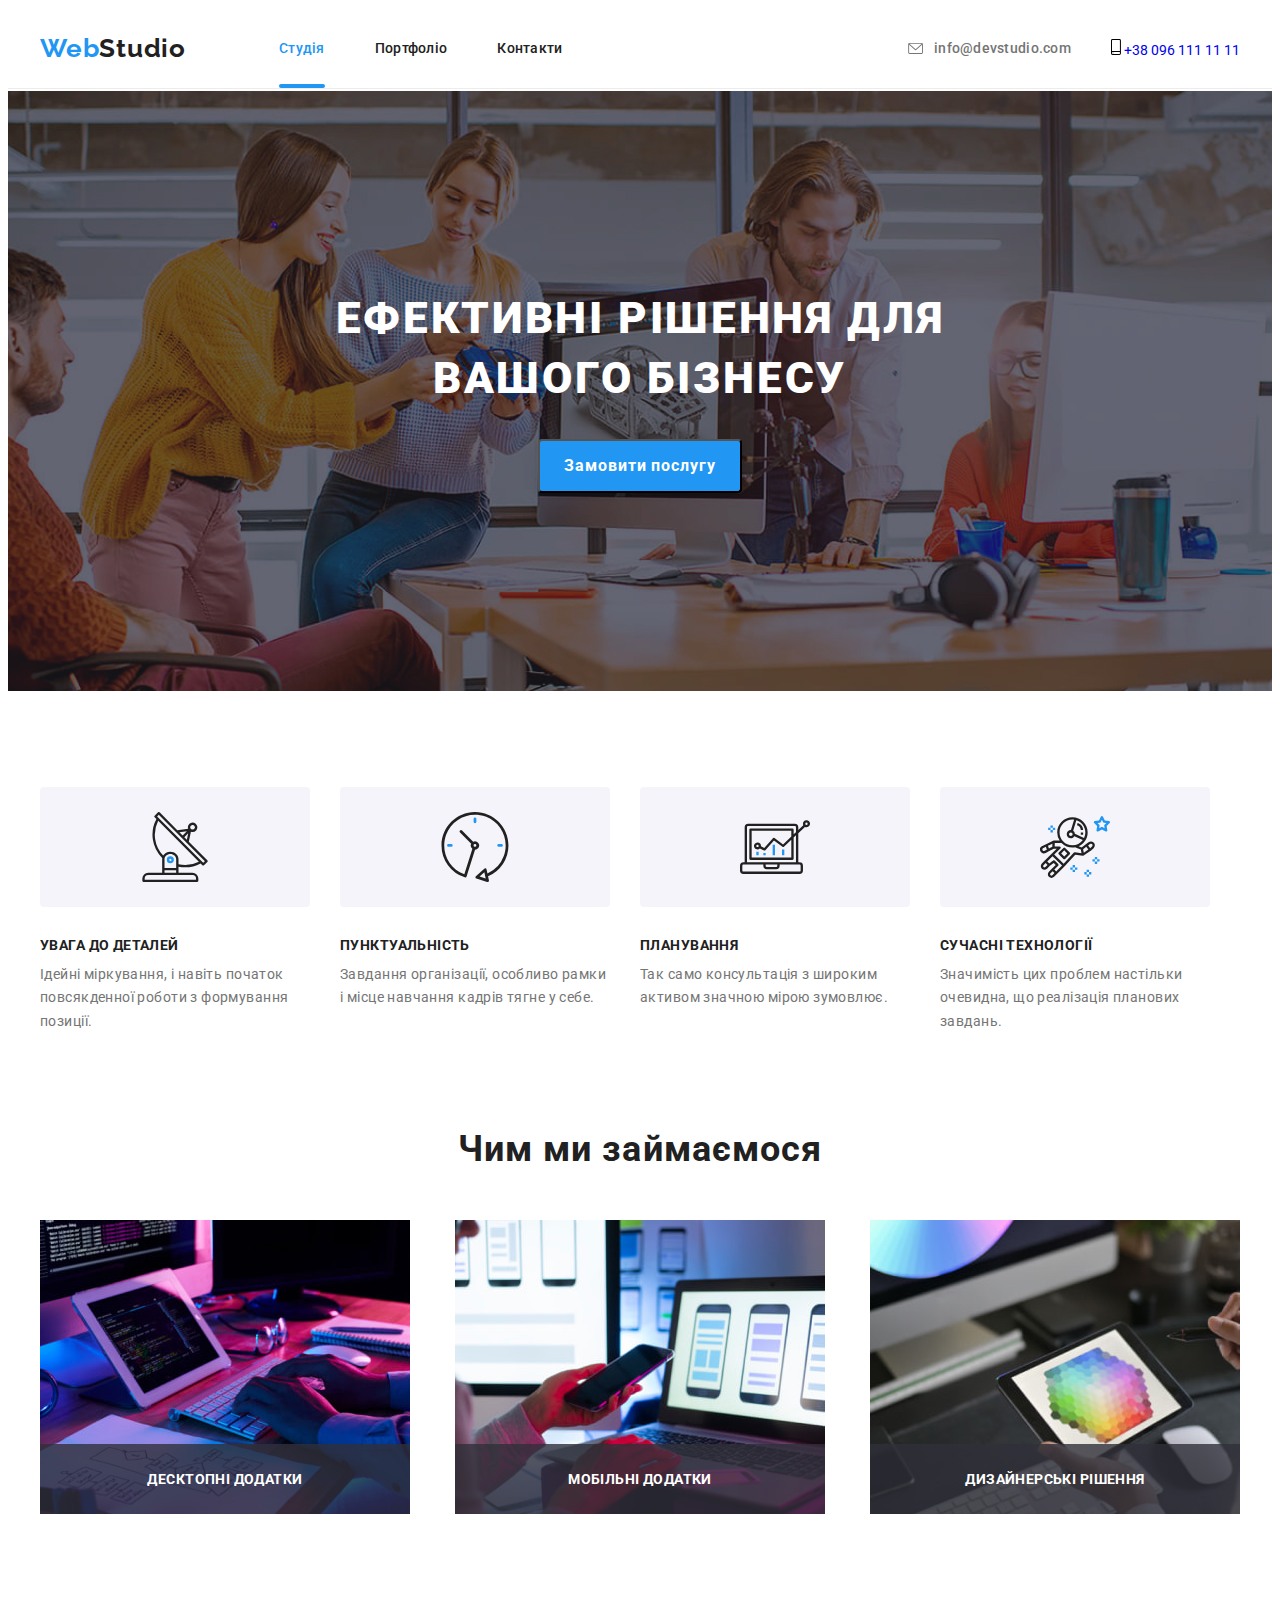
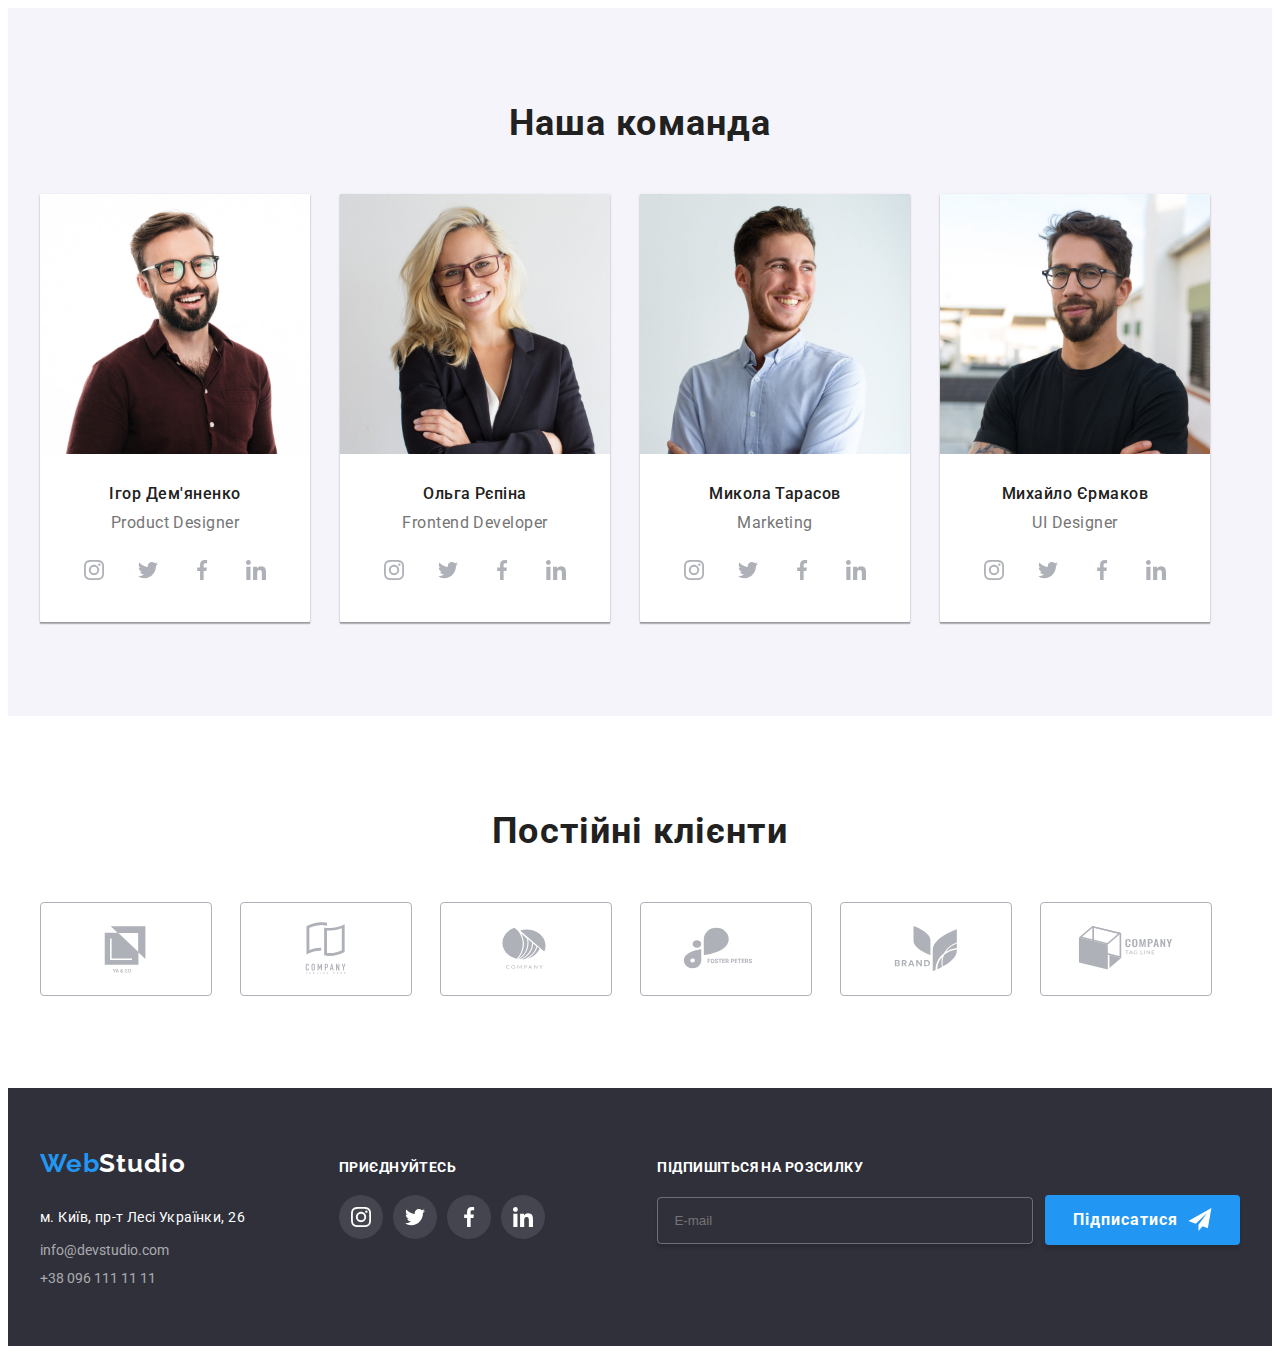
==== index.html @ 57423722 "Initial commit" ====
<!DOCTYPE html>
<html lang="uk">
  <head>
    <meta charset="UTF-8" />
    <meta name="viewport" content="width=device-width, initial-scale=1.0" />
    <title>Document</title>

    <link
      rel="stylesheet"
      href="https://cdnjs.cloudflare.com/ajax/libs/modern-normalize/2.0.0/modern-normalize.min.css"
      integrity="sha512-4xo8blKMVCiXpTaLzQSLSw3KFOVPWhm/TRtuPVc4WG6kUgjH6J03IBuG7JZPkcWMxJ5huwaBpOpnwYElP/m6wg=="
      crossorigin="anonymous"
      referrerpolicy="no-referrer"
    />

    <link rel="preconnect" href="https://fonts.googleapis.com" />
    <link rel="preconnect" href="https://fonts.gstatic.com" crossorigin />
    <link
      href="https://fonts.googleapis.com/css2?family=Raleway:wght@700&family=Roboto:wght@400;500;700;900&display=swap"
      rel="stylesheet"
    />

    <!-- <link rel="stylesheet" href="./css/styles.css" /> -->
    <link rel="stylesheet" href="./css/main.min.css" />
  </head>
  <body>
    <header class="header">
      <div class="container header-container">
        <a class="link logo" href="./index.html"
          >Web<span class="logo-dark">Studio</span></a
        >

        <nav class="navigation">
          <ul class="navigation-list">
            <li class="navigation-item">
              <a class="link navigation-item__menu current" href="./index.html"
                >Студія</a
              >
            </li>
            <li class="navigation-item">
              <a class="link navigation-item__menu" href="./portfolio.html"
                >Портфоліо</a
              >
            </li>
            <li class="navigation-item">
              <a class="link navigation-item__menu" href="#">Контакти</a>
            </li>
          </ul>
        </nav>

        <ul class="contacts-list">
          <li class="contacts-item">
            <a
              class="link contacts-item__menu"
              href="mailto:info@devstudio.com"
            >
              <svg class="contacts-item__icon" width="17" height="12">
                <use href="./images/symbol-defs.svg#icon-envelope"></use>
              </svg>
              info@devstudio.com</a
            >
          </li>
          <li class="contacts-item">
            <a class="link contacts-menu" href="tel:+380961111111">
              <svg class="contacts-icon" width="10" height="17">
                <use href="./images/symbol-defs.svg#icon-smartphone"></use>
              </svg>
              +38 096 111 11 11</a
            >
          </li>
        </ul>
      </div>
    </header>
    <main>
      <section class="hero">
        <div class="container hero__group">
          <h1 class="hero__title">Ефективні рішення для вашого бізнесу</h1>
          <button class="hero__btn" type="button" data-modal-open>
            Замовити послугу
          </button>
          <div class="backdrop is-hidden" data-modal>
            <div class="modal-wrapper">
              <button class="modal-btn" type="button" data-modal-close>
                <svg class="modal-btn__ellipse" width="30" height="30">
                  <use href="./images/symbol-defs.svg#icon-ellipse"></use>
                </svg>
                <svg class="modal-btn__close" width="18" height="18">
                  <use href="./images/symbol-defs.svg#icon-close-btn"></use>
                </svg>
              </button>

              <p class="form-title">Залиште свої дані, ми вам передзвонимо</p>
              <form class="contact-form">
                <label class="contact-form__group">
                  <span class="contact-form__subtitle">Ім'я</span>
                  <input
                    class="contact-form__input"
                    type="text"
                    name="user-name"
                  />
                  <svg class="contact-form__icon" width="18" height="18">
                    <use href="./images/icons.svg#icon-person-black"></use>
                  </svg>
                </label>

                <label class="contact-form__group">
                  <span class="contact-form__subtitle">Телефон</span>
                  <input
                    class="contact-form__input"
                    type="tel"
                    name="user-phone"
                  />
                  <svg class="contact-form__icon" width="18" height="18">
                    <use href="./images/icons.svg#icon-phone-black"></use>
                  </svg>
                </label>

                <label class="contact-form__group">
                  <span class="contact-form__subtitle">Пошта</span>
                  <input
                    class="contact-form__input"
                    type="text"
                    name="user-mail"
                  />
                  <svg class="contact-form__icon" width="18" height="18">
                    <use href="./images/icons.svg#icon-email-black"></use>
                  </svg>
                </label>

                <label class="contact-form__group message-box">
                  <span class="contact-form__subtitle">Коментар</span>
                  <textarea
                    class="contact-form__message"
                    name="user_message"
                    cols="30"
                    rows="10"
                    placeholder="Введіть текст"
                  ></textarea>
                </label>

                <label class="contact-form__policy">
                  <input class="checkbox visually-hidden" type="checkbox" />
                  <span tabindex="0" class="border-checkbox">
                    <svg class="border-checkbox__icon" width="16" height="15">
                      <use href="./images/icons.svg#icon-vector"></use>
                    </svg>
                  </span>

                  <span class="policy-text"
                    >Погоджуюся з розсилкою та приймаю
                    <a class="policy-link" href="">Умови договору</a></span
                  >
                </label>

                <button class="submit-btn" type="submit">Відправити</button>
              </form>
            </div>
          </div>
        </div>
      </section>

      <section class="feature">
        <div class="container">
          <ul class="feature-list">
            <li class="feature-item">
              <div class="feature-box">
                <svg class="feature-box__icon" width="70" height="70">
                  <use href="./images/symbol-defs.svg#icon-antenna"></use>
                </svg>
              </div>
              <h3 class="feature-item__title">УВАГА ДО ДЕТАЛЕЙ</h3>
              <p class="feature-item__description">
                Ідейні міркування, і навіть початок повсякденної роботи з
                формування позиції.
              </p>
            </li>
            <li class="feature-item">
              <div class="feature-box">
                <svg class="feature-box__icon" width="70" height="70">
                  <use href="./images/symbol-defs.svg#icon-clock"></use>
                </svg>
              </div>
              <h3 class="feature-item__title">ПУНКТУАЛЬНІСТЬ</h3>
              <p class="feature-item__description">
                Завдання організації, особливо рамки і місце навчання кадрів
                тягне у себе.
              </p>
            </li>
            <li class="feature-item">
              <div class="feature-box">
                <svg class="feature-box__icon" width="70" height="70">
                  <use href="./images/symbol-defs.svg#icon-diagram"></use>
                </svg>
              </div>
              <h3 class="feature-item__title">ПЛАНУВАННЯ</h3>
              <p class="feature-item__description">
                Так само консультація з широким активом значною мірою зумовлює.
              </p>
            </li>
            <li class="feature-item">
              <div class="feature-box">
                <svg class="feature-box__icon" width="70" height="70">
                  <use href="./images/symbol-defs.svg#icon-astronaut"></use>
                </svg>
              </div>
              <h3 class="feature-item__title">СУЧАСНІ ТЕХНОЛОГІЇ</h3>
              <p class="feature-item__description">
                Значимість цих проблем настільки очевидна, що реалізація
                планових завдань.
              </p>
            </li>
          </ul>
        </div>
      </section>

      <section class="about">
        <div class="container about__group">
          <h2 class="about__title">Чим ми займаємося</h2>
          <ul class="about__list">
            <li class="about-item">
              <p class="about-item__description">Десктопні додатки</p>
              <img
                class="about-item__img"
                src="./images/about/img-1.jpg"
                alt="розробка"
                width="370"
                height="294"
              />
            </li>
            <li class="about-item">
              <p class="about-item__description">Мобільні додатки</p>
              <img
                class="about-item__img"
                src="./images/about/img-2.jpg"
                alt="тестування"
                width="370"
                height="294"
              />
            </li>
            <li class="about-item">
              <p class="about-item__description">Дизайнерські рішення</p>
              <img
                class="about-item__img"
                src="./images/about/img-3.jpg"
                alt="веб-дизайн"
                width="370"
                height="294"
              />
            </li>
          </ul>
        </div>
      </section>

      <section class="team">
        <div class="container">
          <h2 class="team__title">Наша команда</h2>
          <ul class="member-list">
            <li class="member-item">
              <img
                class="member-item__img"
                src="./images/team/img-1.jpg"
                alt=""
                width="270"
                height="260"
              />
              <div class="member-item__group">
                <h3 class="member-item__title">Ігор Дем'яненко</h3>
                <p class="member-item__position">Product Designer</p>
                <ul class="social-list">
                  <li class="social-item">
                    <a class="social-item__link link" href="">
                      <svg class="social-item__icon" width="20" height="20">
                        <use
                          href="./images/symbol-defs.svg#icon-instagram"
                        ></use>
                      </svg>
                    </a>
                  </li>
                  <li class="social-item">
                    <a class="social-item__link link" href="">
                      <svg class="social-item__icon" width="20" height="20">
                        <use href="./images/symbol-defs.svg#icon-twitter"></use>
                      </svg>
                    </a>
                  </li>
                  <li class="social-item">
                    <a class="social-item__link link" href="">
                      <svg class="social-item__icon" width="20" height="20">
                        <use
                          href="./images/symbol-defs.svg#icon-facebook"
                        ></use>
                      </svg>
                    </a>
                  </li>
                  <li class="social-item">
                    <a class="social-item__link link" href="">
                      <svg class="social-item__icon" width="20" height="20">
                        <use
                          href="./images/symbol-defs.svg#icon-linkedin"
                        ></use>
                      </svg>
                    </a>
                  </li>
                </ul>
              </div>
            </li>
            <li class="member-item">
              <img
                class="member-item__img"
                src="./images/team/img-2.jpg"
                alt=""
                width="270"
                height="260"
              />
              <div class="member-item__group">
                <h3 class="member-item__title">Ольга Рєпіна</h3>
                <p class="member-item__position">Frontend Developer</p>
                <ul class="social-list">
                  <li class="social-item">
                    <a class="social-item__link link" href="">
                      <svg class="social-item__icon" width="20" height="20">
                        <use
                          href="./images/symbol-defs.svg#icon-instagram"
                        ></use>
                      </svg>
                    </a>
                  </li>
                  <li class="social-item">
                    <a class="social-item__link link" href="">
                      <svg class="social-item__icon" width="20" height="20">
                        <use href="./images/symbol-defs.svg#icon-twitter"></use>
                      </svg>
                    </a>
                  </li>
                  <li class="social-item">
                    <a class="social-item__link link" href="">
                      <svg class="social-item__icon" width="20" height="20">
                        <use
                          href="./images/symbol-defs.svg#icon-facebook"
                        ></use>
                      </svg>
                    </a>
                  </li>
                  <li class="social-item">
                    <a class="social-item__link link" href="">
                      <svg class="social-item__icon" width="20" height="20">
                        <use
                          href="./images/symbol-defs.svg#icon-linkedin"
                        ></use>
                      </svg>
                    </a>
                  </li>
                </ul>
              </div>
            </li>
            <li class="member-item">
              <img
                class="member-item__img"
                src="./images/team/img-3.jpg"
                alt=""
                width="270"
                height="260"
              />
              <div class="member-item__group">
                <h3 class="member-item__title">Микола Тарасов</h3>
                <p class="member-item__position">Marketing</p>
                <ul class="social-list">
                  <li class="social-item">
                    <a class="social-item__link link" href="">
                      <svg class="social-item__icon" width="20" height="20">
                        <use
                          href="./images/symbol-defs.svg#icon-instagram"
                        ></use>
                      </svg>
                    </a>
                  </li>
                  <li class="social-item">
                    <a class="social-item__link link" href="">
                      <svg class="social-item__icon" width="20" height="20">
                        <use href="./images/symbol-defs.svg#icon-twitter"></use>
                      </svg>
                    </a>
                  </li>
                  <li class="social-item">
                    <a class="social-item__link link" href="">
                      <svg class="social-item__icon" width="20" height="20">
                        <use
                          href="./images/symbol-defs.svg#icon-facebook"
                        ></use>
                      </svg>
                    </a>
                  </li>
                  <li class="social-item">
                    <a class="social-item__link link" href="">
                      <svg class="social-item__icon" width="20" height="20">
                        <use
                          href="./images/symbol-defs.svg#icon-linkedin"
                        ></use>
                      </svg>
                    </a>
                  </li>
                </ul>
              </div>
            </li>
            <li class="member-item">
              <img
                class="member-item__img"
                src="./images/team/img-4.jpg"
                alt=""
                width="270"
                height="260"
              />
              <div class="member-item__group">
                <h3 class="member-item__title">Михайло Єрмаков</h3>
                <p class="member-item__position">UI Designer</p>
                <ul class="social-list">
                  <li class="social-item">
                    <a class="social-item__link link" href="">
                      <svg class="social-item__icon" width="20" height="20">
                        <use
                          href="./images/symbol-defs.svg#icon-instagram"
                        ></use>
                      </svg>
                    </a>
                  </li>
                  <li class="social-item">
                    <a class="social-item__link link" href="">
                      <svg class="social-item__icon" width="20" height="20">
                        <use href="./images/symbol-defs.svg#icon-twitter"></use>
                      </svg>
                    </a>
                  </li>
                  <li class="social-item">
                    <a class="social-item__link link" href="">
                      <svg class="social-item__icon" width="20" height="20">
                        <use
                          href="./images/symbol-defs.svg#icon-facebook"
                        ></use>
                      </svg>
                    </a>
                  </li>
                  <li class="social-item">
                    <a class="social-item__link link" href="">
                      <svg class="social-item__icon" width="20" height="20">
                        <use
                          href="./images/symbol-defs.svg#icon-linkedin"
                        ></use>
                      </svg>
                    </a>
                  </li>
                </ul>
              </div>
            </li>
          </ul>
        </div>
      </section>

      <section class="customers">
        <div class="container">
          <h2 class="customers__title">Постійні клієнти</h2>
          <ul class="customers__list">
            <li class="customers__item">
              <a class="customers__link" href="">
                <svg class="customers__icon" width="106" height="60">
                  <use href="./images/symbol-defs.svg#icon-logo-1"></use>
                </svg>
              </a>
            </li>
            <li class="customers__item">
              <a class="customers__link" href="">
                <svg class="customers__icon" width="106" height="60">
                  <use href="./images/symbol-defs.svg#icon-logo-2"></use>
                </svg>
              </a>
            </li>
            <li class="customers__item">
              <a class="customers__link" href="">
                <svg class="customers__icon" width="106" height="60">
                  <use href="./images/symbol-defs.svg#icon-logo-3"></use>
                </svg>
              </a>
            </li>
            <li class="customers__item">
              <a class="customers__link" href="">
                <svg class="customers__icon" width="106" height="60">
                  <use href="./images/symbol-defs.svg#icon-logo-4"></use>
                </svg>
              </a>
            </li>
            <li class="customers__item">
              <a class="customers__link" href="">
                <svg class="customers__icon" width="106" height="60">
                  <use href="./images/symbol-defs.svg#icon-logo-5"></use>
                </svg>
              </a>
            </li>
            <li class="customers__item">
              <a class="customers__link" href="">
                <svg class="customers__icon" width="106" height="60">
                  <use href="./images/symbol-defs.svg#icon-logo-6"></use>
                </svg>
              </a>
            </li>
          </ul>
        </div>
      </section>
    </main>
    <footer class="footer">
      <div class="footer-box container">
        <div class="footer-box__content">
          <a class="link footer-logo" href="./index.html"
            >Web<span class="logo-white">Studio</span></a
          >
          <address class="address">
            <p class="address-adr">м. Київ, пр-т Лесі Українки, 26</p>
            <ul class="address-list">
              <li class="address-item">
                <a
                  class="link address-item__link"
                  href="mailto:info@devstudio.com"
                  >info@devstudio.com</a
                >
              </li>
              <li class="address-item">
                <a class="link address-item__link" href="tel:+380961111111"
                  >+38 096 111 11 11</a
                >
              </li>
            </ul>
          </address>
        </div>

        <div class="join">
          <p class="join__title">приєднуйтесь</p>
          <ul class="join-list">
            <li class="join-item">
              <a class="join-item__link link" href="">
                <svg class="join-item__icon" width="20" height="20">
                  <use href="./images/symbol-defs.svg#icon-instagram"></use>
                </svg>
              </a>
            </li>
            <li class="join-item">
              <a class="join-item__link link" href="">
                <svg class="join-item__icon" width="20" height="20">
                  <use href="./images/symbol-defs.svg#icon-twitter"></use>
                </svg>
              </a>
            </li>
            <li class="join-item">
              <a class="join-item__link link" href="">
                <svg class="join-item__icon" width="20" height="20">
                  <use href="./images/symbol-defs.svg#icon-facebook"></use>
                </svg>
              </a>
            </li>
            <li class="join-item">
              <a class="join-item__link link" href="">
                <svg class="join-item__icon" width="20" height="20">
                  <use href="./images/symbol-defs.svg#icon-linkedin"></use>
                </svg>
              </a>
            </li>
          </ul>
        </div>
        <div class="footer-signup">
          <span class="signup-text">Підпишіться на розсилку</span>
          <form class="footer-signup-form">
            <input
              class="signup-input"
              name="signup-input"
              type="text"
              placeholder="E-mail"
            />
            <button class="signup-btn" type="submit">
              <span class="signup-btn__text"> Підписатися</span>
              <svg class="signup-btn__icon" width="24" height="24">
                <use href="./images/icons.svg#icon-icon-send"></use>
              </svg>
            </button>
          </form>
        </div>
      </div>
    </footer>

    <script src="./js/modal.js"></script>
  </body>
</html>
---- css/styles.css ----
/* :root {
    --main-font: 'Roboto', sans-serif;
    --secondary-font: 'Raleway', sans-serif;
    --accent-cl: #2196F3;
    --main-txt-cl: #757575;
    --secondary-txt-cl: rgba(255, 255, 255, 0.60);
    --white-color: #FFF;
    --dark-color: #212121;
    --main-bg-cl: #2F303A;
    --secondary-bg-cl: #F5F4FA;

} */

/* body {
    font-family: var(--main-font);
    font-size: 14px;
    color: var(--main-txt-cl);
} */

/* h1,
h2,
h3,
h4,
h5,
h6,
p {
    margin-top: 0;
    margin-bottom: 0;
}

ul,
ol {
    margin-top: 0;
    margin-bottom: 0;
    padding-left: 0;
}


li {
    list-style: none;
} */

/* img {
    display: block;
} */

/* .header {
 border-bottom: 1px solid #ECECEC; 
} */

/* .container {
    max-width: 1200px;
    padding-left: 15px;
    padding-right: 15px;
    margin-left: auto;
    margin-right: auto;
} */

/* .link,
.content-item a {
    text-decoration: none;
} */


/* 
.logo {
    margin-right: 93px;
    color: var(--accent-cl);
    font-family: var(--secondary-font);
    font-size: 26px;
    font-weight: 700;
    line-height: normal;
    letter-spacing: 0.78px;
}

.logo-dark {
    color: var(--dark-color);
}

.logo-white {
    color: var(--white-color);
}

.header-container {
    display: flex;
    align-items: center;
    
}

.navigation {
    
    display: flex;
    align-items: center;
    
}

.navigation-list{
    width: 100%;
    display: flex;
    align-items: center;
    justify-content: start;
}

.navigation-item {
    margin-right: 50px;
}

.navigation-item:last-child{
    margin-right: 0;
}

.contacts-list {
    margin-left: auto;
    display: flex;
    align-items: center;
    
}


.contacts-item {
    margin-right: 40px;
    display: flex;
    align-items: center;
    justify-content: space-between;
 
}

.contacts-item__icon {
    margin-right: 10px;
    fill: currentColor;
}


.contacts-item:last-child {
    margin-right: 0;
}


.navigation-item__menu {
    position: relative;
    display: block;
    padding-top: 32px;
    padding-bottom: 32px;
    color: var(--dark-color);
    font-family: var(--main-font);
    font-size: 14px;
    font-weight: 500;
    line-height: normal;
    letter-spacing: 0.28px;
    transition-property: color;
    transition-duration: 0.25s;
    transition-timing-function: cubic-bezier(0.4, 0, 0.2, 1);
}

.current::after {
    position: absolute;
    bottom: 0;
    left: 0;
    content:"";
    display: block;
    width: 100%;
    height: 4px;
    background-color: #2196F3;
    border-radius: 2px;
       

}


.navigation-item__menu:hover,
.navigation-item__menu:focus {
    color: var(--accent-cl);
}

.navigation-item__menu.current {
    color: var(--accent-cl);
}

.contacts-item__menu {
    display: flex;
    align-items: center;
    padding-top: 32px;
    padding-bottom: 32px;
    color: var(--main-txt-cl);
    font-family: var(--main-font);
    font-size: 14px;
    font-weight: 500;
    line-height: normal;
    letter-spacing: 0.28px;
    transition-property: color;
    transition-duration: 0.25s;
    transition-timing-function: cubic-bezier(0.4, 0, 0.2, 1);
}

.contacts-item__menu:hover,
.contacts-item__menu:focus {
    color: var(--accent-cl);
} */


/* --------------------
       HERO
-------------------- */

/* .hero {
    background-image: url('../images/bg/hero-overlay.png'), url('../images/bg/hero-bg.jpg');
    padding-top: 200px;
    padding-bottom: 200px;
    background-repeat: no-repeat;
    background-position: 50% 50%;
    
}

.hero__title {
    margin: auto;
    margin-bottom: 30px;
    color: var(--white-color);
    text-align: center;
    font-family: var(--main-font);
    font-size: 44px;
    font-weight: 900;
    line-height: 1.36em;
    letter-spacing: 2.64px;
    text-transform: uppercase;
    width: 696px;
}

.hero__btn {
    display: block;
    margin: auto;
    padding: 10px 24px;
    border-radius: 4px;
    background: var(--accent-cl);
    box-shadow: 0px 4px 4px 0px rgba(0, 0, 0, 0.15);
    cursor: pointer;
    
    color: var(--white-color);
    text-align: center;
    font-family: var(--main-font);
    font-size: 16px;
    font-weight: 700;
    line-height: 1.87em;
    letter-spacing: 0.96px;

}

.backdrop {
    position: fixed;
    top: 0;
    left: 0;
    width: 100%;
    height: 100%;
    background-color: rgba(0, 0, 0, 0.20);
    z-index: 1;
    transition-property: opacity, visibility; 
    transition-duration: 0.25s;
    transition-timing-function: cubic-bezier(0.4, 0, 0.2, 1);
    opacity: 1;
    visibility: visible;
    
}

.backdrop.is-hidden {
    opacity: 0;
    pointer-events: none;
    visibility: hidden;    
}

.modal-wrapper {
    padding: 40px;
    position: absolute;
    top: 50%;
    left: 50%;
    transform: translate(-50%, -50%);
    background-color: var(--white-color);
    width: 528px;
    border-radius: 4px;
    box-shadow: 0px 2px 1px 0px rgba(0, 0, 0, 0.20), 0px 1px 1px 0px rgba(0, 0, 0, 0.14), 0px 1px 3px 0px rgba(0, 0, 0, 0.12);
    transition-property: transform; 
    transition-duration: 0.25s;
    transition-timing-function: cubic-bezier(0.4, 0, 0.2, 1);
    visibility: visible;
    opacity: 1;
    

    
}

.backdrop.is-hidden .modal-wrapper {
    transform: translate(-50%, -50%) scale(0.78);
}

.modal-btn {
    position: absolute;
    top: 8px;
    right: 8px;
    padding: 0;
    width: 30px;
    height: 30px;
    background: transparent;
    border: none;
    cursor: pointer;

    transition: fill 250ms cubic-bezier(0.4, 0, 0.2, 1);
}

.modal-btn__ellipse {
    position: absolute;
    top: 50%;
    left: 50%;
    transform: translate(-50%, -50%);
    opacity: 0.1;
        
}

.modal-btn__close {
    position: absolute;
    top: 50%;
    left: 50%;
    transform: translate(-50%, -50%);

}


.modal-btn:hover,
.modal-btn:focus {
    fill: var(--accent-cl);
}

.form-title {
    color: var(--dark-color);
    text-align: center;
    font-family: var(--main-font);
    font-size: 20px;
    font-weight: 700;
    line-height: normal;
    letter-spacing: 0.6px;
    margin-bottom: 12px;
}

.contact-form__group,
.contact-form-policy,
.submit-btn {
    display: block;
}

.contact-form__group {
    position: relative;
    display: flex;
    flex-direction: column;
    gap: 4px;
    margin-bottom: 10px;
}

.contact-form__subtitle {
    color: var(--main-txt-cl);
    font-family: var(--main-font);
    font-size: 12px;
    font-weight: 400;
    line-height: normal;
    letter-spacing: 0.12px;
}

.contact-form__input {
    width: 100%;
    padding: 12px 0 12px 42px;
    border-radius: 4px;
    border: 1px solid rgba(33, 33, 33, 0.20);
    outline: transparent;

    transition: border-color 250ms cubic-bezier(0.4, 0, 0.2, 1);
}

.contact-form__input:focus {
    border-color: var(--accent-cl);
}

.contact-form__input:focus+.contact-form__icon {
    fill: var(--accent-cl);
}

.contact-form__message:focus {
    border-color: var(--accent-cl);
}


.contact-form__message {
    resize: none;
    width: 100%;
    height: 120px;
    margin-bottom: 10px;
    padding: 12px 16px;
    border-radius: 4px;
    border: 1px solid rgba(33, 33, 33, 0.20);
    outline: transparent;

    transition: border-color 250ms cubic-bezier(0.4, 0, 0.2, 1);
}

.contact-form__icon {
    position: absolute;
    bottom: 11px;
    left: 12px;

    transition: fill 250ms cubic-bezier(0.4, 0, 0.2, 1);
}

.contact-form__policy {
    display: flex;
    align-items: center;
    margin-left: 12px;


}

.visually-hidden {
    display: none;
}

.border-checkbox {
    width: 16px;
    height: 15px;
    display: flex;
    align-items: center;
    justify-content: center;
    margin-right: 7px;

    outline: 2px solid var(--dark-color);
    outline-offset: -2px;
    border-radius: 3px;
}


.checkbox:checked+.border-checkbox{
    background-color: var(--accent-cl);
    outline: none;
}


.border-checkbox:focus{
    outline: 2px solid var(--accent-cl);

  }

.policy-link {
    color: var(--accent-cl);
}

.submit-btn {
    display: block;
    margin: 30px auto 0 auto;
    padding: 10px 52px;
    border-radius: 4px;
    border: none;
    background: var(--accent-cl);
    box-shadow: 0px 4px 4px 0px rgba(0, 0, 0, 0.15);
    cursor: pointer;

    color: var(--white-color);
    text-align: center;
    font-family: var(--main-font);
    font-size: 16px;
    font-weight: 700;
    line-height: 30px;
    letter-spacing: 0.96px;
} */
/* --------------------
       FEATURE
-------------------- */

/* .feature{
padding-top: 94px;
padding-bottom: 94px;
}

.feature-list{
display: flex;

}

.feature-item {
    margin-right: 30px;
    width: 270px;
}

.feature-box {
    width: 270px;
    height: 120px;
    border-radius: 4px;
    background: #F5F4FA;
    display: flex;
    align-items: center;
    justify-content: center;
    margin-bottom: 30px;

}

.feature-item:last-child {
    margin-right: 0;
}


.feature-item__title {
margin-bottom: 10px;
color: var(--dark-color);
font-family: var(--main-font);
font-size: 14px;
font-weight: 700;
line-height: normal;
letter-spacing: 0.42px;
text-transform: uppercase;
}

.feature-item__description {
    color: #757575;
    font-family: var(--main-font);
    font-size: 14px;
    line-height: 1.7em;
    letter-spacing: 0.42px;
} */


/* --------------------
       ABOUT
-------------------- */

/* .about {
    padding-bottom: 94px;
}

.about__list {
    display: flex;
    align-items: center;
    justify-content: space-between;

}

.about__title {
    margin-bottom: 50px;
}

.about-item {
    margin-right: 30px;
    position: relative;

}

.about-item__desctiption {
    display: flex;
    align-items: center;
    justify-content: center;
    position: absolute;
    left: 0;
    bottom: 0;
    width: 100%;
    height: 70px;
    background: rgba(47, 48, 58, 0.80);
    color:var(--white-color);
    text-align: center;
    font-family: var(--main-font);
    font-size: 14px;
    font-weight: 700;
    line-height: normal;
    letter-spacing: 0.42px;
    text-transform: uppercase;
}


.about-item:last-child {
    margin-right: 0;
}

.about__title,
.team__title {
color: var(--dark-color);
text-align: center;
font-family: var(--main-font);
font-size: 36px;
font-weight: 700;
line-height: normal;
letter-spacing: 1.08px;
} */

/* --------------------
       TEAM
-------------------- */

/* .team {
    padding-top: 94px;
    padding-bottom: 94px;
}

.team__title {
  margin-bottom: 50px;
}

.member-list {
display: flex;
align-items: center;
}

.member-item{
    margin-right: 30px;
    box-shadow: 0px 2px 1px 0px rgba(0, 0, 0, 0.20), 0px 1px 1px 0px rgba(0, 0, 0, 0.14), 0px 1px 3px 0px rgba(0, 0, 0, 0.12);
}

.member-item:last-child {
    margin-right: 0;
}

.team {
    background-color: var(--secondary-bg-cl);
}

.member-item__group {
    padding-top: 30px;
    padding-bottom: 30px;
    border-radius: 0px 0px 4px 4px;
    background: var(--white-color);
    text-align: center;
    font-family: var(--main-font);
    line-height: normal;
    letter-spacing: 0.48px;
    padding-right: 32px;
    padding-left: 32px;
    
    }

.member-item__title {
    margin-bottom: 10px;
    color: var(--dark-color);
    font-weight: 500;
    font-size: 16px;
}

.member-item__position {
    color: var(--main-txt-cl);
    font-size: 16px;
    margin-bottom: 16px;
       
} */
/* 
.social-list {
    display: flex;
    align-items: center;


}


.social-item {
    width: 44px;
    height: 44px;
    background-color: var(--white-color);
    display: flex;
    align-items: center;
    justify-content: center;
    margin-right: 10px;
}

.social-item__link {
    width: 44px;
    height: 44px;
    border-radius: 50%;
    display: flex;
    align-items: center;
    justify-content: center;
    transition-property: background-color;
    transition-duration: 0.25s;
    transition-timing-function: cubic-bezier(0.4, 0, 0.2, 1);

}

.social-item:last-child {
    margin-right: 0;
}

.social-item__icon {
    fill: #AFB1B8;
    transition-property: fill;
    transition-duration: 0.25s;
    transition-timing-function: cubic-bezier(0.4, 0, 0.2, 1);

}
.social-item__link:hover,
.social-item__link:focus
 {
    background-color: var(--accent-cl);
    fill: var(--white-color);
}

.social-item__link:hover .social-item__icon,
.social-item__link:focus .social-item__icon {
    fill: var(--white-color);
} */


/* --------------------
       FILTER
-------------------- */

/* .portfolio {
    padding-top: 94px;
    padding-bottom: 94px;
}

.filter-list {
    margin-bottom: 50px;
    display: flex;
    align-items: center;
    justify-content: center;
}

.filter-item {
    margin-right: 8px;
}

.filter-item:last-child {
    margin-right: 0;
}

.filter-btn {
padding: 6px 22px;
border: none;
border-radius: 4px;
background: var(--secondary-bg-cl);
cursor: pointer;
color: var(--dark-color);
text-align: center;
font-size: 16px;
font-weight: 500;
line-height: 1.62em;
letter-spacing: 0.48px;
transition-property: box-shadow, color, background-color;
transition-duration: 0.25s;
transition-timing-function: cubic-bezier(0.4, 0, 0.2, 1);
}

.filter-btn:hover,
.filter-btn:focus {
    color: var(--white-color);
    background-color: var(--accent-cl);
    box-shadow: 0px 2px 2px 0px rgba(0, 0, 0, 0.12), 0px 1px 2px 0px rgba(0, 0, 0, 0.08), 0px 3px 1px 0px rgba(0, 0, 0, 0.10);
} */

/* --------------------
       CONTENT
-------------------- */

/* .content-list {
    display: flex;
    align-items: center;
    flex-wrap: wrap;
    gap: 30px;
}

.content-item__link {
    display: block;
    transition-property: box-shadow;
    transition-duration: 0.25s;
    transition-timing-function: cubic-bezier(0.4, 0, 0.2, 1);
}


.content-item__link:hover,
.content-item__link:focus {
    box-shadow: 1px 4px 6px 0px rgba(0, 0, 0, 0.16), 0px 4px 4px 0px rgba(0, 0, 0, 0.06), 0px 1px 1px 0px rgba(0, 0, 0, 0.12);
    
}

.content-item__wrapper {
    position: relative;
    overflow: hidden;
}

.content-item__text {
    position: absolute;
    background: rgba(33, 150, 243, 0.90);
    width: 370px;
    height: 294px;
    bottom: -294px;
    transition-property: bottom;
    transition-duration: 0.25s;
    transition-timing-function: cubic-bezier(0.4, 0, 0.2, 1);

    color: var(--white-color);
    font-family: var(--main-font);
    font-size: 18px;
    font-weight: 400;
    line-height: 28px;
    letter-spacing: 0.54px;
    padding: 63px 24px;
    
}

li:hover .content-item__text,
li:focus .content-item__text {
    bottom: 0;
}

.content-item__description {
    padding: 20px 24px;

    border: 1px solid #EEE;
    border-top: none;
    background: var(--white-color);
}

.content-item__description--title {
    margin-bottom: 4px;
    color: var(--dark-color);
    font-size: 18px;
    font-weight: 700;
    line-height: 2em;
    letter-spacing: 1.08px;
}

.content-item__description--subtitle {
    color: var(--main-txt-cl);
    font-size: 16px;
    line-height: 1.87em;
    letter-spacing: 0.48px;
} */

/* --------------------
       CUSTOMERS
-------------------- */

/* .customers {
    padding-top: 94px;
    padding-bottom: 94px;
}

.customers__title {
    color: var(--dark-color);
    text-align: center;
    font-family: var(--main-font);
    font-size: 36px;
    font-weight: 700;
    line-height: normal;
    letter-spacing: 1.08px;
    margin-bottom: 50px;
}

.customers__list {
    display: flex;
    align-items: center;
}

.customers__item {

    width: 170px;
    height: 92px;
    margin-right: 30px;
}

.customers__link {
    display: flex;
    align-items: center;
    justify-content: center;
    width: 170px;
    height: 92px;
    border-radius: 4px;
    border: 1px solid #AFB1B8;
    transition-property: border;
    transition-duration: 0.25s;
    transition-timing-function: cubic-bezier(0.4, 0, 0.2, 1);
}

.customers__item:last-child {
    margin-right: 0;
}

.customers__link:hover,
.customers__link:focus {
    fill: var(--accent-cl);
    border: 1px solid var(--accent-cl);
}

.customers__link:hover .customers__icon,
.customers__link:focus .customers__icon {
    fill: var(--accent-cl);
   
}


.customers__icon {
    fill: #AFB1B8;
    transition-property: fill;
    transition-duration: 0.25s;
    transition-timing-function: cubic-bezier(0.4, 0, 0.2, 1);
} */


/* --------------------
       FOOTER
-------------------- */


/* 
.footer {
    padding-top: 60px;
    padding-bottom: 60px;
    background-color: var(--main-bg-cl);
    
}

.footer-box {
    display: flex;
    align-items: baseline;
}

.footer-logo{
    color: var(--accent-cl);
    font-family: var(--secondary-font);
    font-size: 26px;
    font-weight: 700;
    line-height: normal;
    letter-spacing: 0.78px;
}
  
.join {
    margin-left: 94px;
}

.join__title {
    margin-bottom: 20px;
    color: var(--white-color);
    font-family: var(--main-font);
    font-size: 14px;
    font-weight: 700;
    line-height: normal;
    letter-spacing: 0.42px;
    text-transform: uppercase;
}

.join-item__link {
    width: 44px;
    height: 44px;
    border-radius: 50%;
    display: flex;
    align-items: center;
    justify-content: center;
    transition-property: background-color;
    transition-duration: 0.25s;
    transition-timing-function: cubic-bezier(0.4, 0, 0.2, 1);
}

.join-item {
    width: 44px;
    height: 44px;
    border-radius: 50%;
    background-color:rgba(255, 255, 255, 0.10);;
    margin-right: 10px;
}

.join-item__link:hover,
.join-item__link:focus {
    background-color: var(--accent-cl);
}

.join-item__icon {
    fill: var(--white-color);
}

.join-list{
    display: flex;
}
.address {margin-top: 28px;}

.address__adr {
    color: var(--white-color);
    font-style: normal;
    font-size: 14px; 
    line-height: 1.71em;
    letter-spacing: 0.42px;
}


.address-list {
    margin-top: 12px;
}

.address-item:first-child {
    margin-bottom: 12px;
}

.address-item__link {
    color: rgba(255, 255, 255, 0.60);
    font-style: normal;
    transition-property: color;
    transition-duration: 0.25s;
    transition-timing-function: cubic-bezier(0.4, 0, 0.2, 1);
}
.address-item__link:hover,
.address-item__link:focus {
    color: var(--accent-cl);
}

.footer-signup {
    margin-left: auto;
}

.footer-signup-form {
    display: flex;
    align-items: center;
    justify-content: center;
    gap: 12px;
}
 
.signup-btn__text {
    display: block;
    margin-bottom: 20px;
    color: var(--white-color);
    font-family: var(--main-font);
    font-size: 14px;
    font-weight: 700;
    line-height: normal;
    letter-spacing: 0.42px;
    text-transform: uppercase;
}

.signup-input {
    border-radius: 4px;
    border: 1px solid rgba(255, 255, 255, 0.30);
    background: rgba(33, 150, 243, 0.00);
    box-shadow: 0px 4px 4px 0px rgba(0, 0, 0, 0.15);
    padding: 15px 0 15px 16px;
    width: 358px;
    color: var(--white-color);
}

.signup-btn {
    display: flex;
    align-items: center;
    justify-content: center;
    padding: 10px 28px;
    gap: 10px;
    border-radius: 4px;
    background: #2196F3;
    box-shadow: 0px 4px 4px 0px rgba(0, 0, 0, 0.15);
    color: var(--white-color);
    text-align: center;
    font-family: var(--main-font);
    font-size: 16px;
    font-weight: 700;
    line-height: 30px;
    letter-spacing: 0.96px;
    border: none;
}

.signup-btn__icon {
    fill: var(--white-color);
    
} */


/* @keyframes openModal {
    0% {
        opacity: 0;
        
    }




    100% {
        opacity: 1;
        
    }
} */
---- css/main.min.css ----
:root{--main-font: "Roboto", sans-serif;--secondary-font: "Raleway", sans-serif;--accent-cl: #2196F3;--main-txt-cl: #757575;--secondary-txt-cl: rgba(255, 255, 255, 0.60);--white-color: #FFF;--dark-color: #212121;--main-bg-cl: #2F303A;--secondary-bg-cl: #F5F4FA}body{font-family:var(--main-font);font-size:14px;color:var(--main-txt-cl)}h1,h2,h3,h4,h5,h6,p{margin-top:0;margin-bottom:0}ul,ol{margin-top:0;margin-bottom:0;padding-left:0}li{list-style:none}.link,.content-item a{text-decoration:none}img{display:block}.container{max-width:1200px;padding-left:15px;padding-right:15px;margin-left:auto;margin-right:auto}.header{border-bottom:1px solid #ececec}.logo{margin-right:93px;color:var(--accent-cl);font-family:var(--secondary-font);font-size:26px;font-weight:700;line-height:normal;letter-spacing:.78px}.logo-dark{color:var(--dark-color)}.logo-white{color:var(--white-color)}.header-container{display:-webkit-box;display:-ms-flexbox;display:flex;-webkit-box-align:center;-ms-flex-align:center;align-items:center}.navigation{display:-webkit-box;display:-ms-flexbox;display:flex;-webkit-box-align:center;-ms-flex-align:center;align-items:center}.navigation-list{width:100%;display:-webkit-box;display:-ms-flexbox;display:flex;-webkit-box-align:center;-ms-flex-align:center;align-items:center;-webkit-box-pack:start;-ms-flex-pack:start;justify-content:start}.navigation-item{margin-right:50px}.navigation-item:last-child{margin-right:0}.navigation-item__menu{position:relative;display:block;padding-top:32px;padding-bottom:32px;color:var(--dark-color);font-family:var(--main-font);font-size:14px;font-weight:500;line-height:normal;letter-spacing:.28px;-webkit-transition-property:color;transition-property:color;-webkit-transition-duration:.25s;transition-duration:.25s;-webkit-transition-timing-function:cubic-bezier(0.4, 0, 0.2, 1);transition-timing-function:cubic-bezier(0.4, 0, 0.2, 1)}.navigation-item__menu:hover,.navigation-item__menu:focus{color:var(--accent-cl)}.contacts-list{margin-left:auto;display:-webkit-box;display:-ms-flexbox;display:flex;-webkit-box-align:center;-ms-flex-align:center;align-items:center}.contacts-item{margin-right:40px;display:-webkit-box;display:-ms-flexbox;display:flex;-webkit-box-align:center;-ms-flex-align:center;align-items:center;-webkit-box-pack:justify;-ms-flex-pack:justify;justify-content:space-between}.contacts-item:last-child{margin-right:0}.contacts-item__icon{margin-right:10px;fill:currentColor}.contacts-item__menu{display:-webkit-box;display:-ms-flexbox;display:flex;-webkit-box-align:center;-ms-flex-align:center;align-items:center;padding-top:32px;padding-bottom:32px;color:var(--main-txt-cl);font-family:var(--main-font);font-size:14px;font-weight:500;line-height:normal;letter-spacing:.28px;-webkit-transition-property:color;transition-property:color;-webkit-transition-duration:.25s;transition-duration:.25s;-webkit-transition-timing-function:cubic-bezier(0.4, 0, 0.2, 1);transition-timing-function:cubic-bezier(0.4, 0, 0.2, 1)}.contacts-item__menu:hover,.contacts-item__menu:focus{color:var(--accent-cl)}.current::after{position:absolute;bottom:0;left:0;content:"";display:block;width:100%;height:4px;background-color:#2196f3;border-radius:2px}.navigation-item__menu.current{color:var(--accent-cl)}.hero{background-image:url("../images/bg/hero-overlay.png"),url("../images/bg/hero-bg.jpg");padding-top:200px;padding-bottom:200px;background-repeat:no-repeat;background-position:50% 50%}.hero__title{margin:auto;margin-bottom:30px;color:var(--white-color);text-align:center;font-family:var(--main-font);font-size:44px;font-weight:900;line-height:1.36em;letter-spacing:2.64px;text-transform:uppercase;width:696px}.hero__btn{display:block;margin:auto;padding:10px 24px;border-radius:4px;background:var(--accent-cl);-webkit-box-shadow:0px 4px 4px 0px rgba(0,0,0,.15);box-shadow:0px 4px 4px 0px rgba(0,0,0,.15);cursor:pointer;color:var(--white-color);text-align:center;font-family:var(--main-font);font-size:16px;font-weight:700;line-height:1.87em;letter-spacing:.96px}.backdrop{position:fixed;top:0;left:0;width:100%;height:100%;background-color:rgba(0,0,0,.2);z-index:1;-webkit-transition-property:opacity,visibility;transition-property:opacity,visibility;-webkit-transition-duration:.25s;transition-duration:.25s;-webkit-transition-timing-function:cubic-bezier(0.4, 0, 0.2, 1);transition-timing-function:cubic-bezier(0.4, 0, 0.2, 1);opacity:1;visibility:visible}.backdrop.is-hidden{opacity:0;pointer-events:none;visibility:hidden}.modal-wrapper{padding:40px;position:absolute;top:50%;left:50%;-webkit-transform:translate(-50%, -50%);transform:translate(-50%, -50%);background-color:var(--white-color);width:528px;border-radius:4px;-webkit-box-shadow:0px 2px 1px 0px rgba(0,0,0,.2),0px 1px 1px 0px rgba(0,0,0,.14),0px 1px 3px 0px rgba(0,0,0,.12);box-shadow:0px 2px 1px 0px rgba(0,0,0,.2),0px 1px 1px 0px rgba(0,0,0,.14),0px 1px 3px 0px rgba(0,0,0,.12);-webkit-transition-property:-webkit-transform;transition-property:-webkit-transform;transition-property:transform;transition-property:transform, -webkit-transform;-webkit-transition-duration:.25s;transition-duration:.25s;-webkit-transition-timing-function:cubic-bezier(0.4, 0, 0.2, 1);transition-timing-function:cubic-bezier(0.4, 0, 0.2, 1);visibility:visible;opacity:1}.backdrop.is-hidden .modal-wrapper{-webkit-transform:translate(-50%, -50%) scale(0.78);transform:translate(-50%, -50%) scale(0.78)}.modal-btn{position:absolute;top:8px;right:8px;padding:0;width:30px;height:30px;background:rgba(0,0,0,0);border:none;cursor:pointer;-webkit-transition:fill 250ms cubic-bezier(0.4, 0, 0.2, 1);transition:fill 250ms cubic-bezier(0.4, 0, 0.2, 1)}.modal-btn:hover,.modal-btn:focus{fill:var(--accent-cl)}.modal-btn__ellipse{position:absolute;top:50%;left:50%;-webkit-transform:translate(-50%, -50%);transform:translate(-50%, -50%);opacity:.1}.modal-btn__close{position:absolute;top:50%;left:50%;-webkit-transform:translate(-50%, -50%);transform:translate(-50%, -50%)}.form-title{color:var(--dark-color);text-align:center;font-family:var(--main-font);font-size:20px;font-weight:700;line-height:normal;letter-spacing:.6px;margin-bottom:12px}.contact-form__group,.contact-form__policy,.submit-btn{display:block}.contact-form__group{position:relative;display:-webkit-box;display:-ms-flexbox;display:flex;-webkit-box-orient:vertical;-webkit-box-direction:normal;-ms-flex-direction:column;flex-direction:column;gap:4px;margin-bottom:10px}.contact-form__subtitle{color:var(--main-txt-cl);font-family:var(--main-font);font-size:12px;font-weight:400;line-height:normal;letter-spacing:.12px}.contact-form__input{width:100%;padding:12px 0 12px 42px;border-radius:4px;border:1px solid rgba(33,33,33,.2);outline:rgba(0,0,0,0);-webkit-transition:border-color 250ms cubic-bezier(0.4, 0, 0.2, 1);transition:border-color 250ms cubic-bezier(0.4, 0, 0.2, 1)}.contact-form__input:focus{border-color:var(--accent-cl)}.contact-form__message{resize:none;width:100%;height:120px;margin-bottom:10px;padding:12px 16px;border-radius:4px;border:1px solid rgba(33,33,33,.2);outline:rgba(0,0,0,0);-webkit-transition:border-color 250ms cubic-bezier(0.4, 0, 0.2, 1);transition:border-color 250ms cubic-bezier(0.4, 0, 0.2, 1)}.contact-form__message:focus{border-color:var(--accent-cl)}.contact-form__icon{position:absolute;bottom:11px;left:12px;-webkit-transition:fill 250ms cubic-bezier(0.4, 0, 0.2, 1);transition:fill 250ms cubic-bezier(0.4, 0, 0.2, 1)}.contact-form__policy{display:-webkit-box;display:-ms-flexbox;display:flex;-webkit-box-align:center;-ms-flex-align:center;align-items:center;margin-left:12px}.contact-form__input:focus+.contact-form__icon{fill:var(--accent-cl)}.visually-hidden{display:none}.border-checkbox{width:16px;height:15px;display:-webkit-box;display:-ms-flexbox;display:flex;-webkit-box-align:center;-ms-flex-align:center;align-items:center;-webkit-box-pack:center;-ms-flex-pack:center;justify-content:center;margin-right:7px;outline:2px solid var(--dark-color);outline-offset:-2px;border-radius:3px}.border-checkbox:focus{outline:2px solid var(--accent-cl)}.checkbox:checked+.border-checkbox{background-color:var(--accent-cl);outline:none}.policy-link{color:var(--accent-cl)}.submit-btn{display:block;margin:30px auto 0 auto;padding:10px 52px;border-radius:4px;border:none;background:var(--accent-cl);-webkit-box-shadow:0px 4px 4px 0px rgba(0,0,0,.15);box-shadow:0px 4px 4px 0px rgba(0,0,0,.15);cursor:pointer;color:var(--white-color);text-align:center;font-family:var(--main-font);font-size:16px;font-weight:700;line-height:30px;letter-spacing:.96px}.feature{padding-top:94px;padding-bottom:94px}.feature-list{display:-webkit-box;display:-ms-flexbox;display:flex}.feature-item{margin-right:30px;width:270px}.feature-item:last-child{margin-right:0}.feature-item__title{margin-bottom:10px;color:var(--dark-color);font-family:var(--main-font);font-size:14px;font-weight:700;line-height:normal;letter-spacing:.42px;text-transform:uppercase}.feature-item__description{color:#757575;font-family:var(--main-font);font-size:14px;line-height:1.7em;letter-spacing:.42px}.feature-box{width:270px;height:120px;border-radius:4px;background:#f5f4fa;display:-webkit-box;display:-ms-flexbox;display:flex;-webkit-box-align:center;-ms-flex-align:center;align-items:center;-webkit-box-pack:center;-ms-flex-pack:center;justify-content:center;margin-bottom:30px}.about{padding-bottom:94px}.about__list{display:-webkit-box;display:-ms-flexbox;display:flex;-webkit-box-align:center;-ms-flex-align:center;align-items:center;-webkit-box-pack:justify;-ms-flex-pack:justify;justify-content:space-between}.about__title{margin-bottom:50px}.about-item{margin-right:30px;position:relative}.about-item__description{display:-webkit-box;display:-ms-flexbox;display:flex;-webkit-box-align:center;-ms-flex-align:center;align-items:center;-webkit-box-pack:center;-ms-flex-pack:center;justify-content:center;position:absolute;left:0;bottom:0;width:100%;height:70px;background:rgba(47,48,58,.8);color:var(--white-color);text-align:center;font-family:var(--main-font);font-size:14px;font-weight:700;line-height:normal;letter-spacing:.42px;text-transform:uppercase}.about-item:last-child{margin-right:0}.about__title,.team__title{color:var(--dark-color);text-align:center;font-family:var(--main-font);font-size:36px;font-weight:700;line-height:normal;letter-spacing:1.08px}.team{padding-top:94px;padding-bottom:94px}.team__title{margin-bottom:50px}.member-list{display:-webkit-box;display:-ms-flexbox;display:flex;-webkit-box-align:center;-ms-flex-align:center;align-items:center}.member-item{margin-right:30px;-webkit-box-shadow:0px 2px 1px 0px rgba(0,0,0,.2),0px 1px 1px 0px rgba(0,0,0,.14),0px 1px 3px 0px rgba(0,0,0,.12);box-shadow:0px 2px 1px 0px rgba(0,0,0,.2),0px 1px 1px 0px rgba(0,0,0,.14),0px 1px 3px 0px rgba(0,0,0,.12)}.member-item:last-child{margin-right:0}.member-item__group{padding-top:30px;padding-bottom:30px;border-radius:0px 0px 4px 4px;background:var(--white-color);text-align:center;font-family:var(--main-font);line-height:normal;letter-spacing:.48px;padding-right:32px;padding-left:32px}.member-item__title{margin-bottom:10px;color:var(--dark-color);font-weight:500;font-size:16px}.member-item__position{color:var(--main-txt-cl);font-size:16px;margin-bottom:16px}.team{background-color:var(--secondary-bg-cl)}.social-list{display:-webkit-box;display:-ms-flexbox;display:flex;-webkit-box-align:center;-ms-flex-align:center;align-items:center}.social-item{width:44px;height:44px;background-color:var(--white-color);display:-webkit-box;display:-ms-flexbox;display:flex;-webkit-box-align:center;-ms-flex-align:center;align-items:center;-webkit-box-pack:center;-ms-flex-pack:center;justify-content:center;margin-right:10px}.social-item__link{width:44px;height:44px;border-radius:50%;display:-webkit-box;display:-ms-flexbox;display:flex;-webkit-box-align:center;-ms-flex-align:center;align-items:center;-webkit-box-pack:center;-ms-flex-pack:center;justify-content:center;-webkit-transition-property:background-color;transition-property:background-color;-webkit-transition-duration:.25s;transition-duration:.25s;-webkit-transition-timing-function:cubic-bezier(0.4, 0, 0.2, 1);transition-timing-function:cubic-bezier(0.4, 0, 0.2, 1)}.social-item__link:hover,.social-item__link:focus{background-color:var(--accent-cl);fill:var(--white-color)}.social-item__link:hover .social-item__icon,.social-item__link:focus .social-item__icon{fill:var(--white-color)}.social-item:last-child{margin-right:0}.social-item__icon{fill:#afb1b8;-webkit-transition-property:fill;transition-property:fill;-webkit-transition-duration:.25s;transition-duration:.25s;-webkit-transition-timing-function:cubic-bezier(0.4, 0, 0.2, 1);transition-timing-function:cubic-bezier(0.4, 0, 0.2, 1)}.customers{padding-top:94px;padding-bottom:94px}.customers__title{color:var(--dark-color);text-align:center;font-family:var(--main-font);font-size:36px;font-weight:700;line-height:normal;letter-spacing:1.08px;margin-bottom:50px}.customers__list{display:-webkit-box;display:-ms-flexbox;display:flex;-webkit-box-align:center;-ms-flex-align:center;align-items:center}.customers__item{width:170px;height:92px;margin-right:30px}.customers__item:last-child{margin-right:0}.customers__link{display:-webkit-box;display:-ms-flexbox;display:flex;-webkit-box-align:center;-ms-flex-align:center;align-items:center;-webkit-box-pack:center;-ms-flex-pack:center;justify-content:center;width:170px;height:92px;border-radius:4px;border:1px solid #afb1b8;-webkit-transition-property:border;transition-property:border;-webkit-transition-duration:.25s;transition-duration:.25s;-webkit-transition-timing-function:cubic-bezier(0.4, 0, 0.2, 1);transition-timing-function:cubic-bezier(0.4, 0, 0.2, 1)}.customers__link:hover,.customers__link:focus{fill:var(--accent-cl);border:1px solid var(--accent-cl)}.customers__icon{fill:#afb1b8;-webkit-transition-property:fill;transition-property:fill;-webkit-transition-duration:.25s;transition-duration:.25s;-webkit-transition-timing-function:cubic-bezier(0.4, 0, 0.2, 1);transition-timing-function:cubic-bezier(0.4, 0, 0.2, 1)}.customers__link:hover .customers__icon,.customers__link:focus .customers__icon{fill:var(--accent-cl)}.portfolio{padding-top:94px;padding-bottom:94px}.filter-list{margin-bottom:50px;display:-webkit-box;display:-ms-flexbox;display:flex;-webkit-box-align:center;-ms-flex-align:center;align-items:center;-webkit-box-pack:center;-ms-flex-pack:center;justify-content:center}.filter-item{margin-right:8px}.filter-item:last-child{margin-right:0}.filter-btn{padding:6px 22px;border:none;border-radius:4px;background:var(--secondary-bg-cl);cursor:pointer;color:var(--dark-color);text-align:center;font-size:16px;font-weight:500;line-height:1.62em;letter-spacing:.48px;-webkit-transition-property:color,background-color,-webkit-box-shadow;transition-property:color,background-color,-webkit-box-shadow;transition-property:box-shadow,color,background-color;transition-property:box-shadow,color,background-color,-webkit-box-shadow;-webkit-transition-duration:.25s;transition-duration:.25s;-webkit-transition-timing-function:cubic-bezier(0.4, 0, 0.2, 1);transition-timing-function:cubic-bezier(0.4, 0, 0.2, 1)}.filter-btn:hover,.filter-btn:focus{color:var(--white-color);background-color:var(--accent-cl);-webkit-box-shadow:0px 2px 2px 0px rgba(0,0,0,.12),0px 1px 2px 0px rgba(0,0,0,.08),0px 3px 1px 0px rgba(0,0,0,.1);box-shadow:0px 2px 2px 0px rgba(0,0,0,.12),0px 1px 2px 0px rgba(0,0,0,.08),0px 3px 1px 0px rgba(0,0,0,.1)}.content-list{display:-webkit-box;display:-ms-flexbox;display:flex;-webkit-box-align:center;-ms-flex-align:center;align-items:center;-ms-flex-wrap:wrap;flex-wrap:wrap;gap:30px}.content-item__link{display:block;-webkit-transition-property:-webkit-box-shadow;transition-property:-webkit-box-shadow;transition-property:box-shadow;transition-property:box-shadow, -webkit-box-shadow;-webkit-transition-duration:.25s;transition-duration:.25s;-webkit-transition-timing-function:cubic-bezier(0.4, 0, 0.2, 1);transition-timing-function:cubic-bezier(0.4, 0, 0.2, 1)}.content-item__link:hover,.content-item__link:focus{-webkit-box-shadow:1px 4px 6px 0px rgba(0,0,0,.16),0px 4px 4px 0px rgba(0,0,0,.06),0px 1px 1px 0px rgba(0,0,0,.12);box-shadow:1px 4px 6px 0px rgba(0,0,0,.16),0px 4px 4px 0px rgba(0,0,0,.06),0px 1px 1px 0px rgba(0,0,0,.12)}.content-item__wrapper{position:relative;overflow:hidden}.content-item__text{position:absolute;background:rgba(33,150,243,.9);width:370px;height:294px;bottom:-294px;-webkit-transition-property:bottom;transition-property:bottom;-webkit-transition-duration:.25s;transition-duration:.25s;-webkit-transition-timing-function:cubic-bezier(0.4, 0, 0.2, 1);transition-timing-function:cubic-bezier(0.4, 0, 0.2, 1);color:var(--white-color);font-family:var(--main-font);font-size:18px;font-weight:400;line-height:28px;letter-spacing:.54px;padding:63px 24px}.content-item__description{padding:20px 24px;border:1px solid #eee;border-top:none;background:var(--white-color)}.content-item__description--title{margin-bottom:4px;color:var(--dark-color);font-size:18px;font-weight:700;line-height:2em;letter-spacing:1.08px}.content-item__description--subtitle{color:var(--main-txt-cl);font-size:16px;line-height:1.87em;letter-spacing:.48px}li:hover .content-item__text,li:focus .content-item__text{bottom:0}.footer{padding-top:60px;padding-bottom:60px;background-color:var(--main-bg-cl)}.footer-box{display:-webkit-box;display:-ms-flexbox;display:flex;-webkit-box-align:baseline;-ms-flex-align:baseline;align-items:baseline}.footer-logo{color:var(--accent-cl);font-family:var(--secondary-font);font-size:26px;font-weight:700;line-height:normal;letter-spacing:.78px}.join{margin-left:94px}.join__title{margin-bottom:20px;color:var(--white-color);font-family:var(--main-font);font-size:14px;font-weight:700;line-height:normal;letter-spacing:.42px;text-transform:uppercase}.join-item{width:44px;height:44px;border-radius:50%;background-color:rgba(255,255,255,.1);margin-right:10px}.join-item__link{width:44px;height:44px;border-radius:50%;display:-webkit-box;display:-ms-flexbox;display:flex;-webkit-box-align:center;-ms-flex-align:center;align-items:center;-webkit-box-pack:center;-ms-flex-pack:center;justify-content:center;-webkit-transition-property:background-color;transition-property:background-color;-webkit-transition-duration:.25s;transition-duration:.25s;-webkit-transition-timing-function:cubic-bezier(0.4, 0, 0.2, 1);transition-timing-function:cubic-bezier(0.4, 0, 0.2, 1)}.join-item__link:hover,.join-item__link:focus{background-color:var(--accent-cl)}.join-item__icon{fill:var(--white-color)}.join-list{display:-webkit-box;display:-ms-flexbox;display:flex}.address{margin-top:28px}.address-adr{color:var(--white-color);font-style:normal;font-size:14px;line-height:1.71em;letter-spacing:.42px}.address-list{margin-top:12px}.address-item:first-child{margin-bottom:12px}.address-item__link{color:rgba(255,255,255,.6);font-style:normal;-webkit-transition-property:color;transition-property:color;-webkit-transition-duration:.25s;transition-duration:.25s;-webkit-transition-timing-function:cubic-bezier(0.4, 0, 0.2, 1);transition-timing-function:cubic-bezier(0.4, 0, 0.2, 1)}.address-item__link:hover,.address-item__link:focus{color:var(--accent-cl)}.footer-signup{margin-left:auto}.footer-signup-form{display:-webkit-box;display:-ms-flexbox;display:flex;-webkit-box-align:center;-ms-flex-align:center;align-items:center;-webkit-box-pack:center;-ms-flex-pack:center;justify-content:center;gap:12px}.signup-text{display:block;margin-bottom:20px;color:var(--white-color);font-family:var(--main-font);font-size:14px;font-weight:700;line-height:normal;letter-spacing:.42px;text-transform:uppercase}.signup-input{border-radius:4px;border:1px solid rgba(255,255,255,.3);background:rgba(33,150,243,0);-webkit-box-shadow:0px 4px 4px 0px rgba(0,0,0,.15);box-shadow:0px 4px 4px 0px rgba(0,0,0,.15);padding:15px 0 15px 16px;width:358px;color:var(--white-color)}.signup-btn{display:-webkit-box;display:-ms-flexbox;display:flex;-webkit-box-align:center;-ms-flex-align:center;align-items:center;-webkit-box-pack:center;-ms-flex-pack:center;justify-content:center;padding:10px 28px;gap:10px;border-radius:4px;background:#2196f3;-webkit-box-shadow:0px 4px 4px 0px rgba(0,0,0,.15);box-shadow:0px 4px 4px 0px rgba(0,0,0,.15);color:var(--white-color);text-align:center;font-family:var(--main-font);font-size:16px;font-weight:700;line-height:30px;letter-spacing:.96px;border:none;cursor:pointer}.signup-btn__icon{fill:var(--white-color)}/*# sourceMappingURL=main.min.css.map */
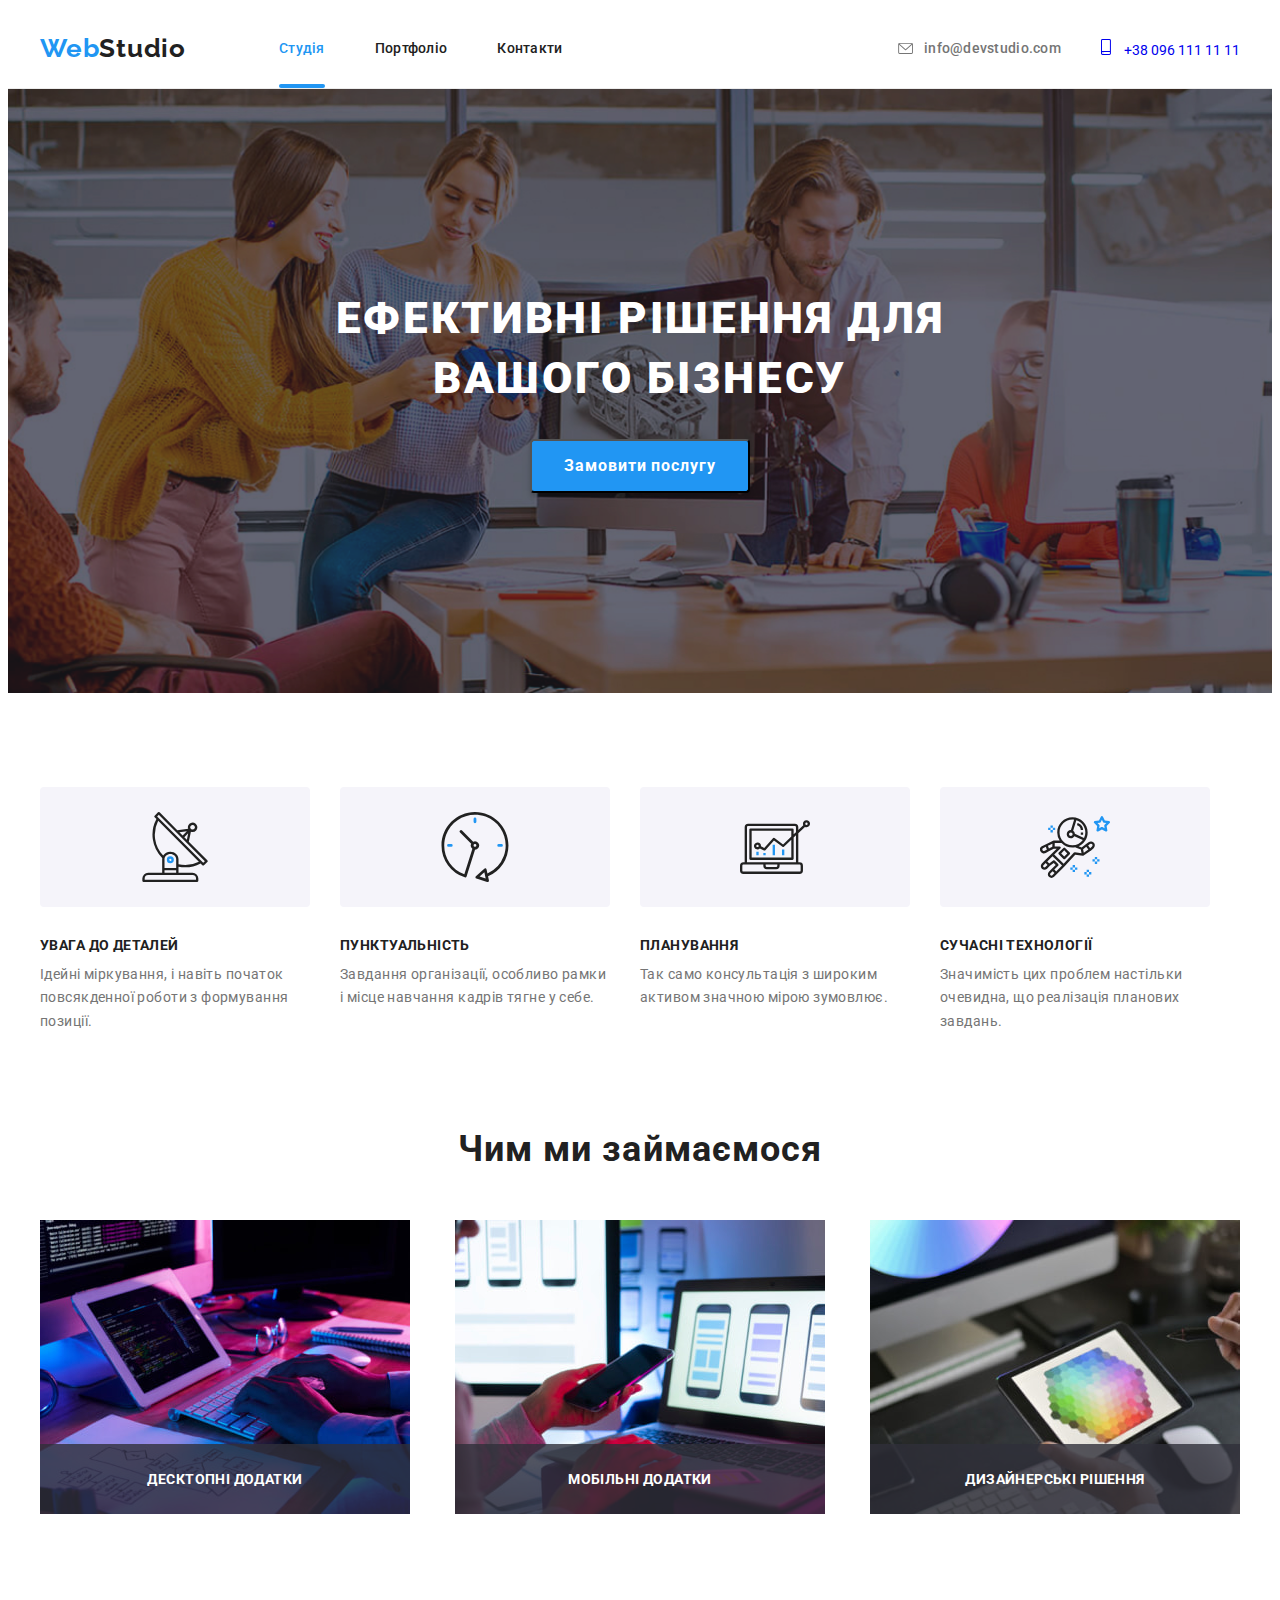
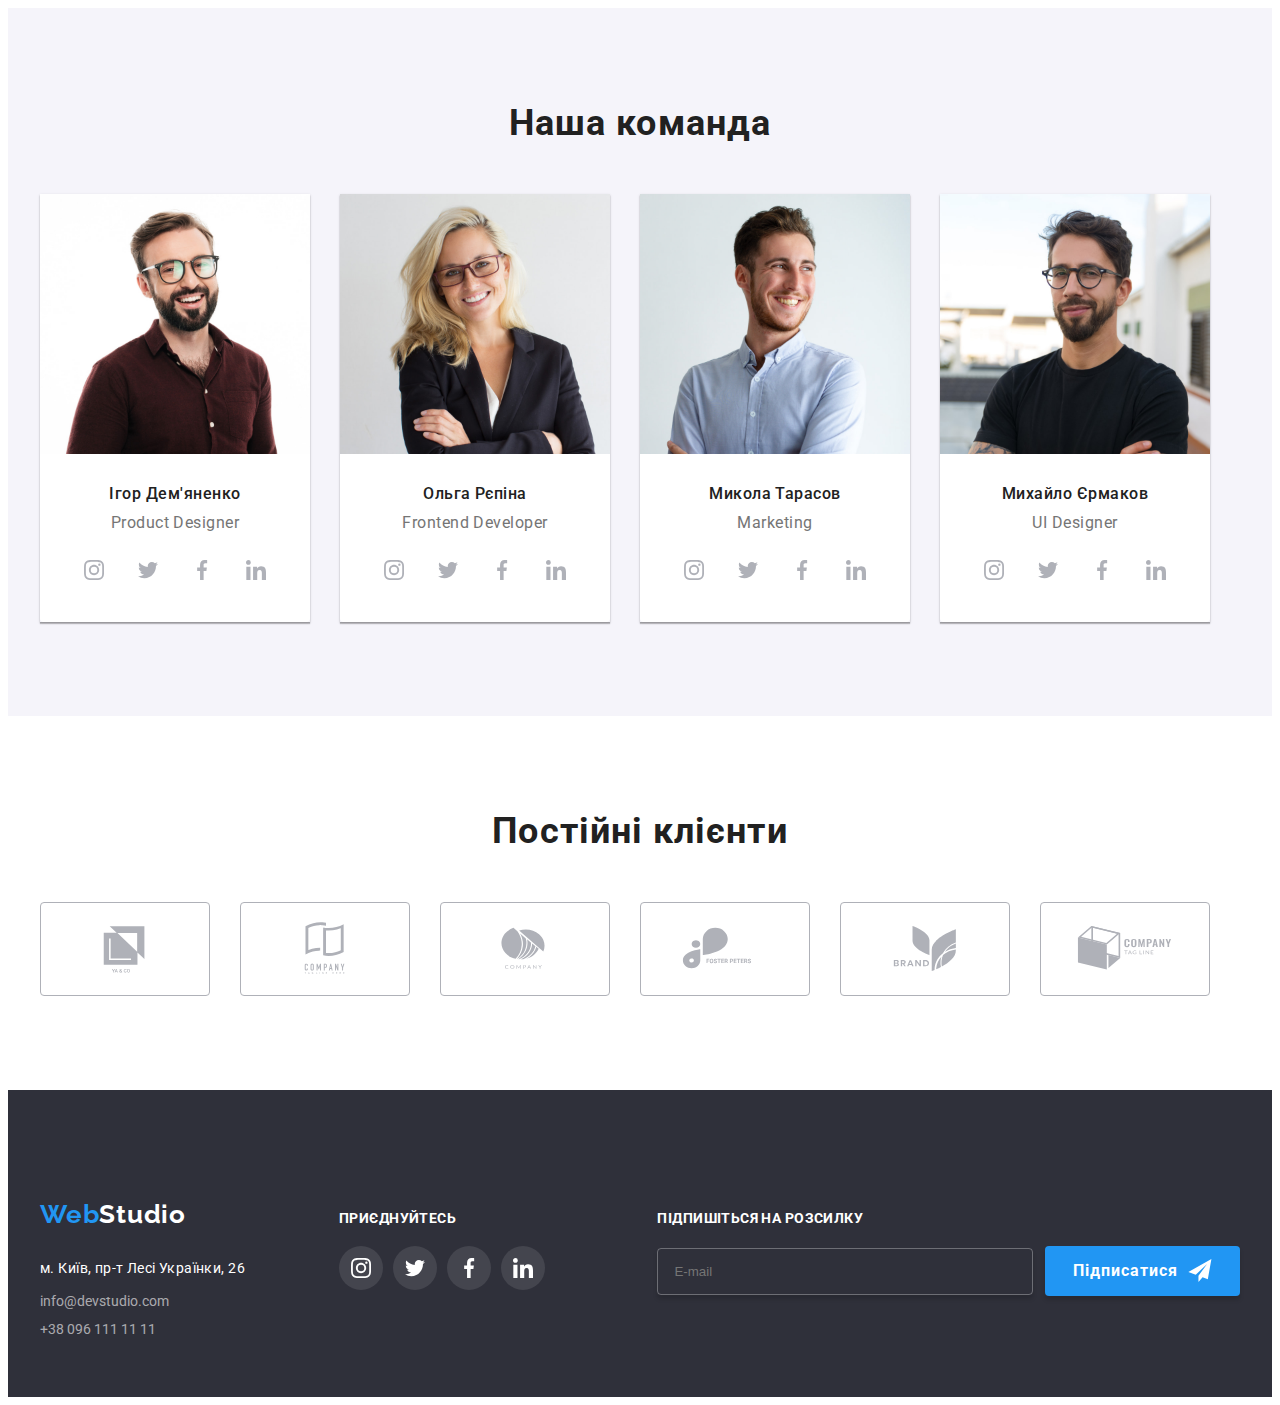
==== commit 5074344f: "media responsive changes" ====
--- a/index.html
+++ b/index.html
@@ -46,6 +46,82 @@
               <a class="link navigation-item__menu" href="#">Контакти</a>
             </li>
           </ul>
+          <!-- burger -->
+          <button
+            class="brg-menu-btn"
+            type="button"
+            aria-controls="brg-content"
+            data-menu-button
+          >
+            <svg
+              width="40px"
+              height="40px"
+              aria-label="Перемикач мобільного меню"
+            >
+              <use
+                class="icon-close"
+                href="./icons/brg_close.svg#icon-brg_close"
+              ></use>
+              <use
+                class="icon-menu"
+                href="./icons/brg_menu.svg#icon-brg_menu"
+              ></use>
+            </svg>
+          </button>
+
+          <div class="brg-content" id="brg-content" data-menu>
+            <div class="brg-box">
+              <ul class="brg-list">
+                <li class="brg-item">
+                  <a class="link brg-item__menu current" href="./index.html"
+                    >Студія</a
+                  >
+                </li>
+                <li class="brg-item">
+                  <a class="link brg-item__menu" href="./portfolio.html"
+                    >Портфоліо</a
+                  >
+                </li>
+                <li class="brg-item">
+                  <a class="link brg-item__menu" href="#">Контакти</a>
+                </li>
+              </ul>
+
+              <ul class="brg-contacts-list">
+                <li class="brg-contacts-item">
+                  <a
+                    class="link brg-contacts-item__tel"
+                    href="tel:+380961111111"
+                  >
+                    +38 096 111 11 11</a
+                  >
+                </li>
+                <li class="brg-contacts-item">
+                  <a
+                    class="link brg-contacts-item__mail"
+                    href="mailto:info@devstudio.com"
+                  >
+                    info@devstudio.com</a
+                  >
+                </li>
+              </ul>
+
+              <ul class="brg-social-list">
+                <li class="brg-social-item">
+                  <a class="link brg-social-item__link" href="">Instagram</a>
+                </li>
+                <li class="brg-social-item">
+                  <a class="link brg-social-item__link" href="">Twitter</a>
+                </li>
+                <li class="brg-social-item">
+                  <a class="link brg-social-item__link" href="">Facebook</a>
+                </li>
+                <li class="brg-social-item">
+                  <a class="link brg-social-item__link" href="">LinkedIn</a>
+                </li>
+              </ul>
+            </div>
+          </div>
         </nav>
 
         <ul class="contacts-list">
@@ -62,7 +138,7 @@
           </li>
           <li class="contacts-item">
             <a class="link contacts-menu" href="tel:+380961111111">
-              <svg class="contacts-icon" width="10" height="17">
+              <svg class="contacts-item__icon" width="10" height="17">
                 <use href="./images/symbol-defs.svg#icon-smartphone"></use>
               </svg>
               +38 096 111 11 11</a
@@ -260,9 +336,8 @@
                 class="member-item__img"
                 src="./images/team/img-1.jpg"
                 alt=""
-                width="270"
-                height="260"
               />
+
               <div class="member-item__group">
                 <h3 class="member-item__title">Ігор Дем'яненко</h3>
                 <p class="member-item__position">Product Designer</p>
@@ -309,9 +384,8 @@
                 class="member-item__img"
                 src="./images/team/img-2.jpg"
                 alt=""
-                width="270"
-                height="260"
               />
+
               <div class="member-item__group">
                 <h3 class="member-item__title">Ольга Рєпіна</h3>
                 <p class="member-item__position">Frontend Developer</p>
@@ -358,8 +432,6 @@
                 class="member-item__img"
                 src="./images/team/img-3.jpg"
                 alt=""
-                width="270"
-                height="260"
               />
               <div class="member-item__group">
                 <h3 class="member-item__title">Микола Тарасов</h3>
@@ -407,8 +479,6 @@
                 class="member-item__img"
                 src="./images/team/img-4.jpg"
                 alt=""
-                width="270"
-                height="260"
               />
               <div class="member-item__group">
                 <h3 class="member-item__title">Михайло Єрмаков</h3>
@@ -584,5 +654,6 @@
     </footer>
 
     <script src="./js/modal.js"></script>
+    <script src="./js/mobile-menu.js"></script>
   </body>
 </html>
--- a/css/main.min.css
+++ b/css/main.min.css
@@ -1 +1 @@
-:root{--main-font: "Roboto", sans-serif;--secondary-font: "Raleway", sans-serif;--accent-cl: #2196F3;--main-txt-cl: #757575;--secondary-txt-cl: rgba(255, 255, 255, 0.60);--white-color: #FFF;--dark-color: #212121;--main-bg-cl: #2F303A;--secondary-bg-cl: #F5F4FA}body{font-family:var(--main-font);font-size:14px;color:var(--main-txt-cl)}h1,h2,h3,h4,h5,h6,p{margin-top:0;margin-bottom:0}ul,ol{margin-top:0;margin-bottom:0;padding-left:0}li{list-style:none}.link,.content-item a{text-decoration:none}img{display:block}.container{max-width:1200px;padding-left:15px;padding-right:15px;margin-left:auto;margin-right:auto}.header{border-bottom:1px solid #ececec}.logo{margin-right:93px;color:var(--accent-cl);font-family:var(--secondary-font);font-size:26px;font-weight:700;line-height:normal;letter-spacing:.78px}.logo-dark{color:var(--dark-color)}.logo-white{color:var(--white-color)}.header-container{display:-webkit-box;display:-ms-flexbox;display:flex;-webkit-box-align:center;-ms-flex-align:center;align-items:center}.navigation{display:-webkit-box;display:-ms-flexbox;display:flex;-webkit-box-align:center;-ms-flex-align:center;align-items:center}.navigation-list{width:100%;display:-webkit-box;display:-ms-flexbox;display:flex;-webkit-box-align:center;-ms-flex-align:center;align-items:center;-webkit-box-pack:start;-ms-flex-pack:start;justify-content:start}.navigation-item{margin-right:50px}.navigation-item:last-child{margin-right:0}.navigation-item__menu{position:relative;display:block;padding-top:32px;padding-bottom:32px;color:var(--dark-color);font-family:var(--main-font);font-size:14px;font-weight:500;line-height:normal;letter-spacing:.28px;-webkit-transition-property:color;transition-property:color;-webkit-transition-duration:.25s;transition-duration:.25s;-webkit-transition-timing-function:cubic-bezier(0.4, 0, 0.2, 1);transition-timing-function:cubic-bezier(0.4, 0, 0.2, 1)}.navigation-item__menu:hover,.navigation-item__menu:focus{color:var(--accent-cl)}.contacts-list{margin-left:auto;display:-webkit-box;display:-ms-flexbox;display:flex;-webkit-box-align:center;-ms-flex-align:center;align-items:center}.contacts-item{margin-right:40px;display:-webkit-box;display:-ms-flexbox;display:flex;-webkit-box-align:center;-ms-flex-align:center;align-items:center;-webkit-box-pack:justify;-ms-flex-pack:justify;justify-content:space-between}.contacts-item:last-child{margin-right:0}.contacts-item__icon{margin-right:10px;fill:currentColor}.contacts-item__menu{display:-webkit-box;display:-ms-flexbox;display:flex;-webkit-box-align:center;-ms-flex-align:center;align-items:center;padding-top:32px;padding-bottom:32px;color:var(--main-txt-cl);font-family:var(--main-font);font-size:14px;font-weight:500;line-height:normal;letter-spacing:.28px;-webkit-transition-property:color;transition-property:color;-webkit-transition-duration:.25s;transition-duration:.25s;-webkit-transition-timing-function:cubic-bezier(0.4, 0, 0.2, 1);transition-timing-function:cubic-bezier(0.4, 0, 0.2, 1)}.contacts-item__menu:hover,.contacts-item__menu:focus{color:var(--accent-cl)}.current::after{position:absolute;bottom:0;left:0;content:"";display:block;width:100%;height:4px;background-color:#2196f3;border-radius:2px}.navigation-item__menu.current{color:var(--accent-cl)}.hero{background-image:url("../images/bg/hero-overlay.png"),url("../images/bg/hero-bg.jpg");padding-top:200px;padding-bottom:200px;background-repeat:no-repeat;background-position:50% 50%}.hero__title{margin:auto;margin-bottom:30px;color:var(--white-color);text-align:center;font-family:var(--main-font);font-size:44px;font-weight:900;line-height:1.36em;letter-spacing:2.64px;text-transform:uppercase;width:696px}.hero__btn{display:block;margin:auto;padding:10px 24px;border-radius:4px;background:var(--accent-cl);-webkit-box-shadow:0px 4px 4px 0px rgba(0,0,0,.15);box-shadow:0px 4px 4px 0px rgba(0,0,0,.15);cursor:pointer;color:var(--white-color);text-align:center;font-family:var(--main-font);font-size:16px;font-weight:700;line-height:1.87em;letter-spacing:.96px}.backdrop{position:fixed;top:0;left:0;width:100%;height:100%;background-color:rgba(0,0,0,.2);z-index:1;-webkit-transition-property:opacity,visibility;transition-property:opacity,visibility;-webkit-transition-duration:.25s;transition-duration:.25s;-webkit-transition-timing-function:cubic-bezier(0.4, 0, 0.2, 1);transition-timing-function:cubic-bezier(0.4, 0, 0.2, 1);opacity:1;visibility:visible}.backdrop.is-hidden{opacity:0;pointer-events:none;visibility:hidden}.modal-wrapper{padding:40px;position:absolute;top:50%;left:50%;-webkit-transform:translate(-50%, -50%);transform:translate(-50%, -50%);background-color:var(--white-color);width:528px;border-radius:4px;-webkit-box-shadow:0px 2px 1px 0px rgba(0,0,0,.2),0px 1px 1px 0px rgba(0,0,0,.14),0px 1px 3px 0px rgba(0,0,0,.12);box-shadow:0px 2px 1px 0px rgba(0,0,0,.2),0px 1px 1px 0px rgba(0,0,0,.14),0px 1px 3px 0px rgba(0,0,0,.12);-webkit-transition-property:-webkit-transform;transition-property:-webkit-transform;transition-property:transform;transition-property:transform, -webkit-transform;-webkit-transition-duration:.25s;transition-duration:.25s;-webkit-transition-timing-function:cubic-bezier(0.4, 0, 0.2, 1);transition-timing-function:cubic-bezier(0.4, 0, 0.2, 1);visibility:visible;opacity:1}.backdrop.is-hidden .modal-wrapper{-webkit-transform:translate(-50%, -50%) scale(0.78);transform:translate(-50%, -50%) scale(0.78)}.modal-btn{position:absolute;top:8px;right:8px;padding:0;width:30px;height:30px;background:rgba(0,0,0,0);border:none;cursor:pointer;-webkit-transition:fill 250ms cubic-bezier(0.4, 0, 0.2, 1);transition:fill 250ms cubic-bezier(0.4, 0, 0.2, 1)}.modal-btn:hover,.modal-btn:focus{fill:var(--accent-cl)}.modal-btn__ellipse{position:absolute;top:50%;left:50%;-webkit-transform:translate(-50%, -50%);transform:translate(-50%, -50%);opacity:.1}.modal-btn__close{position:absolute;top:50%;left:50%;-webkit-transform:translate(-50%, -50%);transform:translate(-50%, -50%)}.form-title{color:var(--dark-color);text-align:center;font-family:var(--main-font);font-size:20px;font-weight:700;line-height:normal;letter-spacing:.6px;margin-bottom:12px}.contact-form__group,.contact-form__policy,.submit-btn{display:block}.contact-form__group{position:relative;display:-webkit-box;display:-ms-flexbox;display:flex;-webkit-box-orient:vertical;-webkit-box-direction:normal;-ms-flex-direction:column;flex-direction:column;gap:4px;margin-bottom:10px}.contact-form__subtitle{color:var(--main-txt-cl);font-family:var(--main-font);font-size:12px;font-weight:400;line-height:normal;letter-spacing:.12px}.contact-form__input{width:100%;padding:12px 0 12px 42px;border-radius:4px;border:1px solid rgba(33,33,33,.2);outline:rgba(0,0,0,0);-webkit-transition:border-color 250ms cubic-bezier(0.4, 0, 0.2, 1);transition:border-color 250ms cubic-bezier(0.4, 0, 0.2, 1)}.contact-form__input:focus{border-color:var(--accent-cl)}.contact-form__message{resize:none;width:100%;height:120px;margin-bottom:10px;padding:12px 16px;border-radius:4px;border:1px solid rgba(33,33,33,.2);outline:rgba(0,0,0,0);-webkit-transition:border-color 250ms cubic-bezier(0.4, 0, 0.2, 1);transition:border-color 250ms cubic-bezier(0.4, 0, 0.2, 1)}.contact-form__message:focus{border-color:var(--accent-cl)}.contact-form__icon{position:absolute;bottom:11px;left:12px;-webkit-transition:fill 250ms cubic-bezier(0.4, 0, 0.2, 1);transition:fill 250ms cubic-bezier(0.4, 0, 0.2, 1)}.contact-form__policy{display:-webkit-box;display:-ms-flexbox;display:flex;-webkit-box-align:center;-ms-flex-align:center;align-items:center;margin-left:12px}.contact-form__input:focus+.contact-form__icon{fill:var(--accent-cl)}.visually-hidden{display:none}.border-checkbox{width:16px;height:15px;display:-webkit-box;display:-ms-flexbox;display:flex;-webkit-box-align:center;-ms-flex-align:center;align-items:center;-webkit-box-pack:center;-ms-flex-pack:center;justify-content:center;margin-right:7px;outline:2px solid var(--dark-color);outline-offset:-2px;border-radius:3px}.border-checkbox:focus{outline:2px solid var(--accent-cl)}.checkbox:checked+.border-checkbox{background-color:var(--accent-cl);outline:none}.policy-link{color:var(--accent-cl)}.submit-btn{display:block;margin:30px auto 0 auto;padding:10px 52px;border-radius:4px;border:none;background:var(--accent-cl);-webkit-box-shadow:0px 4px 4px 0px rgba(0,0,0,.15);box-shadow:0px 4px 4px 0px rgba(0,0,0,.15);cursor:pointer;color:var(--white-color);text-align:center;font-family:var(--main-font);font-size:16px;font-weight:700;line-height:30px;letter-spacing:.96px}.feature{padding-top:94px;padding-bottom:94px}.feature-list{display:-webkit-box;display:-ms-flexbox;display:flex}.feature-item{margin-right:30px;width:270px}.feature-item:last-child{margin-right:0}.feature-item__title{margin-bottom:10px;color:var(--dark-color);font-family:var(--main-font);font-size:14px;font-weight:700;line-height:normal;letter-spacing:.42px;text-transform:uppercase}.feature-item__description{color:#757575;font-family:var(--main-font);font-size:14px;line-height:1.7em;letter-spacing:.42px}.feature-box{width:270px;height:120px;border-radius:4px;background:#f5f4fa;display:-webkit-box;display:-ms-flexbox;display:flex;-webkit-box-align:center;-ms-flex-align:center;align-items:center;-webkit-box-pack:center;-ms-flex-pack:center;justify-content:center;margin-bottom:30px}.about{padding-bottom:94px}.about__list{display:-webkit-box;display:-ms-flexbox;display:flex;-webkit-box-align:center;-ms-flex-align:center;align-items:center;-webkit-box-pack:justify;-ms-flex-pack:justify;justify-content:space-between}.about__title{margin-bottom:50px}.about-item{margin-right:30px;position:relative}.about-item__description{display:-webkit-box;display:-ms-flexbox;display:flex;-webkit-box-align:center;-ms-flex-align:center;align-items:center;-webkit-box-pack:center;-ms-flex-pack:center;justify-content:center;position:absolute;left:0;bottom:0;width:100%;height:70px;background:rgba(47,48,58,.8);color:var(--white-color);text-align:center;font-family:var(--main-font);font-size:14px;font-weight:700;line-height:normal;letter-spacing:.42px;text-transform:uppercase}.about-item:last-child{margin-right:0}.about__title,.team__title{color:var(--dark-color);text-align:center;font-family:var(--main-font);font-size:36px;font-weight:700;line-height:normal;letter-spacing:1.08px}.team{padding-top:94px;padding-bottom:94px}.team__title{margin-bottom:50px}.member-list{display:-webkit-box;display:-ms-flexbox;display:flex;-webkit-box-align:center;-ms-flex-align:center;align-items:center}.member-item{margin-right:30px;-webkit-box-shadow:0px 2px 1px 0px rgba(0,0,0,.2),0px 1px 1px 0px rgba(0,0,0,.14),0px 1px 3px 0px rgba(0,0,0,.12);box-shadow:0px 2px 1px 0px rgba(0,0,0,.2),0px 1px 1px 0px rgba(0,0,0,.14),0px 1px 3px 0px rgba(0,0,0,.12)}.member-item:last-child{margin-right:0}.member-item__group{padding-top:30px;padding-bottom:30px;border-radius:0px 0px 4px 4px;background:var(--white-color);text-align:center;font-family:var(--main-font);line-height:normal;letter-spacing:.48px;padding-right:32px;padding-left:32px}.member-item__title{margin-bottom:10px;color:var(--dark-color);font-weight:500;font-size:16px}.member-item__position{color:var(--main-txt-cl);font-size:16px;margin-bottom:16px}.team{background-color:var(--secondary-bg-cl)}.social-list{display:-webkit-box;display:-ms-flexbox;display:flex;-webkit-box-align:center;-ms-flex-align:center;align-items:center}.social-item{width:44px;height:44px;background-color:var(--white-color);display:-webkit-box;display:-ms-flexbox;display:flex;-webkit-box-align:center;-ms-flex-align:center;align-items:center;-webkit-box-pack:center;-ms-flex-pack:center;justify-content:center;margin-right:10px}.social-item__link{width:44px;height:44px;border-radius:50%;display:-webkit-box;display:-ms-flexbox;display:flex;-webkit-box-align:center;-ms-flex-align:center;align-items:center;-webkit-box-pack:center;-ms-flex-pack:center;justify-content:center;-webkit-transition-property:background-color;transition-property:background-color;-webkit-transition-duration:.25s;transition-duration:.25s;-webkit-transition-timing-function:cubic-bezier(0.4, 0, 0.2, 1);transition-timing-function:cubic-bezier(0.4, 0, 0.2, 1)}.social-item__link:hover,.social-item__link:focus{background-color:var(--accent-cl);fill:var(--white-color)}.social-item__link:hover .social-item__icon,.social-item__link:focus .social-item__icon{fill:var(--white-color)}.social-item:last-child{margin-right:0}.social-item__icon{fill:#afb1b8;-webkit-transition-property:fill;transition-property:fill;-webkit-transition-duration:.25s;transition-duration:.25s;-webkit-transition-timing-function:cubic-bezier(0.4, 0, 0.2, 1);transition-timing-function:cubic-bezier(0.4, 0, 0.2, 1)}.customers{padding-top:94px;padding-bottom:94px}.customers__title{color:var(--dark-color);text-align:center;font-family:var(--main-font);font-size:36px;font-weight:700;line-height:normal;letter-spacing:1.08px;margin-bottom:50px}.customers__list{display:-webkit-box;display:-ms-flexbox;display:flex;-webkit-box-align:center;-ms-flex-align:center;align-items:center}.customers__item{width:170px;height:92px;margin-right:30px}.customers__item:last-child{margin-right:0}.customers__link{display:-webkit-box;display:-ms-flexbox;display:flex;-webkit-box-align:center;-ms-flex-align:center;align-items:center;-webkit-box-pack:center;-ms-flex-pack:center;justify-content:center;width:170px;height:92px;border-radius:4px;border:1px solid #afb1b8;-webkit-transition-property:border;transition-property:border;-webkit-transition-duration:.25s;transition-duration:.25s;-webkit-transition-timing-function:cubic-bezier(0.4, 0, 0.2, 1);transition-timing-function:cubic-bezier(0.4, 0, 0.2, 1)}.customers__link:hover,.customers__link:focus{fill:var(--accent-cl);border:1px solid var(--accent-cl)}.customers__icon{fill:#afb1b8;-webkit-transition-property:fill;transition-property:fill;-webkit-transition-duration:.25s;transition-duration:.25s;-webkit-transition-timing-function:cubic-bezier(0.4, 0, 0.2, 1);transition-timing-function:cubic-bezier(0.4, 0, 0.2, 1)}.customers__link:hover .customers__icon,.customers__link:focus .customers__icon{fill:var(--accent-cl)}.portfolio{padding-top:94px;padding-bottom:94px}.filter-list{margin-bottom:50px;display:-webkit-box;display:-ms-flexbox;display:flex;-webkit-box-align:center;-ms-flex-align:center;align-items:center;-webkit-box-pack:center;-ms-flex-pack:center;justify-content:center}.filter-item{margin-right:8px}.filter-item:last-child{margin-right:0}.filter-btn{padding:6px 22px;border:none;border-radius:4px;background:var(--secondary-bg-cl);cursor:pointer;color:var(--dark-color);text-align:center;font-size:16px;font-weight:500;line-height:1.62em;letter-spacing:.48px;-webkit-transition-property:color,background-color,-webkit-box-shadow;transition-property:color,background-color,-webkit-box-shadow;transition-property:box-shadow,color,background-color;transition-property:box-shadow,color,background-color,-webkit-box-shadow;-webkit-transition-duration:.25s;transition-duration:.25s;-webkit-transition-timing-function:cubic-bezier(0.4, 0, 0.2, 1);transition-timing-function:cubic-bezier(0.4, 0, 0.2, 1)}.filter-btn:hover,.filter-btn:focus{color:var(--white-color);background-color:var(--accent-cl);-webkit-box-shadow:0px 2px 2px 0px rgba(0,0,0,.12),0px 1px 2px 0px rgba(0,0,0,.08),0px 3px 1px 0px rgba(0,0,0,.1);box-shadow:0px 2px 2px 0px rgba(0,0,0,.12),0px 1px 2px 0px rgba(0,0,0,.08),0px 3px 1px 0px rgba(0,0,0,.1)}.content-list{display:-webkit-box;display:-ms-flexbox;display:flex;-webkit-box-align:center;-ms-flex-align:center;align-items:center;-ms-flex-wrap:wrap;flex-wrap:wrap;gap:30px}.content-item__link{display:block;-webkit-transition-property:-webkit-box-shadow;transition-property:-webkit-box-shadow;transition-property:box-shadow;transition-property:box-shadow, -webkit-box-shadow;-webkit-transition-duration:.25s;transition-duration:.25s;-webkit-transition-timing-function:cubic-bezier(0.4, 0, 0.2, 1);transition-timing-function:cubic-bezier(0.4, 0, 0.2, 1)}.content-item__link:hover,.content-item__link:focus{-webkit-box-shadow:1px 4px 6px 0px rgba(0,0,0,.16),0px 4px 4px 0px rgba(0,0,0,.06),0px 1px 1px 0px rgba(0,0,0,.12);box-shadow:1px 4px 6px 0px rgba(0,0,0,.16),0px 4px 4px 0px rgba(0,0,0,.06),0px 1px 1px 0px rgba(0,0,0,.12)}.content-item__wrapper{position:relative;overflow:hidden}.content-item__text{position:absolute;background:rgba(33,150,243,.9);width:370px;height:294px;bottom:-294px;-webkit-transition-property:bottom;transition-property:bottom;-webkit-transition-duration:.25s;transition-duration:.25s;-webkit-transition-timing-function:cubic-bezier(0.4, 0, 0.2, 1);transition-timing-function:cubic-bezier(0.4, 0, 0.2, 1);color:var(--white-color);font-family:var(--main-font);font-size:18px;font-weight:400;line-height:28px;letter-spacing:.54px;padding:63px 24px}.content-item__description{padding:20px 24px;border:1px solid #eee;border-top:none;background:var(--white-color)}.content-item__description--title{margin-bottom:4px;color:var(--dark-color);font-size:18px;font-weight:700;line-height:2em;letter-spacing:1.08px}.content-item__description--subtitle{color:var(--main-txt-cl);font-size:16px;line-height:1.87em;letter-spacing:.48px}li:hover .content-item__text,li:focus .content-item__text{bottom:0}.footer{padding-top:60px;padding-bottom:60px;background-color:var(--main-bg-cl)}.footer-box{display:-webkit-box;display:-ms-flexbox;display:flex;-webkit-box-align:baseline;-ms-flex-align:baseline;align-items:baseline}.footer-logo{color:var(--accent-cl);font-family:var(--secondary-font);font-size:26px;font-weight:700;line-height:normal;letter-spacing:.78px}.join{margin-left:94px}.join__title{margin-bottom:20px;color:var(--white-color);font-family:var(--main-font);font-size:14px;font-weight:700;line-height:normal;letter-spacing:.42px;text-transform:uppercase}.join-item{width:44px;height:44px;border-radius:50%;background-color:rgba(255,255,255,.1);margin-right:10px}.join-item__link{width:44px;height:44px;border-radius:50%;display:-webkit-box;display:-ms-flexbox;display:flex;-webkit-box-align:center;-ms-flex-align:center;align-items:center;-webkit-box-pack:center;-ms-flex-pack:center;justify-content:center;-webkit-transition-property:background-color;transition-property:background-color;-webkit-transition-duration:.25s;transition-duration:.25s;-webkit-transition-timing-function:cubic-bezier(0.4, 0, 0.2, 1);transition-timing-function:cubic-bezier(0.4, 0, 0.2, 1)}.join-item__link:hover,.join-item__link:focus{background-color:var(--accent-cl)}.join-item__icon{fill:var(--white-color)}.join-list{display:-webkit-box;display:-ms-flexbox;display:flex}.address{margin-top:28px}.address-adr{color:var(--white-color);font-style:normal;font-size:14px;line-height:1.71em;letter-spacing:.42px}.address-list{margin-top:12px}.address-item:first-child{margin-bottom:12px}.address-item__link{color:rgba(255,255,255,.6);font-style:normal;-webkit-transition-property:color;transition-property:color;-webkit-transition-duration:.25s;transition-duration:.25s;-webkit-transition-timing-function:cubic-bezier(0.4, 0, 0.2, 1);transition-timing-function:cubic-bezier(0.4, 0, 0.2, 1)}.address-item__link:hover,.address-item__link:focus{color:var(--accent-cl)}.footer-signup{margin-left:auto}.footer-signup-form{display:-webkit-box;display:-ms-flexbox;display:flex;-webkit-box-align:center;-ms-flex-align:center;align-items:center;-webkit-box-pack:center;-ms-flex-pack:center;justify-content:center;gap:12px}.signup-text{display:block;margin-bottom:20px;color:var(--white-color);font-family:var(--main-font);font-size:14px;font-weight:700;line-height:normal;letter-spacing:.42px;text-transform:uppercase}.signup-input{border-radius:4px;border:1px solid rgba(255,255,255,.3);background:rgba(33,150,243,0);-webkit-box-shadow:0px 4px 4px 0px rgba(0,0,0,.15);box-shadow:0px 4px 4px 0px rgba(0,0,0,.15);padding:15px 0 15px 16px;width:358px;color:var(--white-color)}.signup-btn{display:-webkit-box;display:-ms-flexbox;display:flex;-webkit-box-align:center;-ms-flex-align:center;align-items:center;-webkit-box-pack:center;-ms-flex-pack:center;justify-content:center;padding:10px 28px;gap:10px;border-radius:4px;background:#2196f3;-webkit-box-shadow:0px 4px 4px 0px rgba(0,0,0,.15);box-shadow:0px 4px 4px 0px rgba(0,0,0,.15);color:var(--white-color);text-align:center;font-family:var(--main-font);font-size:16px;font-weight:700;line-height:30px;letter-spacing:.96px;border:none;cursor:pointer}.signup-btn__icon{fill:var(--white-color)}/*# sourceMappingURL=main.min.css.map */+:root{--main-font: "Roboto", sans-serif;--secondary-font: "Raleway", sans-serif;--accent-cl: #2196F3;--main-txt-cl: #757575;--secondary-txt-cl: rgba(255, 255, 255, 0.60);--white-color: #FFF;--dark-color: #212121;--main-bg-cl: #2F303A;--secondary-bg-cl: #F5F4FA}body{font-family:var(--main-font);font-size:14px;color:var(--main-txt-cl)}h1,h2,h3,h4,h5,h6,p{margin-top:0;margin-bottom:0}ul,ol{margin-top:0;margin-bottom:0;padding-left:0}li{list-style:none}.link,.content-item a{text-decoration:none}img{display:block}.container{padding-left:15px;padding-right:15px;margin-left:auto;margin-right:auto}@media screen and (min-width: 480px){.container{width:480px}}@media screen and (min-width: 768px){.container{width:768px}}@media screen and (min-width: 1200px){.container{width:1200px}}.header{border-bottom:1px solid #ececec}.logo{color:var(--accent-cl);font-family:var(--secondary-font);font-weight:700;line-height:normal}@media screen and (max-width: 767px){.logo{margin-top:16px;margin-bottom:16px}}@media screen and (min-width: 768px){.logo{margin-right:88px;font-size:24px;letter-spacing:.72px}}@media screen and (min-width: 1200px){.logo{margin-right:93px;font-size:26px;letter-spacing:.78px}}.logo-dark{color:var(--dark-color)}.logo-white{color:var(--white-color)}.header-container{display:-webkit-box;display:-ms-flexbox;display:flex;-webkit-box-align:center;-ms-flex-align:center;align-items:center}@media screen and (max-width: 767px){.header-container{-webkit-box-pack:justify;-ms-flex-pack:justify;justify-content:space-between}}.navigation{display:-webkit-box;display:-ms-flexbox;display:flex;-webkit-box-align:center;-ms-flex-align:center;align-items:center}.navigation-list{width:100%;display:-webkit-box;display:-ms-flexbox;display:flex;-webkit-box-align:center;-ms-flex-align:center;align-items:center;-webkit-box-pack:start;-ms-flex-pack:start;justify-content:start}@media screen and (max-width: 767px){.navigation-list{display:none}}.navigation-item{margin-right:50px}.navigation-item:last-child{margin-right:0}.navigation-item__menu{position:relative;display:block;padding-top:32px;padding-bottom:32px;color:var(--dark-color);font-family:var(--main-font);font-size:14px;font-weight:500;line-height:normal;letter-spacing:.28px;-webkit-transition-property:color;transition-property:color;-webkit-transition-duration:.25s;transition-duration:.25s;-webkit-transition-timing-function:cubic-bezier(0.4, 0, 0.2, 1);transition-timing-function:cubic-bezier(0.4, 0, 0.2, 1)}.navigation-item__menu:hover,.navigation-item__menu:focus{color:var(--accent-cl)}@media screen and (max-width: 767px){.contacts-list{display:none}}@media screen and (min-width: 768px){.contacts-list{margin-left:auto;display:-webkit-box;display:-ms-flexbox;display:flex;-webkit-box-orient:vertical;-webkit-box-direction:normal;-ms-flex-direction:column;flex-direction:column;gap:10px}}@media screen and (min-width: 1200px){.contacts-list{-webkit-box-align:center;-ms-flex-align:center;align-items:center;-webkit-box-orient:horizontal;-webkit-box-direction:normal;-ms-flex-direction:row;flex-direction:row;gap:0}}.contacts-item{display:-webkit-box;display:-ms-flexbox;display:flex;-webkit-box-align:center;-ms-flex-align:center;align-items:center;-webkit-box-pack:justify;-ms-flex-pack:justify;justify-content:space-between}@media screen and (min-width: 1200px){.contacts-item{margin-right:40px}}.contacts-item:last-child{margin-right:0}.contacts-item__icon{margin-right:10px;fill:currentColor}.contacts-item__menu{display:-webkit-box;display:-ms-flexbox;display:flex;-webkit-box-align:center;-ms-flex-align:center;align-items:center;color:var(--main-txt-cl);font-family:var(--main-font);font-size:14px;font-weight:500;line-height:normal;letter-spacing:.28px;-webkit-transition-property:color;transition-property:color;-webkit-transition-duration:.25s;transition-duration:.25s;-webkit-transition-timing-function:cubic-bezier(0.4, 0, 0.2, 1);transition-timing-function:cubic-bezier(0.4, 0, 0.2, 1)}@media screen and (min-width: 1200px){.contacts-item__menu{padding-top:32px;padding-bottom:32px}}.contacts-item__menu:hover,.contacts-item__menu:focus{color:var(--accent-cl)}.current::after{position:absolute;bottom:0;left:0;content:"";display:block;width:100%;height:4px;background-color:#2196f3;border-radius:2px}.navigation-item__menu.current{color:var(--accent-cl)}.brg-menu-btn{margin:0;padding:0;border:none;background-color:rgba(0,0,0,0)}@media screen and (min-width: 768px){.brg-menu-btn{display:none}}.brg-menu-btn.is-open{position:relative;z-index:2}.icon-close:hover,.icon-close:focus{fill:var(--accent-cl)}.brg-menu-btn .icon-close{display:none}.brg-menu-btn.is-open .icon-close{display:block;color:#2196f3}.brg-menu-btn.is-open .icon-menu{display:none}.brg-box{display:-webkit-box;display:-ms-flexbox;display:flex;-webkit-box-orient:vertical;-webkit-box-direction:normal;-ms-flex-direction:column;flex-direction:column;height:100%}.brg-content{top:0;left:100%;padding:48px 40px;position:absolute;-webkit-transition:all .3s ease;transition:all .3s ease;width:100%;height:100%;display:none}.brg-content.is-open{display:block;background-color:var(--white-color);left:0;-webkit-transition:all .3s ease;transition:all .3s ease}.brg-item{margin-bottom:32px}.brg-item__menu{color:#212121;font-family:Roboto;font-size:40px;font-weight:500;line-height:normal;letter-spacing:.8px}.brg-item__menu:hover,.brg-item__menu:focus{color:var(--accent-cl)}.brg-contacts-list{margin-top:auto;margin-bottom:64px}.brg-contacts-item:first-child{margin-bottom:32px}.brg-contacts-item__tel{color:var(--accent-cl);font-family:var(--main-font);font-size:34px;font-weight:500;line-height:normal;letter-spacing:.68px}.brg-contacts-item__mail{color:var(--main-txt-cl);font-family:var(--main-font);font-size:24px;font-weight:500;line-height:normal;letter-spacing:.48px}.brg-social-list{display:-webkit-box;display:-ms-flexbox;display:flex}.brg-social-item:not(:last-child){padding-right:10px}.brg-social-item:not(:first-child){padding-left:10px}.brg-social-item:not(:last-child){border-right:1px solid rgba(33,33,33,.2)}.brg-social-item__link{color:var(--accent-cl);font-family:var(--main-font);font-size:18px;font-weight:500;line-height:22px;letter-spacing:.36px}.hero{background-repeat:no-repeat;background-position:50% 50%;background-size:cover}@media screen and (max-width: 767px){.hero{background-image:url("../images/bg/hero-overlay.png"),url("../images/bg/hero-bg_sm.jpg")}}@media screen and (max-width: 767px)and (min-device-pixel-ratio: 2),screen and (max-width: 767px)and (-webkit-min-device-pixel-ratio: 2),screen and (max-width: 767px)and (min-resolution: 192dpi),screen and (max-width: 767px)and (min-resolution: 2dppx){.hero{background-image:url("../images/bg/hero-overlay.png"),url("../images/bg/hero-bg_sm@2.jpg")}}@media screen and (min-width: 768px){.hero{background-image:url("../images/bg/hero-overlay.png"),url("../images/bg/hero-bg_md.jpg")}}@media screen and (min-width: 768px)and (min-device-pixel-ratio: 2),screen and (min-width: 768px)and (-webkit-min-device-pixel-ratio: 2),screen and (min-width: 768px)and (min-resolution: 192dpi),screen and (min-width: 768px)and (min-resolution: 2dppx){.hero{background-image:url("../images/bg/hero-overlay.png"),url("../images/bg/hero-bg_md@2.jpg")}}@media screen and (min-width: 1200px){.hero{background-image:url("../images/bg/hero-overlay.png"),url("../images/bg/hero-bg_lg.jpg")}}@media screen and (min-width: 1200px)and (min-device-pixel-ratio: 2),screen and (min-width: 1200px)and (-webkit-min-device-pixel-ratio: 2),screen and (min-width: 1200px)and (min-resolution: 192dpi),screen and (min-width: 1200px)and (min-resolution: 2dppx){.hero{background-image:url("../images/bg/hero-overlay.png"),url("../images/bg/hero-bg_lg@2.jpg")}}@media screen and (max-width: 1199px){.hero{padding-top:118px;padding-bottom:118px}}@media screen and (min-width: 1200px){.hero{padding-top:200px;padding-bottom:200px}}.hero__title{margin:auto;margin-bottom:30px;color:var(--white-color);text-align:center;font-family:var(--main-font);font-weight:900;text-transform:uppercase}@media screen and (max-width: 1199px){.hero__title{font-size:26px;letter-spacing:1.56px;line-height:1.61em;width:360px}}@media screen and (min-width: 1200px){.hero__title{font-size:44px;letter-spacing:2.64px;line-height:1.36em;width:696px}}.hero__btn{display:block;margin:auto;border-radius:4px;background:var(--accent-cl);-webkit-box-shadow:0px 4px 4px 0px rgba(0,0,0,.15);box-shadow:0px 4px 4px 0px rgba(0,0,0,.15);cursor:pointer;color:var(--white-color);text-align:center;font-family:var(--main-font);font-size:16px;font-weight:700;line-height:1.87em;letter-spacing:.96px}@media screen and (max-width: 1199px){.hero__btn{padding:10px 24px}}@media screen and (min-width: 1200px){.hero__btn{padding:10px 32px}}.backdrop{position:fixed;top:0;left:0;width:100%;height:100%;background-color:rgba(0,0,0,.2);z-index:1;-webkit-transition-property:opacity,visibility;transition-property:opacity,visibility;-webkit-transition-duration:.25s;transition-duration:.25s;-webkit-transition-timing-function:cubic-bezier(0.4, 0, 0.2, 1);transition-timing-function:cubic-bezier(0.4, 0, 0.2, 1);opacity:1;visibility:visible}.backdrop.is-hidden{opacity:0;pointer-events:none;visibility:hidden}.modal-wrapper{padding:40px;position:absolute;top:50%;left:50%;-webkit-transform:translate(-50%, -50%);transform:translate(-50%, -50%);background-color:var(--white-color);border-radius:4px;-webkit-box-shadow:0px 2px 1px 0px rgba(0,0,0,.2),0px 1px 1px 0px rgba(0,0,0,.14),0px 1px 3px 0px rgba(0,0,0,.12);box-shadow:0px 2px 1px 0px rgba(0,0,0,.2),0px 1px 1px 0px rgba(0,0,0,.14),0px 1px 3px 0px rgba(0,0,0,.12);-webkit-transition-property:-webkit-transform;transition-property:-webkit-transform;transition-property:transform;transition-property:transform, -webkit-transform;-webkit-transition-duration:.25s;transition-duration:.25s;-webkit-transition-timing-function:cubic-bezier(0.4, 0, 0.2, 1);transition-timing-function:cubic-bezier(0.4, 0, 0.2, 1);visibility:visible;opacity:1}@media screen and (max-width: 480px){.modal-wrapper{width:90%}}@media screen and (max-width: 1199px){.modal-wrapper{width:450px}}@media screen and (min-width: 1200px){.modal-wrapper{width:528px}}.backdrop.is-hidden .modal-wrapper{-webkit-transform:translate(-50%, -50%) scale(0.78);transform:translate(-50%, -50%) scale(0.78)}.modal-btn{position:absolute;top:8px;right:8px;padding:0;width:30px;height:30px;background:rgba(0,0,0,0);border:none;cursor:pointer;-webkit-transition:fill 250ms cubic-bezier(0.4, 0, 0.2, 1);transition:fill 250ms cubic-bezier(0.4, 0, 0.2, 1)}.modal-btn:hover,.modal-btn:focus{fill:var(--accent-cl)}.modal-btn__ellipse{position:absolute;top:50%;left:50%;-webkit-transform:translate(-50%, -50%);transform:translate(-50%, -50%);opacity:.1}.modal-btn__close{position:absolute;top:50%;left:50%;-webkit-transform:translate(-50%, -50%);transform:translate(-50%, -50%)}.form-title{color:var(--dark-color);text-align:center;font-family:var(--main-font);font-size:20px;font-weight:700;line-height:normal;letter-spacing:.6px;margin-bottom:12px}@media screen and (max-width: 1199px){.form-title{line-height:30px}}@media screen and (min-width: 1200px){.form-title{line-height:normal}}.contact-form__group,.contact-form__policy,.submit-btn{display:block}.contact-form__group{position:relative;display:-webkit-box;display:-ms-flexbox;display:flex;-webkit-box-orient:vertical;-webkit-box-direction:normal;-ms-flex-direction:column;flex-direction:column;gap:4px;margin-bottom:10px}.contact-form__subtitle{color:var(--main-txt-cl);font-family:var(--main-font);font-size:12px;font-weight:400;line-height:normal;letter-spacing:.12px}.contact-form__input{width:100%;padding:12px 0 12px 42px;border-radius:4px;border:1px solid rgba(33,33,33,.2);outline:rgba(0,0,0,0);-webkit-transition:border-color 250ms cubic-bezier(0.4, 0, 0.2, 1);transition:border-color 250ms cubic-bezier(0.4, 0, 0.2, 1)}.contact-form__input:focus{border-color:var(--accent-cl)}.contact-form__message{resize:none;width:100%;height:120px;margin-bottom:10px;padding:12px 16px;border-radius:4px;border:1px solid rgba(33,33,33,.2);outline:rgba(0,0,0,0);-webkit-transition:border-color 250ms cubic-bezier(0.4, 0, 0.2, 1);transition:border-color 250ms cubic-bezier(0.4, 0, 0.2, 1)}.contact-form__message:focus{border-color:var(--accent-cl)}.contact-form__icon{position:absolute;bottom:11px;left:12px;-webkit-transition:fill 250ms cubic-bezier(0.4, 0, 0.2, 1);transition:fill 250ms cubic-bezier(0.4, 0, 0.2, 1)}.contact-form__policy{display:-webkit-box;display:-ms-flexbox;display:flex;-webkit-box-align:center;-ms-flex-align:center;align-items:center;margin-left:12px}.contact-form__input:focus+.contact-form__icon{fill:var(--accent-cl)}.visually-hidden{display:none}.border-checkbox{width:16px;height:15px;display:-webkit-box;display:-ms-flexbox;display:flex;-webkit-box-align:center;-ms-flex-align:center;align-items:center;-webkit-box-pack:center;-ms-flex-pack:center;justify-content:center;margin-right:7px;outline:2px solid var(--dark-color);outline-offset:-2px;border-radius:3px}.border-checkbox:focus{outline:2px solid var(--accent-cl)}.checkbox:checked+.border-checkbox{background-color:var(--accent-cl);outline:none}.policy-link{color:var(--accent-cl)}.submit-btn{display:block;margin:30px auto 0 auto;padding:10px 52px;border-radius:4px;border:none;background:var(--accent-cl);-webkit-box-shadow:0px 4px 4px 0px rgba(0,0,0,.15);box-shadow:0px 4px 4px 0px rgba(0,0,0,.15);cursor:pointer;color:var(--white-color);text-align:center;font-family:var(--main-font);font-size:16px;font-weight:700;line-height:30px;letter-spacing:.96px}@media screen and (max-width: 767px){.feature{padding-top:60px;padding-bottom:60px}}@media screen and (min-width: 768px){.feature{padding-top:60px;padding-bottom:60px}}@media screen and (min-width: 1200px){.feature{padding-top:94px;padding-bottom:94px}}@media screen and (min-width: 768px){.feature-list{display:-webkit-box;display:-ms-flexbox;display:flex;-ms-flex-wrap:wrap;flex-wrap:wrap;gap:30px}}@media screen and (min-width: 1200px){.feature-list{-ms-flex-wrap:nowrap;flex-wrap:nowrap}}@media screen and (max-width: 768px){.feature-item{margin-bottom:30px;width:100%}.feature-item:last-child{margin-bottom:0}}@media screen and (min-width: 768px){.feature-item{width:calc(50% - 15px)}}@media screen and (min-width: 1200px){.feature-item{width:270px}}.feature-item__title{margin-bottom:10px;color:var(--dark-color);font-family:var(--main-font);font-size:14px;font-weight:700;line-height:normal;letter-spacing:.42px;text-transform:uppercase}@media screen and (max-width: 768px){.feature-item__title{text-align:center}}.feature-item__description{color:#757575;font-family:var(--main-font);font-size:14px;line-height:1.7em;letter-spacing:.42px}.feature-box{height:120px;border-radius:4px;background:#f5f4fa;display:-webkit-box;display:-ms-flexbox;display:flex;-webkit-box-align:center;-ms-flex-align:center;align-items:center;-webkit-box-pack:center;-ms-flex-pack:center;justify-content:center;margin-bottom:30px}.about{padding-bottom:94px}.about__list{display:-webkit-box;display:-ms-flexbox;display:flex;-webkit-box-align:center;-ms-flex-align:center;align-items:center;-webkit-box-pack:justify;-ms-flex-pack:justify;justify-content:space-between}.about__title{margin-bottom:50px}@media screen and (max-width: 1199px){.about{display:none}}.about-item{margin-right:30px;position:relative}.about-item__description{display:-webkit-box;display:-ms-flexbox;display:flex;-webkit-box-align:center;-ms-flex-align:center;align-items:center;-webkit-box-pack:center;-ms-flex-pack:center;justify-content:center;position:absolute;left:0;bottom:0;width:100%;height:70px;background:rgba(47,48,58,.8);color:var(--white-color);text-align:center;font-family:var(--main-font);font-size:14px;font-weight:700;line-height:normal;letter-spacing:.42px;text-transform:uppercase}.about-item:last-child{margin-right:0}.about__title{color:var(--dark-color);text-align:center;font-family:var(--main-font);font-size:36px;font-weight:700;line-height:normal;letter-spacing:1.08px}.team{background-color:var(--secondary-bg-cl)}@media screen and (max-width: 767px){.team{padding-top:60px;padding-bottom:60px}}@media screen and (min-width: 768px){.team{padding-top:60px;padding-bottom:60px}}@media screen and (min-width: 1200px){.team{padding-top:94px;padding-bottom:94px}}.team__title{color:var(--dark-color);text-align:center;font-family:var(--main-font);font-weight:700;line-height:normal}@media screen and (max-width: 1199px){.team__title{margin-bottom:30px;font-size:28px;letter-spacing:.84px}}@media screen and (min-width: 1200px){.team__title{margin-bottom:50px;font-size:36px;letter-spacing:1.08px}}@media screen and (min-width: 768px){.member-list{display:-webkit-box;display:-ms-flexbox;display:flex;-ms-flex-wrap:wrap;flex-wrap:wrap;gap:30px}}@media screen and (min-width: 1200px){.member-list{-ms-flex-wrap:nowrap;flex-wrap:nowrap;-webkit-box-align:center;-ms-flex-align:center;align-items:center}}.member-item{-webkit-box-shadow:0px 2px 1px 0px rgba(0,0,0,.2),0px 1px 1px 0px rgba(0,0,0,.14),0px 1px 3px 0px rgba(0,0,0,.12);box-shadow:0px 2px 1px 0px rgba(0,0,0,.2),0px 1px 1px 0px rgba(0,0,0,.14),0px 1px 3px 0px rgba(0,0,0,.12)}@media screen and (max-width: 768px){.member-item{margin-bottom:30px;width:100%}.member-item:last-child{margin-bottom:0}}@media screen and (min-width: 768px){.member-item{width:calc(50% - 15px)}}@media screen and (min-width: 1200px){.member-item{width:270px}}.member-item__group{padding-top:30px;padding-bottom:30px;border-radius:0px 0px 4px 4px;background:var(--white-color);text-align:center;font-family:var(--main-font);line-height:normal;letter-spacing:.48px;padding-right:32px;padding-left:32px}.member-item__title{margin-bottom:10px;color:var(--dark-color);font-weight:500;font-size:16px}.member-item__position{color:var(--main-txt-cl);font-size:16px;margin-bottom:16px}.member-item__img{width:100%}.social-list{display:-webkit-box;display:-ms-flexbox;display:flex;-webkit-box-align:center;-ms-flex-align:center;align-items:center;-webkit-box-pack:center;-ms-flex-pack:center;justify-content:center}.social-item{width:44px;height:44px;background-color:var(--white-color);display:-webkit-box;display:-ms-flexbox;display:flex;-webkit-box-align:center;-ms-flex-align:center;align-items:center;-webkit-box-pack:center;-ms-flex-pack:center;justify-content:center;margin-right:10px}.social-item__link{width:44px;height:44px;border-radius:50%;display:-webkit-box;display:-ms-flexbox;display:flex;-webkit-box-align:center;-ms-flex-align:center;align-items:center;-webkit-box-pack:center;-ms-flex-pack:center;justify-content:center;-webkit-transition-property:background-color;transition-property:background-color;-webkit-transition-duration:.25s;transition-duration:.25s;-webkit-transition-timing-function:cubic-bezier(0.4, 0, 0.2, 1);transition-timing-function:cubic-bezier(0.4, 0, 0.2, 1)}.social-item__link:hover,.social-item__link:focus{background-color:var(--accent-cl);fill:var(--white-color)}.social-item__link:hover .social-item__icon,.social-item__link:focus .social-item__icon{fill:var(--white-color)}.social-item:last-child{margin-right:0}.social-item__icon{fill:#afb1b8;-webkit-transition-property:fill;transition-property:fill;-webkit-transition-duration:.25s;transition-duration:.25s;-webkit-transition-timing-function:cubic-bezier(0.4, 0, 0.2, 1);transition-timing-function:cubic-bezier(0.4, 0, 0.2, 1)}@media screen and (max-width: 767px){.customers{padding-top:60px;padding-bottom:60px}}@media screen and (min-width: 768px){.customers{padding-top:60px;padding-bottom:60px}}@media screen and (min-width: 1200px){.customers{padding-top:94px;padding-bottom:94px}}.customers__title{color:var(--dark-color);text-align:center;font-family:var(--main-font);font-weight:700;line-height:normal}@media screen and (max-width: 1199px){.customers__title{margin-bottom:30px;font-size:28px;letter-spacing:.84px}}@media screen and (min-width: 1200px){.customers__title{margin-bottom:50px;font-size:36px;letter-spacing:1.08px}}.customers__list{display:-webkit-box;display:-ms-flexbox;display:flex;-ms-flex-wrap:wrap;flex-wrap:wrap;-webkit-box-align:center;-ms-flex-align:center;align-items:center;gap:30px}@media screen and (min-width: 1200px){.customers__list{-ms-flex-wrap:nowrap;flex-wrap:nowrap;-webkit-box-align:center;-ms-flex-align:center;align-items:center}}@media screen and (max-width: 768px){.customers__item{width:calc((100% - 30px)/2)}}@media screen and (min-width: 768px){.customers__item{width:calc((100% - 60px)/3)}}@media screen and (min-width: 1200px){.customers__item{width:170px}}.customers__link{display:-webkit-box;display:-ms-flexbox;display:flex;-webkit-box-align:center;-ms-flex-align:center;align-items:center;-webkit-box-pack:center;-ms-flex-pack:center;justify-content:center;height:92px;border-radius:4px;border:1px solid #afb1b8;-webkit-transition-property:border;transition-property:border;-webkit-transition-duration:.25s;transition-duration:.25s;-webkit-transition-timing-function:cubic-bezier(0.4, 0, 0.2, 1);transition-timing-function:cubic-bezier(0.4, 0, 0.2, 1)}.customers__link:hover,.customers__link:focus{fill:var(--accent-cl);border:1px solid var(--accent-cl)}.customers__icon{fill:#afb1b8;-webkit-transition-property:fill;transition-property:fill;-webkit-transition-duration:.25s;transition-duration:.25s;-webkit-transition-timing-function:cubic-bezier(0.4, 0, 0.2, 1);transition-timing-function:cubic-bezier(0.4, 0, 0.2, 1)}.customers__link:hover .customers__icon,.customers__link:focus .customers__icon{fill:var(--accent-cl)}.portfolio{padding-top:94px;padding-bottom:94px}.filter-list{margin-bottom:50px;display:-webkit-box;display:-ms-flexbox;display:flex;-webkit-box-align:center;-ms-flex-align:center;align-items:center;-webkit-box-pack:center;-ms-flex-pack:center;justify-content:center}.filter-item{margin-right:8px}.filter-item:last-child{margin-right:0}.filter-btn{padding:6px 22px;border:none;border-radius:4px;background:var(--secondary-bg-cl);cursor:pointer;color:var(--dark-color);text-align:center;font-size:16px;font-weight:500;line-height:1.62em;letter-spacing:.48px;-webkit-transition-property:color,background-color,-webkit-box-shadow;transition-property:color,background-color,-webkit-box-shadow;transition-property:box-shadow,color,background-color;transition-property:box-shadow,color,background-color,-webkit-box-shadow;-webkit-transition-duration:.25s;transition-duration:.25s;-webkit-transition-timing-function:cubic-bezier(0.4, 0, 0.2, 1);transition-timing-function:cubic-bezier(0.4, 0, 0.2, 1)}.filter-btn:hover,.filter-btn:focus{color:var(--white-color);background-color:var(--accent-cl);-webkit-box-shadow:0px 2px 2px 0px rgba(0,0,0,.12),0px 1px 2px 0px rgba(0,0,0,.08),0px 3px 1px 0px rgba(0,0,0,.1);box-shadow:0px 2px 2px 0px rgba(0,0,0,.12),0px 1px 2px 0px rgba(0,0,0,.08),0px 3px 1px 0px rgba(0,0,0,.1)}.content-list{display:-webkit-box;display:-ms-flexbox;display:flex;-webkit-box-align:center;-ms-flex-align:center;align-items:center;-ms-flex-wrap:wrap;flex-wrap:wrap;gap:30px}.content-item__link{display:block;-webkit-transition-property:-webkit-box-shadow;transition-property:-webkit-box-shadow;transition-property:box-shadow;transition-property:box-shadow, -webkit-box-shadow;-webkit-transition-duration:.25s;transition-duration:.25s;-webkit-transition-timing-function:cubic-bezier(0.4, 0, 0.2, 1);transition-timing-function:cubic-bezier(0.4, 0, 0.2, 1)}.content-item__link:hover,.content-item__link:focus{-webkit-box-shadow:1px 4px 6px 0px rgba(0,0,0,.16),0px 4px 4px 0px rgba(0,0,0,.06),0px 1px 1px 0px rgba(0,0,0,.12);box-shadow:1px 4px 6px 0px rgba(0,0,0,.16),0px 4px 4px 0px rgba(0,0,0,.06),0px 1px 1px 0px rgba(0,0,0,.12)}.content-item__wrapper{position:relative;overflow:hidden}.content-item__text{position:absolute;background:rgba(33,150,243,.9);width:370px;height:294px;bottom:-294px;-webkit-transition-property:bottom;transition-property:bottom;-webkit-transition-duration:.25s;transition-duration:.25s;-webkit-transition-timing-function:cubic-bezier(0.4, 0, 0.2, 1);transition-timing-function:cubic-bezier(0.4, 0, 0.2, 1);color:var(--white-color);font-family:var(--main-font);font-size:18px;font-weight:400;line-height:28px;letter-spacing:.54px;padding:63px 24px}.content-item__description{padding:20px 24px;border:1px solid #eee;border-top:none;background:var(--white-color)}.content-item__description--title{margin-bottom:4px;color:var(--dark-color);font-size:18px;font-weight:700;line-height:2em;letter-spacing:1.08px}.content-item__description--subtitle{color:var(--main-txt-cl);font-size:16px;line-height:1.87em;letter-spacing:.48px}li:hover .content-item__text,li:focus .content-item__text{bottom:0}.footer{padding-top:60px;padding-bottom:60px;background-color:var(--main-bg-cl)}@media screen and (min-width: 768px){.footer-box{display:-webkit-box;display:-ms-flexbox;display:flex;-ms-flex-wrap:wrap;flex-wrap:wrap;-ms-flex-pack:distribute;justify-content:space-around}}@media screen and (min-width: 1200px){.footer-box{-webkit-box-align:baseline;-ms-flex-align:baseline;align-items:baseline}}.footer-box__content{text-align:center}@media screen and (min-width: 1200px){.footer-box__content{text-align:left}}.footer-logo{color:var(--accent-cl);font-family:var(--secondary-font);font-size:26px;font-weight:700;line-height:normal;letter-spacing:.78px}@media screen and (max-width: 767px){.join{margin-top:60px}}.join__title{margin-bottom:20px;color:var(--white-color);font-family:var(--main-font);font-size:14px;font-weight:700;line-height:normal;letter-spacing:.42px;text-transform:uppercase;text-align:center}@media screen and (min-width: 768px){.join__title{text-align:center}}@media screen and (min-width: 1200px){.join__title{text-align:left}}@media screen and (min-width: 1200px){.join{margin-left:94px}}.join-item{width:44px;height:44px;border-radius:50%;background-color:rgba(255,255,255,.1);margin-right:10px}.join-item__link{width:44px;height:44px;border-radius:50%;display:-webkit-box;display:-ms-flexbox;display:flex;-webkit-box-align:center;-ms-flex-align:center;align-items:center;-webkit-box-pack:center;-ms-flex-pack:center;justify-content:center;-webkit-transition-property:background-color;transition-property:background-color;-webkit-transition-duration:.25s;transition-duration:.25s;-webkit-transition-timing-function:cubic-bezier(0.4, 0, 0.2, 1);transition-timing-function:cubic-bezier(0.4, 0, 0.2, 1)}.join-item__link:hover,.join-item__link:focus{background-color:var(--accent-cl)}.join-item__icon{fill:var(--white-color)}.join-list{display:-webkit-box;display:-ms-flexbox;display:flex}@media screen and (max-width: 767px){.join-list{-webkit-box-align:center;-ms-flex-align:center;align-items:center;-webkit-box-pack:center;-ms-flex-pack:center;justify-content:center}}.address{margin-top:28px}.address-adr{color:var(--white-color);font-style:normal;font-size:14px;line-height:1.71em;letter-spacing:.42px}.address-list{margin-top:12px}.address-item:first-child{margin-bottom:12px}.address-item__link{color:rgba(255,255,255,.6);font-style:normal;-webkit-transition-property:color;transition-property:color;-webkit-transition-duration:.25s;transition-duration:.25s;-webkit-transition-timing-function:cubic-bezier(0.4, 0, 0.2, 1);transition-timing-function:cubic-bezier(0.4, 0, 0.2, 1)}.address-item__link:hover,.address-item__link:focus{color:var(--accent-cl)}.footer-signup{margin-top:60px}@media screen and (min-width: 1200px){.footer-signup{margin-left:auto}}.footer-signup-form{display:-webkit-box;display:-ms-flexbox;display:flex;gap:20px;-webkit-box-orient:vertical;-webkit-box-direction:normal;-ms-flex-direction:column;flex-direction:column;-webkit-box-align:center;-ms-flex-align:center;align-items:center;-webkit-box-pack:center;-ms-flex-pack:center;justify-content:center}@media screen and (min-width: 1200px){.footer-signup-form{-webkit-box-orient:horizontal;-webkit-box-direction:normal;-ms-flex-direction:row;flex-direction:row;gap:12px}}.signup-text{display:block;margin-bottom:20px;color:var(--white-color);font-family:var(--main-font);font-size:14px;font-weight:700;line-height:normal;letter-spacing:.42px;text-transform:uppercase;text-align:center}@media screen and (min-width: 1200px){.signup-text{text-align:left}}.signup-input{border-radius:4px;border:1px solid rgba(255,255,255,.3);background:rgba(33,150,243,0);-webkit-box-shadow:0px 4px 4px 0px rgba(0,0,0,.15);box-shadow:0px 4px 4px 0px rgba(0,0,0,.15);padding:15px 0 15px 16px;width:358px;color:var(--white-color)}@media screen and (max-width: 767px){.signup-input{width:100%}}.signup-btn{display:-webkit-box;display:-ms-flexbox;display:flex;-webkit-box-align:center;-ms-flex-align:center;align-items:center;-webkit-box-pack:center;-ms-flex-pack:center;justify-content:center;padding:10px 28px;gap:10px;border-radius:4px;background:#2196f3;-webkit-box-shadow:0px 4px 4px 0px rgba(0,0,0,.15);box-shadow:0px 4px 4px 0px rgba(0,0,0,.15);color:var(--white-color);text-align:center;font-family:var(--main-font);font-size:16px;font-weight:700;line-height:30px;letter-spacing:.96px;border:none;cursor:pointer}.signup-btn__icon{fill:var(--white-color)}/*# sourceMappingURL=main.min.css.map */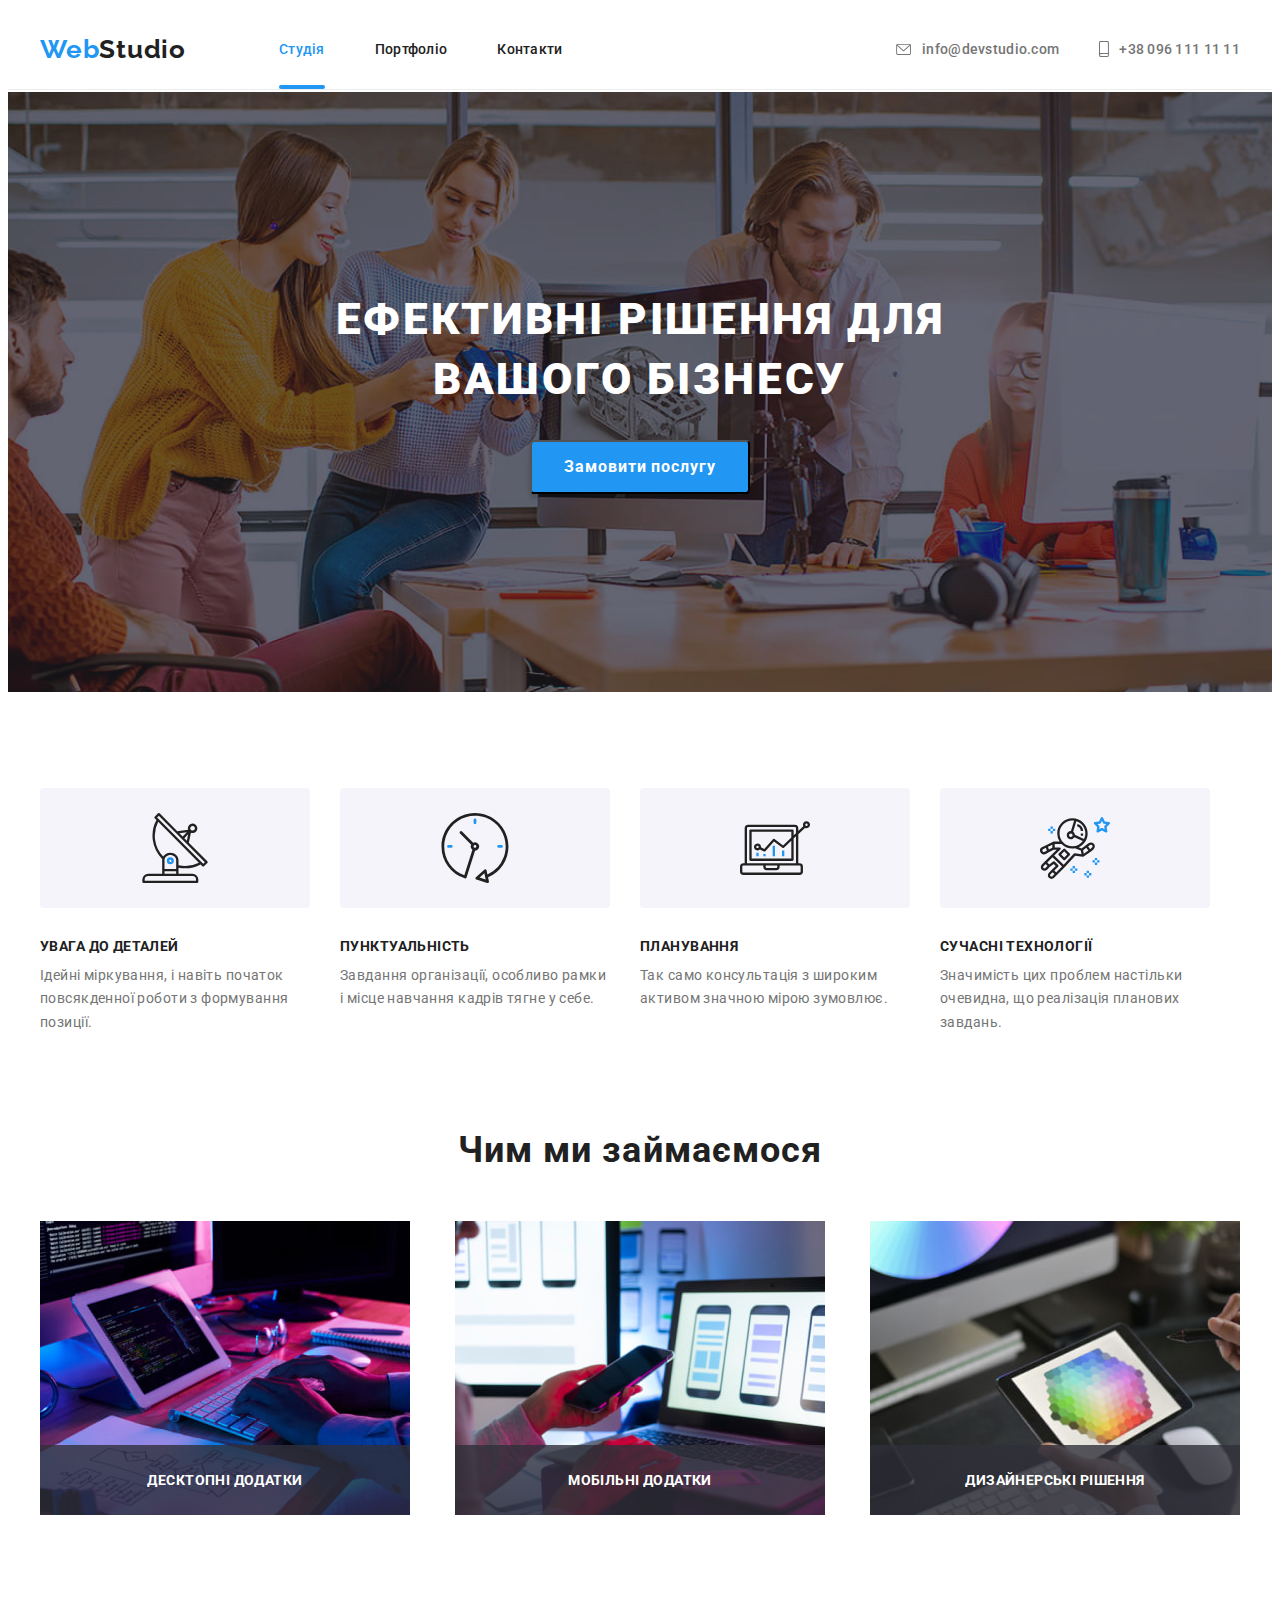
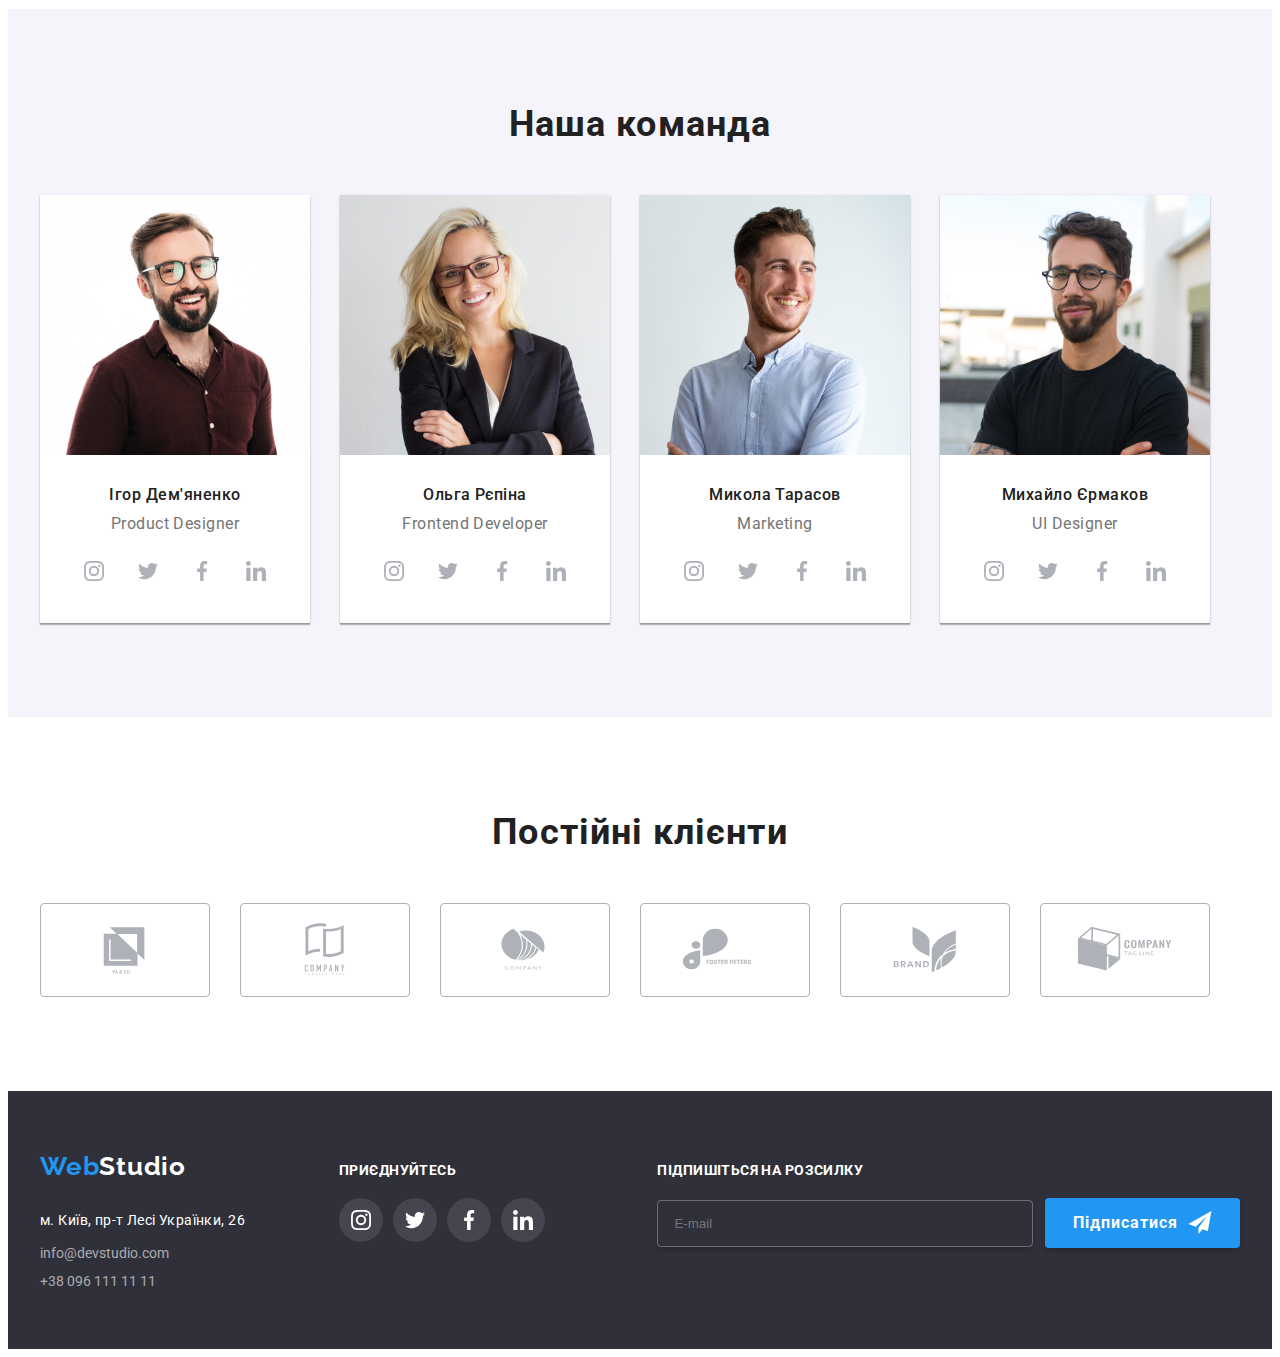
==== commit c44d52aa: "added changes" ====
--- a/index.html
+++ b/index.html
@@ -72,7 +72,7 @@
           <div class="brg-content" id="brg-content" data-menu>
             <div class="brg-box">
               <ul class="brg-list">
-                <li class="brg-item">
+                <li class="brg-item current">
                   <a class="link brg-item__menu current" href="./index.html"
                     >Студія</a
                   >
@@ -137,7 +137,7 @@
             >
           </li>
           <li class="contacts-item">
-            <a class="link contacts-menu" href="tel:+380961111111">
+            <a class="link contacts-item__menu" href="tel:+380961111111">
               <svg class="contacts-item__icon" width="10" height="17">
                 <use href="./images/symbol-defs.svg#icon-smartphone"></use>
               </svg>
@@ -334,7 +334,16 @@
             <li class="member-item">
               <img
                 class="member-item__img"
-                src="./images/team/img-1.jpg"
+                srcset="
+                  ./images/team/img-1_lg.jpg   270w,
+                  ./images/team/img-1_lg@2.jpg 540w,
+                  ./images/team/img-1_md.jpg   354w,
+                  ./images/team/img-1_md@2.jpg 708w,
+                  ./images/team/img-1_sm.jpg   450w,
+                  ./images/team/img-1_sm@2.jpg 900w
+                "
+                sizes="(min-width: 1200px) 270px, (min-width: 768px) 354px, (max-width: 767px) 450px, 100vw"
+                src="./images/team/img-1_sm.jpg"
                 alt=""
               />
 
@@ -382,7 +391,16 @@
             <li class="member-item">
               <img
                 class="member-item__img"
-                src="./images/team/img-2.jpg"
+                srcset="
+                  ./images/team/img-2_lg.jpg   270w,
+                  ./images/team/img-2_lg@2.jpg 540w,
+                  ./images/team/img-2_md.jpg   354w,
+                  ./images/team/img-2_md@2.jpg 708w,
+                  ./images/team/img-2_sm.jpg   450w,
+                  ./images/team/img-2_sm@2.jpg 900w
+                "
+                sizes="(min-width: 1200px) 270px, (min-width: 768px) 354px, (max-width: 767px) 450px, 100vw"
+                src="./images/team/img-2_sm.jpg"
                 alt=""
               />
 
@@ -430,7 +448,16 @@
             <li class="member-item">
               <img
                 class="member-item__img"
-                src="./images/team/img-3.jpg"
+                srcset="
+                  ./images/team/img-3_lg.jpg   270w,
+                  ./images/team/img-3_lg@2.jpg 540w,
+                  ./images/team/img-3_md.jpg   354w,
+                  ./images/team/img-3_md@2.jpg 708w,
+                  ./images/team/img-3_sm.jpg   450w,
+                  ./images/team/img-3_sm@2.jpg 900w
+                "
+                sizes="(min-width: 1200px) 270px, (min-width: 768px) 354px, (max-width: 767px) 450px, 100vw"
+                src="./images/team/img-3_sm.jpg"
                 alt=""
               />
               <div class="member-item__group">
@@ -477,7 +504,16 @@
             <li class="member-item">
               <img
                 class="member-item__img"
-                src="./images/team/img-4.jpg"
+                srcset="
+                  ./images/team/img-4_lg.jpg   270w,
+                  ./images/team/img-4_lg@2.jpg 540w,
+                  ./images/team/img-4_md.jpg   354w,
+                  ./images/team/img-4_md@2.jpg 708w,
+                  ./images/team/img-4_sm.jpg   450w,
+                  ./images/team/img-4_sm@2.jpg 900w
+                "
+                sizes="(min-width: 1200px) 270px, (min-width: 768px) 354px, (max-width: 767px) 450px, 100vw"
+                src="./images/team/img-4_sm.jpg"
                 alt=""
               />
               <div class="member-item__group">
--- a/css/main.min.css
+++ b/css/main.min.css
@@ -1 +1 @@
-:root{--main-font: "Roboto", sans-serif;--secondary-font: "Raleway", sans-serif;--accent-cl: #2196F3;--main-txt-cl: #757575;--secondary-txt-cl: rgba(255, 255, 255, 0.60);--white-color: #FFF;--dark-color: #212121;--main-bg-cl: #2F303A;--secondary-bg-cl: #F5F4FA}body{font-family:var(--main-font);font-size:14px;color:var(--main-txt-cl)}h1,h2,h3,h4,h5,h6,p{margin-top:0;margin-bottom:0}ul,ol{margin-top:0;margin-bottom:0;padding-left:0}li{list-style:none}.link,.content-item a{text-decoration:none}img{display:block}.container{padding-left:15px;padding-right:15px;margin-left:auto;margin-right:auto}@media screen and (min-width: 480px){.container{width:480px}}@media screen and (min-width: 768px){.container{width:768px}}@media screen and (min-width: 1200px){.container{width:1200px}}.header{border-bottom:1px solid #ececec}.logo{color:var(--accent-cl);font-family:var(--secondary-font);font-weight:700;line-height:normal}@media screen and (max-width: 767px){.logo{margin-top:16px;margin-bottom:16px}}@media screen and (min-width: 768px){.logo{margin-right:88px;font-size:24px;letter-spacing:.72px}}@media screen and (min-width: 1200px){.logo{margin-right:93px;font-size:26px;letter-spacing:.78px}}.logo-dark{color:var(--dark-color)}.logo-white{color:var(--white-color)}.header-container{display:-webkit-box;display:-ms-flexbox;display:flex;-webkit-box-align:center;-ms-flex-align:center;align-items:center}@media screen and (max-width: 767px){.header-container{-webkit-box-pack:justify;-ms-flex-pack:justify;justify-content:space-between}}.navigation{display:-webkit-box;display:-ms-flexbox;display:flex;-webkit-box-align:center;-ms-flex-align:center;align-items:center}.navigation-list{width:100%;display:-webkit-box;display:-ms-flexbox;display:flex;-webkit-box-align:center;-ms-flex-align:center;align-items:center;-webkit-box-pack:start;-ms-flex-pack:start;justify-content:start}@media screen and (max-width: 767px){.navigation-list{display:none}}.navigation-item{margin-right:50px}.navigation-item:last-child{margin-right:0}.navigation-item__menu{position:relative;display:block;padding-top:32px;padding-bottom:32px;color:var(--dark-color);font-family:var(--main-font);font-size:14px;font-weight:500;line-height:normal;letter-spacing:.28px;-webkit-transition-property:color;transition-property:color;-webkit-transition-duration:.25s;transition-duration:.25s;-webkit-transition-timing-function:cubic-bezier(0.4, 0, 0.2, 1);transition-timing-function:cubic-bezier(0.4, 0, 0.2, 1)}.navigation-item__menu:hover,.navigation-item__menu:focus{color:var(--accent-cl)}@media screen and (max-width: 767px){.contacts-list{display:none}}@media screen and (min-width: 768px){.contacts-list{margin-left:auto;display:-webkit-box;display:-ms-flexbox;display:flex;-webkit-box-orient:vertical;-webkit-box-direction:normal;-ms-flex-direction:column;flex-direction:column;gap:10px}}@media screen and (min-width: 1200px){.contacts-list{-webkit-box-align:center;-ms-flex-align:center;align-items:center;-webkit-box-orient:horizontal;-webkit-box-direction:normal;-ms-flex-direction:row;flex-direction:row;gap:0}}.contacts-item{display:-webkit-box;display:-ms-flexbox;display:flex;-webkit-box-align:center;-ms-flex-align:center;align-items:center;-webkit-box-pack:justify;-ms-flex-pack:justify;justify-content:space-between}@media screen and (min-width: 1200px){.contacts-item{margin-right:40px}}.contacts-item:last-child{margin-right:0}.contacts-item__icon{margin-right:10px;fill:currentColor}.contacts-item__menu{display:-webkit-box;display:-ms-flexbox;display:flex;-webkit-box-align:center;-ms-flex-align:center;align-items:center;color:var(--main-txt-cl);font-family:var(--main-font);font-size:14px;font-weight:500;line-height:normal;letter-spacing:.28px;-webkit-transition-property:color;transition-property:color;-webkit-transition-duration:.25s;transition-duration:.25s;-webkit-transition-timing-function:cubic-bezier(0.4, 0, 0.2, 1);transition-timing-function:cubic-bezier(0.4, 0, 0.2, 1)}@media screen and (min-width: 1200px){.contacts-item__menu{padding-top:32px;padding-bottom:32px}}.contacts-item__menu:hover,.contacts-item__menu:focus{color:var(--accent-cl)}.current::after{position:absolute;bottom:0;left:0;content:"";display:block;width:100%;height:4px;background-color:#2196f3;border-radius:2px}.navigation-item__menu.current{color:var(--accent-cl)}.brg-menu-btn{margin:0;padding:0;border:none;background-color:rgba(0,0,0,0)}@media screen and (min-width: 768px){.brg-menu-btn{display:none}}.brg-menu-btn.is-open{position:relative;z-index:2}.icon-close:hover,.icon-close:focus{fill:var(--accent-cl)}.brg-menu-btn .icon-close{display:none}.brg-menu-btn.is-open .icon-close{display:block;color:#2196f3}.brg-menu-btn.is-open .icon-menu{display:none}.brg-box{display:-webkit-box;display:-ms-flexbox;display:flex;-webkit-box-orient:vertical;-webkit-box-direction:normal;-ms-flex-direction:column;flex-direction:column;height:100%}.brg-content{top:0;left:100%;padding:48px 40px;position:absolute;-webkit-transition:all .3s ease;transition:all .3s ease;width:100%;height:100%;display:none}.brg-content.is-open{display:block;background-color:var(--white-color);left:0;-webkit-transition:all .3s ease;transition:all .3s ease}.brg-item{margin-bottom:32px}.brg-item__menu{color:#212121;font-family:Roboto;font-size:40px;font-weight:500;line-height:normal;letter-spacing:.8px}.brg-item__menu:hover,.brg-item__menu:focus{color:var(--accent-cl)}.brg-contacts-list{margin-top:auto;margin-bottom:64px}.brg-contacts-item:first-child{margin-bottom:32px}.brg-contacts-item__tel{color:var(--accent-cl);font-family:var(--main-font);font-size:34px;font-weight:500;line-height:normal;letter-spacing:.68px}.brg-contacts-item__mail{color:var(--main-txt-cl);font-family:var(--main-font);font-size:24px;font-weight:500;line-height:normal;letter-spacing:.48px}.brg-social-list{display:-webkit-box;display:-ms-flexbox;display:flex}.brg-social-item:not(:last-child){padding-right:10px}.brg-social-item:not(:first-child){padding-left:10px}.brg-social-item:not(:last-child){border-right:1px solid rgba(33,33,33,.2)}.brg-social-item__link{color:var(--accent-cl);font-family:var(--main-font);font-size:18px;font-weight:500;line-height:22px;letter-spacing:.36px}.hero{background-repeat:no-repeat;background-position:50% 50%;background-size:cover}@media screen and (max-width: 767px){.hero{background-image:url("../images/bg/hero-overlay.png"),url("../images/bg/hero-bg_sm.jpg")}}@media screen and (max-width: 767px)and (min-device-pixel-ratio: 2),screen and (max-width: 767px)and (-webkit-min-device-pixel-ratio: 2),screen and (max-width: 767px)and (min-resolution: 192dpi),screen and (max-width: 767px)and (min-resolution: 2dppx){.hero{background-image:url("../images/bg/hero-overlay.png"),url("../images/bg/hero-bg_sm@2.jpg")}}@media screen and (min-width: 768px){.hero{background-image:url("../images/bg/hero-overlay.png"),url("../images/bg/hero-bg_md.jpg")}}@media screen and (min-width: 768px)and (min-device-pixel-ratio: 2),screen and (min-width: 768px)and (-webkit-min-device-pixel-ratio: 2),screen and (min-width: 768px)and (min-resolution: 192dpi),screen and (min-width: 768px)and (min-resolution: 2dppx){.hero{background-image:url("../images/bg/hero-overlay.png"),url("../images/bg/hero-bg_md@2.jpg")}}@media screen and (min-width: 1200px){.hero{background-image:url("../images/bg/hero-overlay.png"),url("../images/bg/hero-bg_lg.jpg")}}@media screen and (min-width: 1200px)and (min-device-pixel-ratio: 2),screen and (min-width: 1200px)and (-webkit-min-device-pixel-ratio: 2),screen and (min-width: 1200px)and (min-resolution: 192dpi),screen and (min-width: 1200px)and (min-resolution: 2dppx){.hero{background-image:url("../images/bg/hero-overlay.png"),url("../images/bg/hero-bg_lg@2.jpg")}}@media screen and (max-width: 1199px){.hero{padding-top:118px;padding-bottom:118px}}@media screen and (min-width: 1200px){.hero{padding-top:200px;padding-bottom:200px}}.hero__title{margin:auto;margin-bottom:30px;color:var(--white-color);text-align:center;font-family:var(--main-font);font-weight:900;text-transform:uppercase}@media screen and (max-width: 1199px){.hero__title{font-size:26px;letter-spacing:1.56px;line-height:1.61em;width:360px}}@media screen and (min-width: 1200px){.hero__title{font-size:44px;letter-spacing:2.64px;line-height:1.36em;width:696px}}.hero__btn{display:block;margin:auto;border-radius:4px;background:var(--accent-cl);-webkit-box-shadow:0px 4px 4px 0px rgba(0,0,0,.15);box-shadow:0px 4px 4px 0px rgba(0,0,0,.15);cursor:pointer;color:var(--white-color);text-align:center;font-family:var(--main-font);font-size:16px;font-weight:700;line-height:1.87em;letter-spacing:.96px}@media screen and (max-width: 1199px){.hero__btn{padding:10px 24px}}@media screen and (min-width: 1200px){.hero__btn{padding:10px 32px}}.backdrop{position:fixed;top:0;left:0;width:100%;height:100%;background-color:rgba(0,0,0,.2);z-index:1;-webkit-transition-property:opacity,visibility;transition-property:opacity,visibility;-webkit-transition-duration:.25s;transition-duration:.25s;-webkit-transition-timing-function:cubic-bezier(0.4, 0, 0.2, 1);transition-timing-function:cubic-bezier(0.4, 0, 0.2, 1);opacity:1;visibility:visible}.backdrop.is-hidden{opacity:0;pointer-events:none;visibility:hidden}.modal-wrapper{padding:40px;position:absolute;top:50%;left:50%;-webkit-transform:translate(-50%, -50%);transform:translate(-50%, -50%);background-color:var(--white-color);border-radius:4px;-webkit-box-shadow:0px 2px 1px 0px rgba(0,0,0,.2),0px 1px 1px 0px rgba(0,0,0,.14),0px 1px 3px 0px rgba(0,0,0,.12);box-shadow:0px 2px 1px 0px rgba(0,0,0,.2),0px 1px 1px 0px rgba(0,0,0,.14),0px 1px 3px 0px rgba(0,0,0,.12);-webkit-transition-property:-webkit-transform;transition-property:-webkit-transform;transition-property:transform;transition-property:transform, -webkit-transform;-webkit-transition-duration:.25s;transition-duration:.25s;-webkit-transition-timing-function:cubic-bezier(0.4, 0, 0.2, 1);transition-timing-function:cubic-bezier(0.4, 0, 0.2, 1);visibility:visible;opacity:1}@media screen and (max-width: 480px){.modal-wrapper{width:90%}}@media screen and (max-width: 1199px){.modal-wrapper{width:450px}}@media screen and (min-width: 1200px){.modal-wrapper{width:528px}}.backdrop.is-hidden .modal-wrapper{-webkit-transform:translate(-50%, -50%) scale(0.78);transform:translate(-50%, -50%) scale(0.78)}.modal-btn{position:absolute;top:8px;right:8px;padding:0;width:30px;height:30px;background:rgba(0,0,0,0);border:none;cursor:pointer;-webkit-transition:fill 250ms cubic-bezier(0.4, 0, 0.2, 1);transition:fill 250ms cubic-bezier(0.4, 0, 0.2, 1)}.modal-btn:hover,.modal-btn:focus{fill:var(--accent-cl)}.modal-btn__ellipse{position:absolute;top:50%;left:50%;-webkit-transform:translate(-50%, -50%);transform:translate(-50%, -50%);opacity:.1}.modal-btn__close{position:absolute;top:50%;left:50%;-webkit-transform:translate(-50%, -50%);transform:translate(-50%, -50%)}.form-title{color:var(--dark-color);text-align:center;font-family:var(--main-font);font-size:20px;font-weight:700;line-height:normal;letter-spacing:.6px;margin-bottom:12px}@media screen and (max-width: 1199px){.form-title{line-height:30px}}@media screen and (min-width: 1200px){.form-title{line-height:normal}}.contact-form__group,.contact-form__policy,.submit-btn{display:block}.contact-form__group{position:relative;display:-webkit-box;display:-ms-flexbox;display:flex;-webkit-box-orient:vertical;-webkit-box-direction:normal;-ms-flex-direction:column;flex-direction:column;gap:4px;margin-bottom:10px}.contact-form__subtitle{color:var(--main-txt-cl);font-family:var(--main-font);font-size:12px;font-weight:400;line-height:normal;letter-spacing:.12px}.contact-form__input{width:100%;padding:12px 0 12px 42px;border-radius:4px;border:1px solid rgba(33,33,33,.2);outline:rgba(0,0,0,0);-webkit-transition:border-color 250ms cubic-bezier(0.4, 0, 0.2, 1);transition:border-color 250ms cubic-bezier(0.4, 0, 0.2, 1)}.contact-form__input:focus{border-color:var(--accent-cl)}.contact-form__message{resize:none;width:100%;height:120px;margin-bottom:10px;padding:12px 16px;border-radius:4px;border:1px solid rgba(33,33,33,.2);outline:rgba(0,0,0,0);-webkit-transition:border-color 250ms cubic-bezier(0.4, 0, 0.2, 1);transition:border-color 250ms cubic-bezier(0.4, 0, 0.2, 1)}.contact-form__message:focus{border-color:var(--accent-cl)}.contact-form__icon{position:absolute;bottom:11px;left:12px;-webkit-transition:fill 250ms cubic-bezier(0.4, 0, 0.2, 1);transition:fill 250ms cubic-bezier(0.4, 0, 0.2, 1)}.contact-form__policy{display:-webkit-box;display:-ms-flexbox;display:flex;-webkit-box-align:center;-ms-flex-align:center;align-items:center;margin-left:12px}.contact-form__input:focus+.contact-form__icon{fill:var(--accent-cl)}.visually-hidden{display:none}.border-checkbox{width:16px;height:15px;display:-webkit-box;display:-ms-flexbox;display:flex;-webkit-box-align:center;-ms-flex-align:center;align-items:center;-webkit-box-pack:center;-ms-flex-pack:center;justify-content:center;margin-right:7px;outline:2px solid var(--dark-color);outline-offset:-2px;border-radius:3px}.border-checkbox:focus{outline:2px solid var(--accent-cl)}.checkbox:checked+.border-checkbox{background-color:var(--accent-cl);outline:none}.policy-link{color:var(--accent-cl)}.submit-btn{display:block;margin:30px auto 0 auto;padding:10px 52px;border-radius:4px;border:none;background:var(--accent-cl);-webkit-box-shadow:0px 4px 4px 0px rgba(0,0,0,.15);box-shadow:0px 4px 4px 0px rgba(0,0,0,.15);cursor:pointer;color:var(--white-color);text-align:center;font-family:var(--main-font);font-size:16px;font-weight:700;line-height:30px;letter-spacing:.96px}@media screen and (max-width: 767px){.feature{padding-top:60px;padding-bottom:60px}}@media screen and (min-width: 768px){.feature{padding-top:60px;padding-bottom:60px}}@media screen and (min-width: 1200px){.feature{padding-top:94px;padding-bottom:94px}}@media screen and (min-width: 768px){.feature-list{display:-webkit-box;display:-ms-flexbox;display:flex;-ms-flex-wrap:wrap;flex-wrap:wrap;gap:30px}}@media screen and (min-width: 1200px){.feature-list{-ms-flex-wrap:nowrap;flex-wrap:nowrap}}@media screen and (max-width: 768px){.feature-item{margin-bottom:30px;width:100%}.feature-item:last-child{margin-bottom:0}}@media screen and (min-width: 768px){.feature-item{width:calc(50% - 15px)}}@media screen and (min-width: 1200px){.feature-item{width:270px}}.feature-item__title{margin-bottom:10px;color:var(--dark-color);font-family:var(--main-font);font-size:14px;font-weight:700;line-height:normal;letter-spacing:.42px;text-transform:uppercase}@media screen and (max-width: 768px){.feature-item__title{text-align:center}}.feature-item__description{color:#757575;font-family:var(--main-font);font-size:14px;line-height:1.7em;letter-spacing:.42px}.feature-box{height:120px;border-radius:4px;background:#f5f4fa;display:-webkit-box;display:-ms-flexbox;display:flex;-webkit-box-align:center;-ms-flex-align:center;align-items:center;-webkit-box-pack:center;-ms-flex-pack:center;justify-content:center;margin-bottom:30px}.about{padding-bottom:94px}.about__list{display:-webkit-box;display:-ms-flexbox;display:flex;-webkit-box-align:center;-ms-flex-align:center;align-items:center;-webkit-box-pack:justify;-ms-flex-pack:justify;justify-content:space-between}.about__title{margin-bottom:50px}@media screen and (max-width: 1199px){.about{display:none}}.about-item{margin-right:30px;position:relative}.about-item__description{display:-webkit-box;display:-ms-flexbox;display:flex;-webkit-box-align:center;-ms-flex-align:center;align-items:center;-webkit-box-pack:center;-ms-flex-pack:center;justify-content:center;position:absolute;left:0;bottom:0;width:100%;height:70px;background:rgba(47,48,58,.8);color:var(--white-color);text-align:center;font-family:var(--main-font);font-size:14px;font-weight:700;line-height:normal;letter-spacing:.42px;text-transform:uppercase}.about-item:last-child{margin-right:0}.about__title{color:var(--dark-color);text-align:center;font-family:var(--main-font);font-size:36px;font-weight:700;line-height:normal;letter-spacing:1.08px}.team{background-color:var(--secondary-bg-cl)}@media screen and (max-width: 767px){.team{padding-top:60px;padding-bottom:60px}}@media screen and (min-width: 768px){.team{padding-top:60px;padding-bottom:60px}}@media screen and (min-width: 1200px){.team{padding-top:94px;padding-bottom:94px}}.team__title{color:var(--dark-color);text-align:center;font-family:var(--main-font);font-weight:700;line-height:normal}@media screen and (max-width: 1199px){.team__title{margin-bottom:30px;font-size:28px;letter-spacing:.84px}}@media screen and (min-width: 1200px){.team__title{margin-bottom:50px;font-size:36px;letter-spacing:1.08px}}@media screen and (min-width: 768px){.member-list{display:-webkit-box;display:-ms-flexbox;display:flex;-ms-flex-wrap:wrap;flex-wrap:wrap;gap:30px}}@media screen and (min-width: 1200px){.member-list{-ms-flex-wrap:nowrap;flex-wrap:nowrap;-webkit-box-align:center;-ms-flex-align:center;align-items:center}}.member-item{-webkit-box-shadow:0px 2px 1px 0px rgba(0,0,0,.2),0px 1px 1px 0px rgba(0,0,0,.14),0px 1px 3px 0px rgba(0,0,0,.12);box-shadow:0px 2px 1px 0px rgba(0,0,0,.2),0px 1px 1px 0px rgba(0,0,0,.14),0px 1px 3px 0px rgba(0,0,0,.12)}@media screen and (max-width: 768px){.member-item{margin-bottom:30px;width:100%}.member-item:last-child{margin-bottom:0}}@media screen and (min-width: 768px){.member-item{width:calc(50% - 15px)}}@media screen and (min-width: 1200px){.member-item{width:270px}}.member-item__group{padding-top:30px;padding-bottom:30px;border-radius:0px 0px 4px 4px;background:var(--white-color);text-align:center;font-family:var(--main-font);line-height:normal;letter-spacing:.48px;padding-right:32px;padding-left:32px}.member-item__title{margin-bottom:10px;color:var(--dark-color);font-weight:500;font-size:16px}.member-item__position{color:var(--main-txt-cl);font-size:16px;margin-bottom:16px}.member-item__img{width:100%}.social-list{display:-webkit-box;display:-ms-flexbox;display:flex;-webkit-box-align:center;-ms-flex-align:center;align-items:center;-webkit-box-pack:center;-ms-flex-pack:center;justify-content:center}.social-item{width:44px;height:44px;background-color:var(--white-color);display:-webkit-box;display:-ms-flexbox;display:flex;-webkit-box-align:center;-ms-flex-align:center;align-items:center;-webkit-box-pack:center;-ms-flex-pack:center;justify-content:center;margin-right:10px}.social-item__link{width:44px;height:44px;border-radius:50%;display:-webkit-box;display:-ms-flexbox;display:flex;-webkit-box-align:center;-ms-flex-align:center;align-items:center;-webkit-box-pack:center;-ms-flex-pack:center;justify-content:center;-webkit-transition-property:background-color;transition-property:background-color;-webkit-transition-duration:.25s;transition-duration:.25s;-webkit-transition-timing-function:cubic-bezier(0.4, 0, 0.2, 1);transition-timing-function:cubic-bezier(0.4, 0, 0.2, 1)}.social-item__link:hover,.social-item__link:focus{background-color:var(--accent-cl);fill:var(--white-color)}.social-item__link:hover .social-item__icon,.social-item__link:focus .social-item__icon{fill:var(--white-color)}.social-item:last-child{margin-right:0}.social-item__icon{fill:#afb1b8;-webkit-transition-property:fill;transition-property:fill;-webkit-transition-duration:.25s;transition-duration:.25s;-webkit-transition-timing-function:cubic-bezier(0.4, 0, 0.2, 1);transition-timing-function:cubic-bezier(0.4, 0, 0.2, 1)}@media screen and (max-width: 767px){.customers{padding-top:60px;padding-bottom:60px}}@media screen and (min-width: 768px){.customers{padding-top:60px;padding-bottom:60px}}@media screen and (min-width: 1200px){.customers{padding-top:94px;padding-bottom:94px}}.customers__title{color:var(--dark-color);text-align:center;font-family:var(--main-font);font-weight:700;line-height:normal}@media screen and (max-width: 1199px){.customers__title{margin-bottom:30px;font-size:28px;letter-spacing:.84px}}@media screen and (min-width: 1200px){.customers__title{margin-bottom:50px;font-size:36px;letter-spacing:1.08px}}.customers__list{display:-webkit-box;display:-ms-flexbox;display:flex;-ms-flex-wrap:wrap;flex-wrap:wrap;-webkit-box-align:center;-ms-flex-align:center;align-items:center;gap:30px}@media screen and (min-width: 1200px){.customers__list{-ms-flex-wrap:nowrap;flex-wrap:nowrap;-webkit-box-align:center;-ms-flex-align:center;align-items:center}}@media screen and (max-width: 768px){.customers__item{width:calc((100% - 30px)/2)}}@media screen and (min-width: 768px){.customers__item{width:calc((100% - 60px)/3)}}@media screen and (min-width: 1200px){.customers__item{width:170px}}.customers__link{display:-webkit-box;display:-ms-flexbox;display:flex;-webkit-box-align:center;-ms-flex-align:center;align-items:center;-webkit-box-pack:center;-ms-flex-pack:center;justify-content:center;height:92px;border-radius:4px;border:1px solid #afb1b8;-webkit-transition-property:border;transition-property:border;-webkit-transition-duration:.25s;transition-duration:.25s;-webkit-transition-timing-function:cubic-bezier(0.4, 0, 0.2, 1);transition-timing-function:cubic-bezier(0.4, 0, 0.2, 1)}.customers__link:hover,.customers__link:focus{fill:var(--accent-cl);border:1px solid var(--accent-cl)}.customers__icon{fill:#afb1b8;-webkit-transition-property:fill;transition-property:fill;-webkit-transition-duration:.25s;transition-duration:.25s;-webkit-transition-timing-function:cubic-bezier(0.4, 0, 0.2, 1);transition-timing-function:cubic-bezier(0.4, 0, 0.2, 1)}.customers__link:hover .customers__icon,.customers__link:focus .customers__icon{fill:var(--accent-cl)}.portfolio{padding-top:94px;padding-bottom:94px}.filter-list{margin-bottom:50px;display:-webkit-box;display:-ms-flexbox;display:flex;-webkit-box-align:center;-ms-flex-align:center;align-items:center;-webkit-box-pack:center;-ms-flex-pack:center;justify-content:center}.filter-item{margin-right:8px}.filter-item:last-child{margin-right:0}.filter-btn{padding:6px 22px;border:none;border-radius:4px;background:var(--secondary-bg-cl);cursor:pointer;color:var(--dark-color);text-align:center;font-size:16px;font-weight:500;line-height:1.62em;letter-spacing:.48px;-webkit-transition-property:color,background-color,-webkit-box-shadow;transition-property:color,background-color,-webkit-box-shadow;transition-property:box-shadow,color,background-color;transition-property:box-shadow,color,background-color,-webkit-box-shadow;-webkit-transition-duration:.25s;transition-duration:.25s;-webkit-transition-timing-function:cubic-bezier(0.4, 0, 0.2, 1);transition-timing-function:cubic-bezier(0.4, 0, 0.2, 1)}.filter-btn:hover,.filter-btn:focus{color:var(--white-color);background-color:var(--accent-cl);-webkit-box-shadow:0px 2px 2px 0px rgba(0,0,0,.12),0px 1px 2px 0px rgba(0,0,0,.08),0px 3px 1px 0px rgba(0,0,0,.1);box-shadow:0px 2px 2px 0px rgba(0,0,0,.12),0px 1px 2px 0px rgba(0,0,0,.08),0px 3px 1px 0px rgba(0,0,0,.1)}.content-list{display:-webkit-box;display:-ms-flexbox;display:flex;-webkit-box-align:center;-ms-flex-align:center;align-items:center;-ms-flex-wrap:wrap;flex-wrap:wrap;gap:30px}.content-item__link{display:block;-webkit-transition-property:-webkit-box-shadow;transition-property:-webkit-box-shadow;transition-property:box-shadow;transition-property:box-shadow, -webkit-box-shadow;-webkit-transition-duration:.25s;transition-duration:.25s;-webkit-transition-timing-function:cubic-bezier(0.4, 0, 0.2, 1);transition-timing-function:cubic-bezier(0.4, 0, 0.2, 1)}.content-item__link:hover,.content-item__link:focus{-webkit-box-shadow:1px 4px 6px 0px rgba(0,0,0,.16),0px 4px 4px 0px rgba(0,0,0,.06),0px 1px 1px 0px rgba(0,0,0,.12);box-shadow:1px 4px 6px 0px rgba(0,0,0,.16),0px 4px 4px 0px rgba(0,0,0,.06),0px 1px 1px 0px rgba(0,0,0,.12)}.content-item__wrapper{position:relative;overflow:hidden}.content-item__text{position:absolute;background:rgba(33,150,243,.9);width:370px;height:294px;bottom:-294px;-webkit-transition-property:bottom;transition-property:bottom;-webkit-transition-duration:.25s;transition-duration:.25s;-webkit-transition-timing-function:cubic-bezier(0.4, 0, 0.2, 1);transition-timing-function:cubic-bezier(0.4, 0, 0.2, 1);color:var(--white-color);font-family:var(--main-font);font-size:18px;font-weight:400;line-height:28px;letter-spacing:.54px;padding:63px 24px}.content-item__description{padding:20px 24px;border:1px solid #eee;border-top:none;background:var(--white-color)}.content-item__description--title{margin-bottom:4px;color:var(--dark-color);font-size:18px;font-weight:700;line-height:2em;letter-spacing:1.08px}.content-item__description--subtitle{color:var(--main-txt-cl);font-size:16px;line-height:1.87em;letter-spacing:.48px}li:hover .content-item__text,li:focus .content-item__text{bottom:0}.footer{padding-top:60px;padding-bottom:60px;background-color:var(--main-bg-cl)}@media screen and (min-width: 768px){.footer-box{display:-webkit-box;display:-ms-flexbox;display:flex;-ms-flex-wrap:wrap;flex-wrap:wrap;-ms-flex-pack:distribute;justify-content:space-around}}@media screen and (min-width: 1200px){.footer-box{-webkit-box-align:baseline;-ms-flex-align:baseline;align-items:baseline}}.footer-box__content{text-align:center}@media screen and (min-width: 1200px){.footer-box__content{text-align:left}}.footer-logo{color:var(--accent-cl);font-family:var(--secondary-font);font-size:26px;font-weight:700;line-height:normal;letter-spacing:.78px}@media screen and (max-width: 767px){.join{margin-top:60px}}.join__title{margin-bottom:20px;color:var(--white-color);font-family:var(--main-font);font-size:14px;font-weight:700;line-height:normal;letter-spacing:.42px;text-transform:uppercase;text-align:center}@media screen and (min-width: 768px){.join__title{text-align:center}}@media screen and (min-width: 1200px){.join__title{text-align:left}}@media screen and (min-width: 1200px){.join{margin-left:94px}}.join-item{width:44px;height:44px;border-radius:50%;background-color:rgba(255,255,255,.1);margin-right:10px}.join-item__link{width:44px;height:44px;border-radius:50%;display:-webkit-box;display:-ms-flexbox;display:flex;-webkit-box-align:center;-ms-flex-align:center;align-items:center;-webkit-box-pack:center;-ms-flex-pack:center;justify-content:center;-webkit-transition-property:background-color;transition-property:background-color;-webkit-transition-duration:.25s;transition-duration:.25s;-webkit-transition-timing-function:cubic-bezier(0.4, 0, 0.2, 1);transition-timing-function:cubic-bezier(0.4, 0, 0.2, 1)}.join-item__link:hover,.join-item__link:focus{background-color:var(--accent-cl)}.join-item__icon{fill:var(--white-color)}.join-list{display:-webkit-box;display:-ms-flexbox;display:flex}@media screen and (max-width: 767px){.join-list{-webkit-box-align:center;-ms-flex-align:center;align-items:center;-webkit-box-pack:center;-ms-flex-pack:center;justify-content:center}}.address{margin-top:28px}.address-adr{color:var(--white-color);font-style:normal;font-size:14px;line-height:1.71em;letter-spacing:.42px}.address-list{margin-top:12px}.address-item:first-child{margin-bottom:12px}.address-item__link{color:rgba(255,255,255,.6);font-style:normal;-webkit-transition-property:color;transition-property:color;-webkit-transition-duration:.25s;transition-duration:.25s;-webkit-transition-timing-function:cubic-bezier(0.4, 0, 0.2, 1);transition-timing-function:cubic-bezier(0.4, 0, 0.2, 1)}.address-item__link:hover,.address-item__link:focus{color:var(--accent-cl)}.footer-signup{margin-top:60px}@media screen and (min-width: 1200px){.footer-signup{margin-left:auto}}.footer-signup-form{display:-webkit-box;display:-ms-flexbox;display:flex;gap:20px;-webkit-box-orient:vertical;-webkit-box-direction:normal;-ms-flex-direction:column;flex-direction:column;-webkit-box-align:center;-ms-flex-align:center;align-items:center;-webkit-box-pack:center;-ms-flex-pack:center;justify-content:center}@media screen and (min-width: 1200px){.footer-signup-form{-webkit-box-orient:horizontal;-webkit-box-direction:normal;-ms-flex-direction:row;flex-direction:row;gap:12px}}.signup-text{display:block;margin-bottom:20px;color:var(--white-color);font-family:var(--main-font);font-size:14px;font-weight:700;line-height:normal;letter-spacing:.42px;text-transform:uppercase;text-align:center}@media screen and (min-width: 1200px){.signup-text{text-align:left}}.signup-input{border-radius:4px;border:1px solid rgba(255,255,255,.3);background:rgba(33,150,243,0);-webkit-box-shadow:0px 4px 4px 0px rgba(0,0,0,.15);box-shadow:0px 4px 4px 0px rgba(0,0,0,.15);padding:15px 0 15px 16px;width:358px;color:var(--white-color)}@media screen and (max-width: 767px){.signup-input{width:100%}}.signup-btn{display:-webkit-box;display:-ms-flexbox;display:flex;-webkit-box-align:center;-ms-flex-align:center;align-items:center;-webkit-box-pack:center;-ms-flex-pack:center;justify-content:center;padding:10px 28px;gap:10px;border-radius:4px;background:#2196f3;-webkit-box-shadow:0px 4px 4px 0px rgba(0,0,0,.15);box-shadow:0px 4px 4px 0px rgba(0,0,0,.15);color:var(--white-color);text-align:center;font-family:var(--main-font);font-size:16px;font-weight:700;line-height:30px;letter-spacing:.96px;border:none;cursor:pointer}.signup-btn__icon{fill:var(--white-color)}/*# sourceMappingURL=main.min.css.map */+:root{--main-font: "Roboto", sans-serif;--secondary-font: "Raleway", sans-serif;--accent-cl: #2196F3;--main-txt-cl: #757575;--secondary-txt-cl: rgba(255, 255, 255, 0.60);--white-color: #FFF;--dark-color: #212121;--main-bg-cl: #2F303A;--secondary-bg-cl: #F5F4FA}body{font-family:var(--main-font);font-size:14px;color:var(--main-txt-cl)}h1,h2,h3,h4,h5,h6,p{margin-top:0;margin-bottom:0}ul,ol{margin-top:0;margin-bottom:0;padding-left:0}li{list-style:none}.link,.content-item a{text-decoration:none}img{display:block}.container{padding-left:15px;padding-right:15px;margin-left:auto;margin-right:auto}@media screen and (min-width: 480px){.container{width:480px}}@media screen and (min-width: 768px){.container{width:768px}}@media screen and (min-width: 1200px){.container{width:1200px}}.header{border-bottom:1px solid #ececec}.logo{color:var(--accent-cl);font-family:var(--secondary-font);font-weight:700;line-height:normal}@media screen and (max-width: 767px){.logo{margin-top:16px;margin-bottom:16px;font-size:24px;letter-spacing:.72px}}@media screen and (min-width: 768px){.logo{margin-right:88px;font-size:24px;letter-spacing:.72px}}@media screen and (min-width: 1200px){.logo{margin-right:93px;font-size:26px;letter-spacing:.78px}}.logo-dark{color:var(--dark-color)}.logo-white{color:var(--white-color)}.header-container{display:-webkit-box;display:-ms-flexbox;display:flex;-webkit-box-align:center;-ms-flex-align:center;align-items:center}@media screen and (max-width: 767px){.header-container{-webkit-box-pack:justify;-ms-flex-pack:justify;justify-content:space-between}}.navigation{display:-webkit-box;display:-ms-flexbox;display:flex;-webkit-box-align:center;-ms-flex-align:center;align-items:center}.navigation-list{width:100%;display:-webkit-box;display:-ms-flexbox;display:flex;-webkit-box-align:center;-ms-flex-align:center;align-items:center;-webkit-box-pack:start;-ms-flex-pack:start;justify-content:start}@media screen and (max-width: 767px){.navigation-list{display:none}}.navigation-item{margin-right:50px}.navigation-item:last-child{margin-right:0}.navigation-item__menu{position:relative;display:block;padding-top:32px;padding-bottom:32px;color:var(--dark-color);font-family:var(--main-font);font-size:14px;font-weight:500;line-height:normal;letter-spacing:.28px;-webkit-transition-property:color;transition-property:color;-webkit-transition-duration:.25s;transition-duration:.25s;-webkit-transition-timing-function:cubic-bezier(0.4, 0, 0.2, 1);transition-timing-function:cubic-bezier(0.4, 0, 0.2, 1)}.navigation-item__menu:hover,.navigation-item__menu:focus{color:var(--accent-cl)}@media screen and (max-width: 767px){.contacts-list{display:none}}@media screen and (min-width: 768px){.contacts-list{margin-left:auto;display:-webkit-box;display:-ms-flexbox;display:flex;-webkit-box-orient:vertical;-webkit-box-direction:normal;-ms-flex-direction:column;flex-direction:column;gap:10px}}@media screen and (min-width: 1200px){.contacts-list{-webkit-box-align:center;-ms-flex-align:center;align-items:center;-webkit-box-orient:horizontal;-webkit-box-direction:normal;-ms-flex-direction:row;flex-direction:row;gap:0}}.contacts-item{display:-webkit-box;display:-ms-flexbox;display:flex;-webkit-box-align:center;-ms-flex-align:center;align-items:center;-webkit-box-pack:justify;-ms-flex-pack:justify;justify-content:space-between}@media screen and (min-width: 1200px){.contacts-item{margin-right:40px}}.contacts-item:last-child{margin-right:0}.contacts-item__icon{margin-right:10px;fill:currentColor}.contacts-item__menu{display:-webkit-box;display:-ms-flexbox;display:flex;-webkit-box-align:center;-ms-flex-align:center;align-items:center;color:var(--main-txt-cl);font-family:var(--main-font);font-size:14px;font-weight:500;line-height:normal;letter-spacing:.28px;-webkit-transition-property:color;transition-property:color;-webkit-transition-duration:.25s;transition-duration:.25s;-webkit-transition-timing-function:cubic-bezier(0.4, 0, 0.2, 1);transition-timing-function:cubic-bezier(0.4, 0, 0.2, 1)}@media screen and (min-width: 1200px){.contacts-item__menu{padding-top:32px;padding-bottom:32px}}.contacts-item__menu:hover,.contacts-item__menu:focus{color:var(--accent-cl)}.current::after{position:absolute;bottom:0;left:0;content:"";display:block;width:100%;height:4px;background-color:#2196f3;border-radius:2px}.navigation-item__menu.current{color:var(--accent-cl)}.brg-menu-btn{margin:0;padding:0;border:none;background-color:rgba(0,0,0,0)}@media screen and (min-width: 768px){.brg-menu-btn{display:none}}.brg-menu-btn.is-open{position:fixed;z-index:2;top:10px;right:15px}.icon-close:hover,.icon-close:focus,.icon-menu:hover,.icon-menu:focus{fill:var(--accent-cl)}.icon-close,.icon-menu{-webkit-transition-property:fill;transition-property:fill;-webkit-transition-duration:.25s;transition-duration:.25s;-webkit-transition-timing-function:cubic-bezier(0.4, 0, 0.2, 1);transition-timing-function:cubic-bezier(0.4, 0, 0.2, 1)}.brg-menu-btn .icon-close{display:none}.brg-menu-btn.is-open .icon-close{display:block;color:#2196f3}.brg-item__menu.current{color:var(--accent-cl)}.brg-menu-btn.is-open .icon-menu{display:none}.brg-box{display:-webkit-box;display:-ms-flexbox;display:flex;-webkit-box-orient:vertical;-webkit-box-direction:normal;-ms-flex-direction:column;flex-direction:column;height:100%}.brg-content{top:0;left:100%;padding:48px 40px;position:fixed;-webkit-transition:all .3s ease;transition:all .3s ease;width:100%;height:100%;display:none}.brg-content.is-open{display:block;background-color:var(--white-color);left:0;-webkit-transition:all .3s ease;transition:all .3s ease}.brg-item{margin-bottom:32px}.brg-item__menu{color:#212121;font-family:Roboto;font-size:40px;font-weight:500;line-height:normal;letter-spacing:.8px}.brg-item__menu:hover,.brg-item__menu:focus{color:var(--accent-cl)}.brg-contacts-list{margin-top:auto;margin-bottom:64px}.brg-contacts-item:first-child{margin-bottom:32px}.brg-contacts-item__tel{color:var(--accent-cl);font-family:var(--main-font);font-size:34px;font-weight:500;line-height:normal;letter-spacing:.68px}.brg-contacts-item__mail{color:var(--main-txt-cl);font-family:var(--main-font);font-size:24px;font-weight:500;line-height:normal;letter-spacing:.48px}.brg-social-list{display:-webkit-box;display:-ms-flexbox;display:flex}.brg-social-item:not(:last-child){padding-right:10px}.brg-social-item:not(:first-child){padding-left:10px}.brg-social-item:not(:last-child){border-right:1px solid rgba(33,33,33,.2)}.brg-social-item__link{color:var(--accent-cl);font-family:var(--main-font);font-size:18px;font-weight:500;line-height:22px;letter-spacing:.36px}.hero{background-repeat:no-repeat;background-position:50% 50%}@media screen and (max-width: 767px){.hero{background-image:url("../images/bg/hero-overlay.png"),url("../images/bg/hero-bg_sm.jpg")}}@media screen and (max-width: 767px)and (min-device-pixel-ratio: 2),screen and (max-width: 767px)and (-webkit-min-device-pixel-ratio: 2),screen and (max-width: 767px)and (min-resolution: 192dpi),screen and (max-width: 767px)and (min-resolution: 2dppx){.hero{background-image:url("../images/bg/hero-overlay.png"),url("../images/bg/hero-bg_sm@2.jpg")}}@media screen and (min-width: 768px){.hero{background-image:url("../images/bg/hero-overlay.png"),url("../images/bg/hero-bg_md.jpg")}}@media screen and (min-width: 768px)and (min-device-pixel-ratio: 2),screen and (min-width: 768px)and (-webkit-min-device-pixel-ratio: 2),screen and (min-width: 768px)and (min-resolution: 192dpi),screen and (min-width: 768px)and (min-resolution: 2dppx){.hero{background-image:url("../images/bg/hero-overlay.png"),url("../images/bg/hero-bg_md@2.jpg")}}@media screen and (min-width: 1200px){.hero{background-image:url("../images/bg/hero-overlay.png"),url("../images/bg/hero-bg_lg.jpg")}}@media screen and (min-width: 1200px)and (min-device-pixel-ratio: 2),screen and (min-width: 1200px)and (-webkit-min-device-pixel-ratio: 2),screen and (min-width: 1200px)and (min-resolution: 192dpi),screen and (min-width: 1200px)and (min-resolution: 2dppx){.hero{background-image:url("../images/bg/hero-overlay.png"),url("../images/bg/hero-bg_lg@2.jpg")}}@media screen and (max-width: 1200px){.hero{background-size:cover}}@media screen and (max-width: 1199px){.hero{padding-top:118px;padding-bottom:118px}}@media screen and (min-width: 1200px){.hero{padding-top:200px;padding-bottom:200px}}.hero__title{margin:auto;margin-bottom:30px;color:var(--white-color);text-align:center;font-family:var(--main-font);font-weight:900;text-transform:uppercase}@media screen and (max-width: 479px){.hero__title{width:100%}}@media screen and (min-width: 480px){.hero__title{font-size:26px;letter-spacing:1.56px;line-height:1.61em;width:360px}}@media screen and (min-width: 1200px){.hero__title{font-size:44px;letter-spacing:2.64px;line-height:1.36em;width:696px}}.hero__btn{display:block;margin:auto;border-radius:4px;background:var(--accent-cl);-webkit-box-shadow:0px 4px 4px 0px rgba(0,0,0,.15);box-shadow:0px 4px 4px 0px rgba(0,0,0,.15);cursor:pointer;color:var(--white-color);text-align:center;font-family:var(--main-font);font-size:16px;font-weight:700;line-height:1.87em;letter-spacing:.96px}@media screen and (max-width: 1199px){.hero__btn{padding:10px 24px}}@media screen and (min-width: 1200px){.hero__btn{padding:10px 32px}}.backdrop{position:fixed;top:0;left:0;width:100%;height:100%;background-color:rgba(0,0,0,.2);z-index:1;-webkit-transition-property:opacity,visibility;transition-property:opacity,visibility;-webkit-transition-duration:.25s;transition-duration:.25s;-webkit-transition-timing-function:cubic-bezier(0.4, 0, 0.2, 1);transition-timing-function:cubic-bezier(0.4, 0, 0.2, 1);opacity:1;visibility:visible}.backdrop.is-hidden{opacity:0;pointer-events:none;visibility:hidden}.modal-wrapper{padding:40px;position:absolute;top:50%;left:50%;-webkit-transform:translate(-50%, -50%);transform:translate(-50%, -50%);background-color:var(--white-color);border-radius:4px;-webkit-box-shadow:0px 2px 1px 0px rgba(0,0,0,.2),0px 1px 1px 0px rgba(0,0,0,.14),0px 1px 3px 0px rgba(0,0,0,.12);box-shadow:0px 2px 1px 0px rgba(0,0,0,.2),0px 1px 1px 0px rgba(0,0,0,.14),0px 1px 3px 0px rgba(0,0,0,.12);-webkit-transition-property:-webkit-transform;transition-property:-webkit-transform;transition-property:transform;transition-property:transform, -webkit-transform;-webkit-transition-duration:.25s;transition-duration:.25s;-webkit-transition-timing-function:cubic-bezier(0.4, 0, 0.2, 1);transition-timing-function:cubic-bezier(0.4, 0, 0.2, 1);visibility:visible;opacity:1}@media screen and (max-width: 480px){.modal-wrapper{width:90%}}@media screen and (max-width: 1199px){.modal-wrapper{width:450px}}@media screen and (min-width: 1200px){.modal-wrapper{width:528px}}.backdrop.is-hidden .modal-wrapper{-webkit-transform:translate(-50%, -50%) scale(0.78);transform:translate(-50%, -50%) scale(0.78)}.modal-btn{position:absolute;top:8px;right:8px;padding:0;width:30px;height:30px;background:rgba(0,0,0,0);border:none;cursor:pointer;-webkit-transition:fill 250ms cubic-bezier(0.4, 0, 0.2, 1);transition:fill 250ms cubic-bezier(0.4, 0, 0.2, 1)}.modal-btn:hover,.modal-btn:focus{fill:var(--accent-cl)}.modal-btn__ellipse{position:absolute;top:50%;left:50%;-webkit-transform:translate(-50%, -50%);transform:translate(-50%, -50%);opacity:.1}.modal-btn__close{position:absolute;top:50%;left:50%;-webkit-transform:translate(-50%, -50%);transform:translate(-50%, -50%)}.form-title{color:var(--dark-color);text-align:center;font-family:var(--main-font);font-size:20px;font-weight:700;line-height:normal;letter-spacing:.6px;margin-bottom:12px}@media screen and (max-width: 1199px){.form-title{line-height:30px}}@media screen and (min-width: 1200px){.form-title{line-height:normal}}.contact-form__group,.contact-form__policy,.submit-btn{display:block}.contact-form__group{position:relative;display:-webkit-box;display:-ms-flexbox;display:flex;-webkit-box-orient:vertical;-webkit-box-direction:normal;-ms-flex-direction:column;flex-direction:column;gap:4px;margin-bottom:10px}.contact-form__subtitle{color:var(--main-txt-cl);font-family:var(--main-font);font-size:12px;font-weight:400;line-height:normal;letter-spacing:.12px}.contact-form__input{width:100%;padding:12px 0 12px 42px;border-radius:4px;border:1px solid rgba(33,33,33,.2);outline:rgba(0,0,0,0);-webkit-transition:border-color 250ms cubic-bezier(0.4, 0, 0.2, 1);transition:border-color 250ms cubic-bezier(0.4, 0, 0.2, 1)}.contact-form__input:focus{border-color:var(--accent-cl)}.contact-form__message{resize:none;width:100%;height:120px;margin-bottom:10px;padding:12px 16px;border-radius:4px;border:1px solid rgba(33,33,33,.2);outline:rgba(0,0,0,0);-webkit-transition:border-color 250ms cubic-bezier(0.4, 0, 0.2, 1);transition:border-color 250ms cubic-bezier(0.4, 0, 0.2, 1)}.contact-form__message:focus{border-color:var(--accent-cl)}.contact-form__icon{position:absolute;bottom:11px;left:12px;-webkit-transition:fill 250ms cubic-bezier(0.4, 0, 0.2, 1);transition:fill 250ms cubic-bezier(0.4, 0, 0.2, 1)}.contact-form__policy{display:-webkit-box;display:-ms-flexbox;display:flex;-webkit-box-align:center;-ms-flex-align:center;align-items:center;margin-left:12px}.contact-form__input:focus+.contact-form__icon{fill:var(--accent-cl)}.visually-hidden{display:none}.border-checkbox{width:16px;height:15px;display:-webkit-box;display:-ms-flexbox;display:flex;-webkit-box-align:center;-ms-flex-align:center;align-items:center;-webkit-box-pack:center;-ms-flex-pack:center;justify-content:center;margin-right:7px;outline:2px solid var(--dark-color);outline-offset:-2px;border-radius:3px}.border-checkbox:focus{outline:2px solid var(--accent-cl)}.checkbox:checked+.border-checkbox{background-color:var(--accent-cl);outline:none}.policy-link{color:var(--accent-cl)}.submit-btn{display:block;margin:30px auto 0 auto;padding:10px 52px;border-radius:4px;border:none;background:var(--accent-cl);-webkit-box-shadow:0px 4px 4px 0px rgba(0,0,0,.15);box-shadow:0px 4px 4px 0px rgba(0,0,0,.15);cursor:pointer;color:var(--white-color);text-align:center;font-family:var(--main-font);font-size:16px;font-weight:700;line-height:30px;letter-spacing:.96px}@media screen and (max-width: 767px){.feature{padding-top:60px;padding-bottom:60px}}@media screen and (min-width: 768px){.feature{padding-top:60px;padding-bottom:60px}}@media screen and (min-width: 1200px){.feature{padding-top:94px;padding-bottom:94px}}@media screen and (min-width: 768px){.feature-list{display:-webkit-box;display:-ms-flexbox;display:flex;-ms-flex-wrap:wrap;flex-wrap:wrap;gap:30px}}@media screen and (min-width: 1200px){.feature-list{-ms-flex-wrap:nowrap;flex-wrap:nowrap}}@media screen and (max-width: 768px){.feature-item{margin-bottom:30px;width:100%}.feature-item:last-child{margin-bottom:0}}@media screen and (min-width: 768px){.feature-item{width:calc(50% - 15px)}}@media screen and (min-width: 1200px){.feature-item{width:270px}}.feature-item__title{margin-bottom:10px;color:var(--dark-color);font-family:var(--main-font);font-size:14px;font-weight:700;line-height:normal;letter-spacing:.42px;text-transform:uppercase}@media screen and (max-width: 768px){.feature-item__title{text-align:center}}.feature-item__description{color:#757575;font-family:var(--main-font);font-size:14px;line-height:1.7em;letter-spacing:.42px}.feature-box{height:120px;border-radius:4px;background:#f5f4fa;display:-webkit-box;display:-ms-flexbox;display:flex;-webkit-box-align:center;-ms-flex-align:center;align-items:center;-webkit-box-pack:center;-ms-flex-pack:center;justify-content:center;margin-bottom:30px}.about{padding-bottom:94px}.about__list{display:-webkit-box;display:-ms-flexbox;display:flex;-webkit-box-align:center;-ms-flex-align:center;align-items:center;-webkit-box-pack:justify;-ms-flex-pack:justify;justify-content:space-between}.about__title{margin-bottom:50px}@media screen and (max-width: 1199px){.about{display:none}}.about-item{margin-right:30px;position:relative}.about-item__description{display:-webkit-box;display:-ms-flexbox;display:flex;-webkit-box-align:center;-ms-flex-align:center;align-items:center;-webkit-box-pack:center;-ms-flex-pack:center;justify-content:center;position:absolute;left:0;bottom:0;width:100%;height:70px;background:rgba(47,48,58,.8);color:var(--white-color);text-align:center;font-family:var(--main-font);font-size:14px;font-weight:700;line-height:normal;letter-spacing:.42px;text-transform:uppercase}.about-item:last-child{margin-right:0}.about__title{color:var(--dark-color);text-align:center;font-family:var(--main-font);font-size:36px;font-weight:700;line-height:normal;letter-spacing:1.08px}.team{background-color:var(--secondary-bg-cl)}@media screen and (max-width: 767px){.team{padding-top:60px;padding-bottom:60px}}@media screen and (min-width: 768px){.team{padding-top:60px;padding-bottom:60px}}@media screen and (min-width: 1200px){.team{padding-top:94px;padding-bottom:94px}}.team__title{color:var(--dark-color);text-align:center;font-family:var(--main-font);font-weight:700;line-height:normal}@media screen and (max-width: 1199px){.team__title{margin-bottom:30px;font-size:28px;letter-spacing:.84px}}@media screen and (min-width: 1200px){.team__title{margin-bottom:50px;font-size:36px;letter-spacing:1.08px}}@media screen and (min-width: 768px){.member-list{display:-webkit-box;display:-ms-flexbox;display:flex;-ms-flex-wrap:wrap;flex-wrap:wrap;gap:30px}}@media screen and (min-width: 1200px){.member-list{-ms-flex-wrap:nowrap;flex-wrap:nowrap;-webkit-box-align:center;-ms-flex-align:center;align-items:center}}.member-item{-webkit-box-shadow:0px 2px 1px 0px rgba(0,0,0,.2),0px 1px 1px 0px rgba(0,0,0,.14),0px 1px 3px 0px rgba(0,0,0,.12);box-shadow:0px 2px 1px 0px rgba(0,0,0,.2),0px 1px 1px 0px rgba(0,0,0,.14),0px 1px 3px 0px rgba(0,0,0,.12)}@media screen and (max-width: 768px){.member-item{margin-bottom:30px;width:100%}.member-item:last-child{margin-bottom:0}}@media screen and (min-width: 768px){.member-item{width:calc(50% - 15px)}}@media screen and (min-width: 1200px){.member-item{width:270px}}.member-item__group{padding-top:30px;padding-bottom:30px;border-radius:0px 0px 4px 4px;background:var(--white-color);text-align:center;font-family:var(--main-font);line-height:normal;letter-spacing:.48px;padding-right:32px;padding-left:32px}.member-item__title{margin-bottom:10px;color:var(--dark-color);font-weight:500;font-size:16px}.member-item__position{color:var(--main-txt-cl);font-size:16px;margin-bottom:16px}.member-item__img{width:100%}.social-list{display:-webkit-box;display:-ms-flexbox;display:flex;-webkit-box-align:center;-ms-flex-align:center;align-items:center;-webkit-box-pack:center;-ms-flex-pack:center;justify-content:center}.social-item{width:44px;height:44px;background-color:var(--white-color);display:-webkit-box;display:-ms-flexbox;display:flex;-webkit-box-align:center;-ms-flex-align:center;align-items:center;-webkit-box-pack:center;-ms-flex-pack:center;justify-content:center;margin-right:10px}.social-item__link{width:44px;height:44px;border-radius:50%;display:-webkit-box;display:-ms-flexbox;display:flex;-webkit-box-align:center;-ms-flex-align:center;align-items:center;-webkit-box-pack:center;-ms-flex-pack:center;justify-content:center;-webkit-transition-property:background-color;transition-property:background-color;-webkit-transition-duration:.25s;transition-duration:.25s;-webkit-transition-timing-function:cubic-bezier(0.4, 0, 0.2, 1);transition-timing-function:cubic-bezier(0.4, 0, 0.2, 1)}.social-item__link:hover,.social-item__link:focus{background-color:var(--accent-cl);fill:var(--white-color)}.social-item__link:hover .social-item__icon,.social-item__link:focus .social-item__icon{fill:var(--white-color)}.social-item:last-child{margin-right:0}.social-item__icon{fill:#afb1b8;-webkit-transition-property:fill;transition-property:fill;-webkit-transition-duration:.25s;transition-duration:.25s;-webkit-transition-timing-function:cubic-bezier(0.4, 0, 0.2, 1);transition-timing-function:cubic-bezier(0.4, 0, 0.2, 1)}@media screen and (max-width: 767px){.customers{padding-top:60px;padding-bottom:60px}}@media screen and (min-width: 768px){.customers{padding-top:60px;padding-bottom:60px}}@media screen and (min-width: 1200px){.customers{padding-top:94px;padding-bottom:94px}}.customers__title{color:var(--dark-color);text-align:center;font-family:var(--main-font);font-weight:700;line-height:normal}@media screen and (max-width: 1199px){.customers__title{margin-bottom:30px;font-size:28px;letter-spacing:.84px}}@media screen and (min-width: 1200px){.customers__title{margin-bottom:50px;font-size:36px;letter-spacing:1.08px}}.customers__list{display:-webkit-box;display:-ms-flexbox;display:flex;-ms-flex-wrap:wrap;flex-wrap:wrap;-webkit-box-align:center;-ms-flex-align:center;align-items:center;gap:30px}@media screen and (min-width: 1200px){.customers__list{-ms-flex-wrap:nowrap;flex-wrap:nowrap;-webkit-box-align:center;-ms-flex-align:center;align-items:center}}@media screen and (max-width: 768px){.customers__item{width:calc((100% - 30px)/2)}}@media screen and (min-width: 768px){.customers__item{width:calc((100% - 60px)/3)}}@media screen and (min-width: 1200px){.customers__item{width:170px}}.customers__link{display:-webkit-box;display:-ms-flexbox;display:flex;-webkit-box-align:center;-ms-flex-align:center;align-items:center;-webkit-box-pack:center;-ms-flex-pack:center;justify-content:center;height:92px;border-radius:4px;border:1px solid #afb1b8;-webkit-transition-property:border;transition-property:border;-webkit-transition-duration:.25s;transition-duration:.25s;-webkit-transition-timing-function:cubic-bezier(0.4, 0, 0.2, 1);transition-timing-function:cubic-bezier(0.4, 0, 0.2, 1)}.customers__link:hover,.customers__link:focus{fill:var(--accent-cl);border:1px solid var(--accent-cl)}.customers__icon{fill:#afb1b8;-webkit-transition-property:fill;transition-property:fill;-webkit-transition-duration:.25s;transition-duration:.25s;-webkit-transition-timing-function:cubic-bezier(0.4, 0, 0.2, 1);transition-timing-function:cubic-bezier(0.4, 0, 0.2, 1)}.customers__link:hover .customers__icon,.customers__link:focus .customers__icon{fill:var(--accent-cl)}.portfolio{padding-top:94px;padding-bottom:94px}.filter-list{margin-bottom:50px;display:-webkit-box;display:-ms-flexbox;display:flex;-webkit-box-align:center;-ms-flex-align:center;align-items:center}@media screen and (max-width: 768px){.filter-list{-ms-flex-wrap:wrap;flex-wrap:wrap}}@media screen and (min-width: 768px){.filter-list{-ms-flex-wrap:nowrap;flex-wrap:nowrap;-webkit-box-pack:center;-ms-flex-pack:center;justify-content:center}}.filter-item{margin-right:8px}.filter-item:last-child{margin-right:0}@media screen and (max-width: 767px){.filter-item:nth-child(n+4){margin-top:15px}.filter-item:nth-child(3){-ms-flex-preferred-size:30%;flex-basis:30%}}.filter-btn{padding:6px 22px;border:none;border-radius:4px;background:var(--secondary-bg-cl);cursor:pointer;color:var(--dark-color);text-align:center;font-size:16px;font-weight:500;line-height:1.62em;letter-spacing:.48px;-webkit-transition-property:color,background-color,-webkit-box-shadow;transition-property:color,background-color,-webkit-box-shadow;transition-property:box-shadow,color,background-color;transition-property:box-shadow,color,background-color,-webkit-box-shadow;-webkit-transition-duration:.25s;transition-duration:.25s;-webkit-transition-timing-function:cubic-bezier(0.4, 0, 0.2, 1);transition-timing-function:cubic-bezier(0.4, 0, 0.2, 1)}.filter-btn:hover,.filter-btn:focus{color:var(--white-color);background-color:var(--accent-cl);-webkit-box-shadow:0px 2px 2px 0px rgba(0,0,0,.12),0px 1px 2px 0px rgba(0,0,0,.08),0px 3px 1px 0px rgba(0,0,0,.1);box-shadow:0px 2px 2px 0px rgba(0,0,0,.12),0px 1px 2px 0px rgba(0,0,0,.08),0px 3px 1px 0px rgba(0,0,0,.1)}.content-list{display:-webkit-box;display:-ms-flexbox;display:flex;-webkit-box-align:center;-ms-flex-align:center;align-items:center;-ms-flex-wrap:wrap;flex-wrap:wrap;gap:30px;-webkit-box-align:stretch;-ms-flex-align:stretch;align-items:stretch}@media screen and (max-width: 768px){.content-item{margin-bottom:30px;width:100%}.content-item:last-child{margin-bottom:0}}@media screen and (min-width: 768px)and (max-width: 1199px){.content-item{width:calc(50% - 15px)}}.content-item__link{display:block;-webkit-transition-property:-webkit-box-shadow;transition-property:-webkit-box-shadow;transition-property:box-shadow;transition-property:box-shadow, -webkit-box-shadow;-webkit-transition-duration:.25s;transition-duration:.25s;-webkit-transition-timing-function:cubic-bezier(0.4, 0, 0.2, 1);transition-timing-function:cubic-bezier(0.4, 0, 0.2, 1)}.content-item__link:hover,.content-item__link:focus{-webkit-box-shadow:1px 4px 6px 0px rgba(0,0,0,.16),0px 4px 4px 0px rgba(0,0,0,.06),0px 1px 1px 0px rgba(0,0,0,.12);box-shadow:1px 4px 6px 0px rgba(0,0,0,.16),0px 4px 4px 0px rgba(0,0,0,.06),0px 1px 1px 0px rgba(0,0,0,.12)}.content-item__wrapper{position:relative;overflow:hidden;z-index:-1}.content-item__text{position:absolute;background:rgba(33,150,243,.9);width:100%;height:100%;bottom:-100%;-webkit-transition-property:bottom;transition-property:bottom;-webkit-transition-duration:.25s;transition-duration:.25s;-webkit-transition-timing-function:cubic-bezier(0.4, 0, 0.2, 1);transition-timing-function:cubic-bezier(0.4, 0, 0.2, 1);color:var(--white-color);font-family:var(--main-font);font-size:18px;font-weight:400;line-height:28px;letter-spacing:.54px;padding:63px 24px}.content-item__description{padding:20px 24px;border:1px solid #eee;border-top:none;background:var(--white-color)}@media screen and (min-width: 768px)and (max-width: 1199px){.content-item__description{height:146px}}.content-item__description--title{margin-bottom:4px;color:var(--dark-color);font-size:18px;font-weight:700;line-height:2em;letter-spacing:1.08px}.content-item__description--subtitle{color:var(--main-txt-cl);font-size:16px;line-height:1.87em;letter-spacing:.48px}.content-item__img{width:370px;height:294px}@media screen and (max-width: 767px){.content-item__img{width:100%}}li:hover .content-item__text,li:focus .content-item__text{bottom:0}.footer{padding-top:60px;padding-bottom:60px;background-color:var(--main-bg-cl)}@media screen and (min-width: 768px){.footer-box{display:-webkit-box;display:-ms-flexbox;display:flex;-ms-flex-wrap:wrap;flex-wrap:wrap;-ms-flex-pack:distribute;justify-content:space-around}}@media screen and (min-width: 1200px){.footer-box{-webkit-box-align:baseline;-ms-flex-align:baseline;align-items:baseline}}.footer-box__content{text-align:center}@media screen and (min-width: 1200px){.footer-box__content{text-align:left}}.footer-logo{color:var(--accent-cl);font-family:var(--secondary-font);font-size:26px;font-weight:700;line-height:normal;letter-spacing:.78px}@media screen and (max-width: 767px){.join{margin-top:60px}}.join__title{margin-bottom:20px;color:var(--white-color);font-family:var(--main-font);font-size:14px;font-weight:700;line-height:normal;letter-spacing:.42px;text-transform:uppercase;text-align:center}@media screen and (min-width: 768px){.join__title{text-align:center}}@media screen and (min-width: 1200px){.join__title{text-align:left}}@media screen and (min-width: 1200px){.join{margin-left:94px}}.join-item{width:44px;height:44px;border-radius:50%;background-color:rgba(255,255,255,.1);margin-right:10px}.join-item__link{width:44px;height:44px;border-radius:50%;display:-webkit-box;display:-ms-flexbox;display:flex;-webkit-box-align:center;-ms-flex-align:center;align-items:center;-webkit-box-pack:center;-ms-flex-pack:center;justify-content:center;-webkit-transition-property:background-color;transition-property:background-color;-webkit-transition-duration:.25s;transition-duration:.25s;-webkit-transition-timing-function:cubic-bezier(0.4, 0, 0.2, 1);transition-timing-function:cubic-bezier(0.4, 0, 0.2, 1)}.join-item__link:hover,.join-item__link:focus{background-color:var(--accent-cl)}.join-item__icon{fill:var(--white-color)}.join-list{display:-webkit-box;display:-ms-flexbox;display:flex}@media screen and (max-width: 767px){.join-list{-webkit-box-align:center;-ms-flex-align:center;align-items:center;-webkit-box-pack:center;-ms-flex-pack:center;justify-content:center}}.address{margin-top:28px}.address-adr{color:var(--white-color);font-style:normal;font-size:14px;line-height:1.71em;letter-spacing:.42px}.address-list{margin-top:12px}.address-item:first-child{margin-bottom:12px}.address-item__link{color:rgba(255,255,255,.6);font-style:normal;-webkit-transition-property:color;transition-property:color;-webkit-transition-duration:.25s;transition-duration:.25s;-webkit-transition-timing-function:cubic-bezier(0.4, 0, 0.2, 1);transition-timing-function:cubic-bezier(0.4, 0, 0.2, 1)}.address-item__link:hover,.address-item__link:focus{color:var(--accent-cl)}.footer-signup{margin-top:60px}@media screen and (min-width: 1200px){.footer-signup{margin-left:auto;margin-top:0}}.footer-signup-form{display:-webkit-box;display:-ms-flexbox;display:flex;gap:20px;-webkit-box-orient:vertical;-webkit-box-direction:normal;-ms-flex-direction:column;flex-direction:column;-webkit-box-align:center;-ms-flex-align:center;align-items:center;-webkit-box-pack:center;-ms-flex-pack:center;justify-content:center}@media screen and (min-width: 1200px){.footer-signup-form{-webkit-box-orient:horizontal;-webkit-box-direction:normal;-ms-flex-direction:row;flex-direction:row;gap:12px}}.signup-text{display:block;margin-bottom:20px;color:var(--white-color);font-family:var(--main-font);font-size:14px;font-weight:700;line-height:normal;letter-spacing:.42px;text-transform:uppercase;text-align:center}@media screen and (min-width: 1200px){.signup-text{text-align:left}}.signup-input{border-radius:4px;border:1px solid rgba(255,255,255,.3);background:rgba(33,150,243,0);-webkit-box-shadow:0px 4px 4px 0px rgba(0,0,0,.15);box-shadow:0px 4px 4px 0px rgba(0,0,0,.15);padding:15px 0 15px 16px;width:358px;color:var(--white-color)}@media screen and (max-width: 767px){.signup-input{width:100%}}.signup-btn{display:-webkit-box;display:-ms-flexbox;display:flex;-webkit-box-align:center;-ms-flex-align:center;align-items:center;-webkit-box-pack:center;-ms-flex-pack:center;justify-content:center;padding:10px 28px;gap:10px;border-radius:4px;background:#2196f3;-webkit-box-shadow:0px 4px 4px 0px rgba(0,0,0,.15);box-shadow:0px 4px 4px 0px rgba(0,0,0,.15);color:var(--white-color);text-align:center;font-family:var(--main-font);font-size:16px;font-weight:700;line-height:30px;letter-spacing:.96px;border:none;cursor:pointer}.signup-btn__icon{fill:var(--white-color)}/*# sourceMappingURL=main.min.css.map */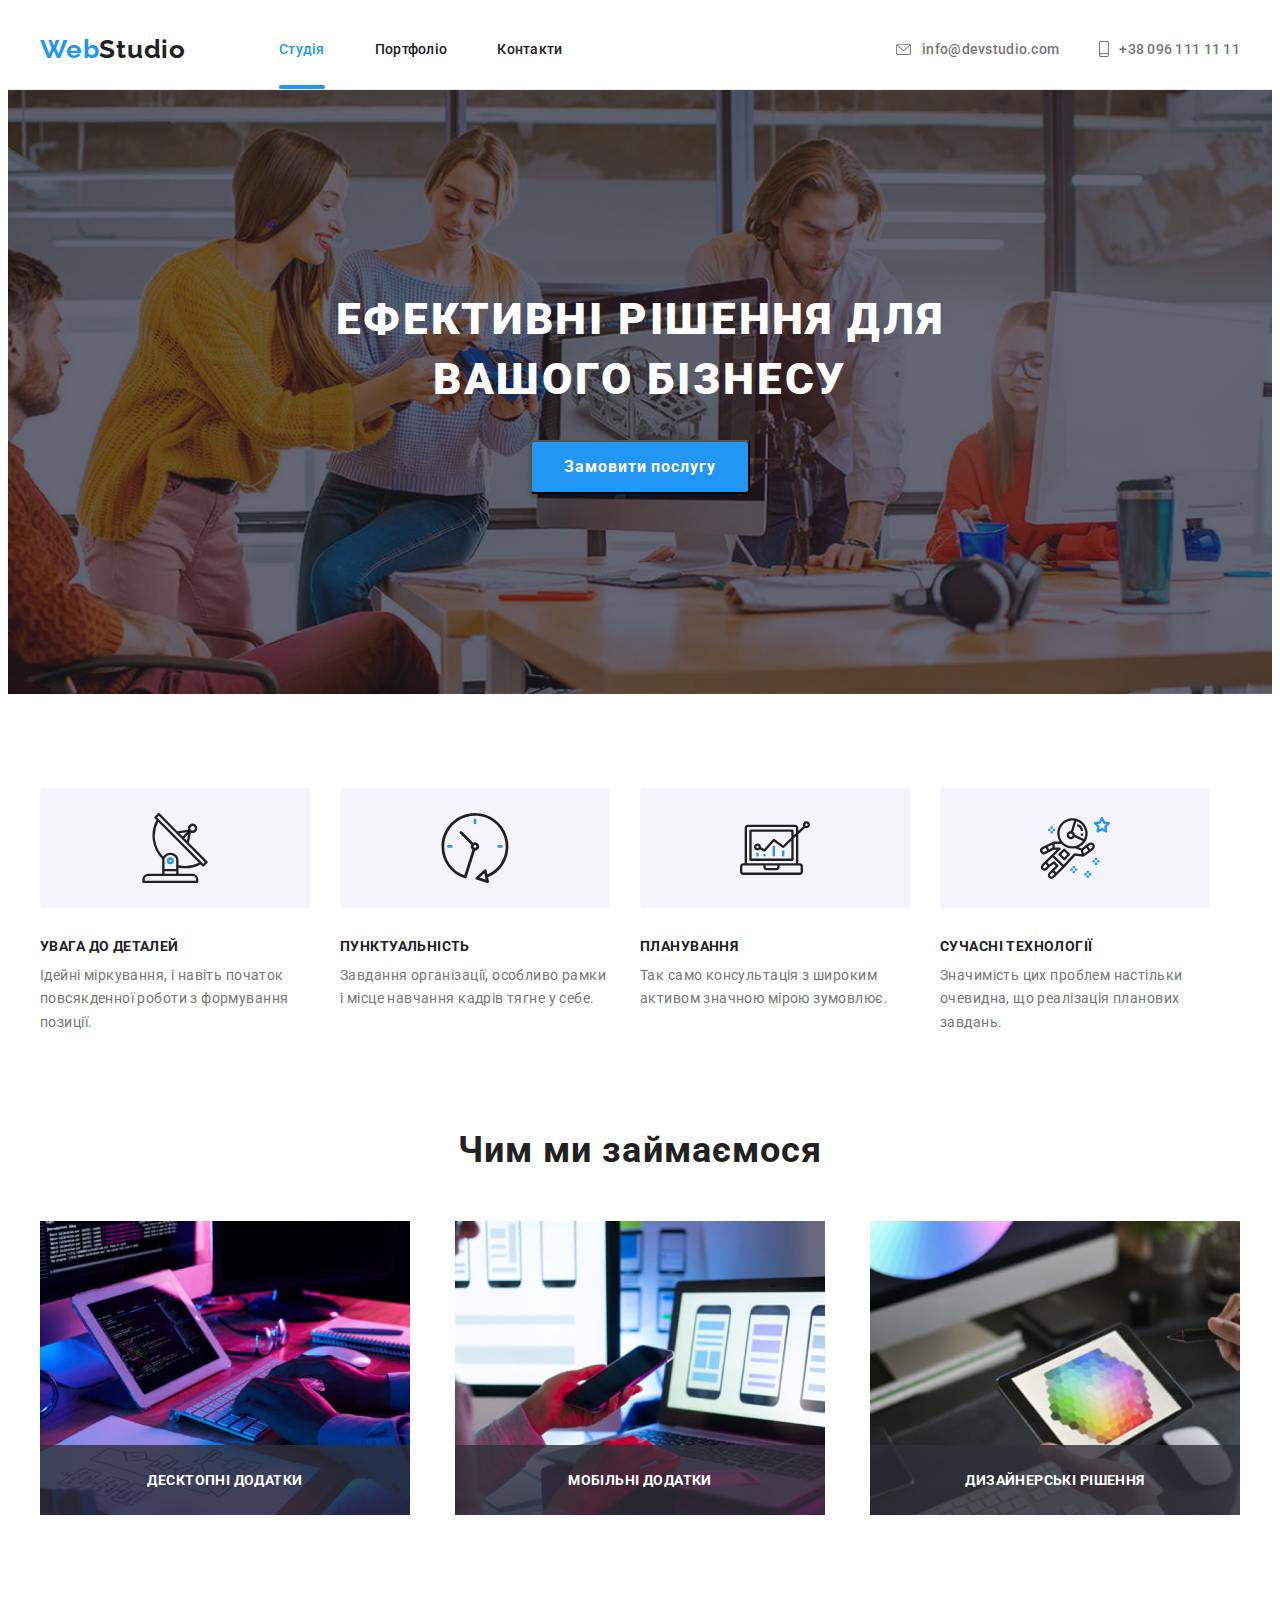
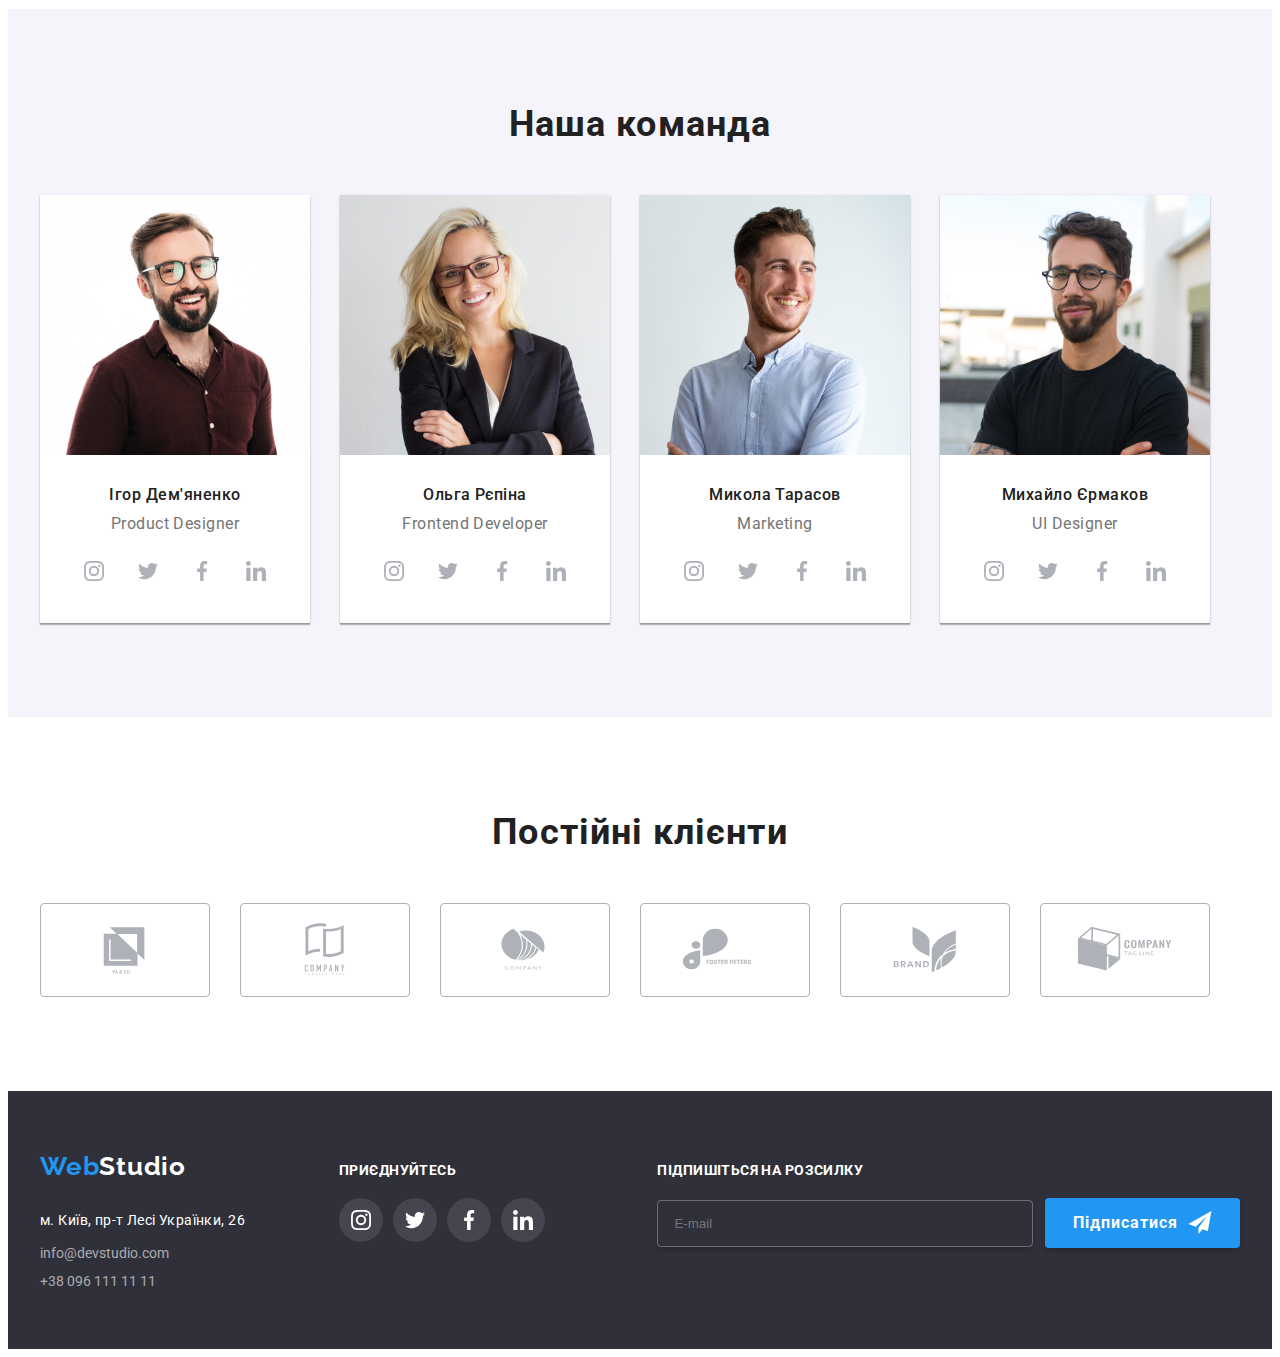
==== commit 08ac6041: "added changes" ====
--- a/index.html
+++ b/index.html
@@ -297,6 +297,10 @@
               <p class="about-item__description">Десктопні додатки</p>
               <img
                 class="about-item__img"
+                srcset="
+                  ./images/about/img-1.jpg   1x,
+                  ./images/about/img-1@2.jpg 2x
+                "
                 src="./images/about/img-1.jpg"
                 alt="розробка"
                 width="370"
@@ -307,6 +311,10 @@
               <p class="about-item__description">Мобільні додатки</p>
               <img
                 class="about-item__img"
+                srcset="
+                  ./images/about/img-2.jpg   1x,
+                  ./images/about/img-2@2.jpg 2x
+                "
                 src="./images/about/img-2.jpg"
                 alt="тестування"
                 width="370"
@@ -317,6 +325,10 @@
               <p class="about-item__description">Дизайнерські рішення</p>
               <img
                 class="about-item__img"
+                srcset="
+                  ./images/about/img-3.jpg   1x,
+                  ./images/about/img-3@2.jpg 2x
+                "
                 src="./images/about/img-3.jpg"
                 alt="веб-дизайн"
                 width="370"
--- a/css/main.min.css
+++ b/css/main.min.css
@@ -1 +1 @@
-:root{--main-font: "Roboto", sans-serif;--secondary-font: "Raleway", sans-serif;--accent-cl: #2196F3;--main-txt-cl: #757575;--secondary-txt-cl: rgba(255, 255, 255, 0.60);--white-color: #FFF;--dark-color: #212121;--main-bg-cl: #2F303A;--secondary-bg-cl: #F5F4FA}body{font-family:var(--main-font);font-size:14px;color:var(--main-txt-cl)}h1,h2,h3,h4,h5,h6,p{margin-top:0;margin-bottom:0}ul,ol{margin-top:0;margin-bottom:0;padding-left:0}li{list-style:none}.link,.content-item a{text-decoration:none}img{display:block}.container{padding-left:15px;padding-right:15px;margin-left:auto;margin-right:auto}@media screen and (min-width: 480px){.container{width:480px}}@media screen and (min-width: 768px){.container{width:768px}}@media screen and (min-width: 1200px){.container{width:1200px}}.header{border-bottom:1px solid #ececec}.logo{color:var(--accent-cl);font-family:var(--secondary-font);font-weight:700;line-height:normal}@media screen and (max-width: 767px){.logo{margin-top:16px;margin-bottom:16px;font-size:24px;letter-spacing:.72px}}@media screen and (min-width: 768px){.logo{margin-right:88px;font-size:24px;letter-spacing:.72px}}@media screen and (min-width: 1200px){.logo{margin-right:93px;font-size:26px;letter-spacing:.78px}}.logo-dark{color:var(--dark-color)}.logo-white{color:var(--white-color)}.header-container{display:-webkit-box;display:-ms-flexbox;display:flex;-webkit-box-align:center;-ms-flex-align:center;align-items:center}@media screen and (max-width: 767px){.header-container{-webkit-box-pack:justify;-ms-flex-pack:justify;justify-content:space-between}}.navigation{display:-webkit-box;display:-ms-flexbox;display:flex;-webkit-box-align:center;-ms-flex-align:center;align-items:center}.navigation-list{width:100%;display:-webkit-box;display:-ms-flexbox;display:flex;-webkit-box-align:center;-ms-flex-align:center;align-items:center;-webkit-box-pack:start;-ms-flex-pack:start;justify-content:start}@media screen and (max-width: 767px){.navigation-list{display:none}}.navigation-item{margin-right:50px}.navigation-item:last-child{margin-right:0}.navigation-item__menu{position:relative;display:block;padding-top:32px;padding-bottom:32px;color:var(--dark-color);font-family:var(--main-font);font-size:14px;font-weight:500;line-height:normal;letter-spacing:.28px;-webkit-transition-property:color;transition-property:color;-webkit-transition-duration:.25s;transition-duration:.25s;-webkit-transition-timing-function:cubic-bezier(0.4, 0, 0.2, 1);transition-timing-function:cubic-bezier(0.4, 0, 0.2, 1)}.navigation-item__menu:hover,.navigation-item__menu:focus{color:var(--accent-cl)}@media screen and (max-width: 767px){.contacts-list{display:none}}@media screen and (min-width: 768px){.contacts-list{margin-left:auto;display:-webkit-box;display:-ms-flexbox;display:flex;-webkit-box-orient:vertical;-webkit-box-direction:normal;-ms-flex-direction:column;flex-direction:column;gap:10px}}@media screen and (min-width: 1200px){.contacts-list{-webkit-box-align:center;-ms-flex-align:center;align-items:center;-webkit-box-orient:horizontal;-webkit-box-direction:normal;-ms-flex-direction:row;flex-direction:row;gap:0}}.contacts-item{display:-webkit-box;display:-ms-flexbox;display:flex;-webkit-box-align:center;-ms-flex-align:center;align-items:center;-webkit-box-pack:justify;-ms-flex-pack:justify;justify-content:space-between}@media screen and (min-width: 1200px){.contacts-item{margin-right:40px}}.contacts-item:last-child{margin-right:0}.contacts-item__icon{margin-right:10px;fill:currentColor}.contacts-item__menu{display:-webkit-box;display:-ms-flexbox;display:flex;-webkit-box-align:center;-ms-flex-align:center;align-items:center;color:var(--main-txt-cl);font-family:var(--main-font);font-size:14px;font-weight:500;line-height:normal;letter-spacing:.28px;-webkit-transition-property:color;transition-property:color;-webkit-transition-duration:.25s;transition-duration:.25s;-webkit-transition-timing-function:cubic-bezier(0.4, 0, 0.2, 1);transition-timing-function:cubic-bezier(0.4, 0, 0.2, 1)}@media screen and (min-width: 1200px){.contacts-item__menu{padding-top:32px;padding-bottom:32px}}.contacts-item__menu:hover,.contacts-item__menu:focus{color:var(--accent-cl)}.current::after{position:absolute;bottom:0;left:0;content:"";display:block;width:100%;height:4px;background-color:#2196f3;border-radius:2px}.navigation-item__menu.current{color:var(--accent-cl)}.brg-menu-btn{margin:0;padding:0;border:none;background-color:rgba(0,0,0,0)}@media screen and (min-width: 768px){.brg-menu-btn{display:none}}.brg-menu-btn.is-open{position:fixed;z-index:2;top:10px;right:15px}.icon-close:hover,.icon-close:focus,.icon-menu:hover,.icon-menu:focus{fill:var(--accent-cl)}.icon-close,.icon-menu{-webkit-transition-property:fill;transition-property:fill;-webkit-transition-duration:.25s;transition-duration:.25s;-webkit-transition-timing-function:cubic-bezier(0.4, 0, 0.2, 1);transition-timing-function:cubic-bezier(0.4, 0, 0.2, 1)}.brg-menu-btn .icon-close{display:none}.brg-menu-btn.is-open .icon-close{display:block;color:#2196f3}.brg-item__menu.current{color:var(--accent-cl)}.brg-menu-btn.is-open .icon-menu{display:none}.brg-box{display:-webkit-box;display:-ms-flexbox;display:flex;-webkit-box-orient:vertical;-webkit-box-direction:normal;-ms-flex-direction:column;flex-direction:column;height:100%}.brg-content{top:0;left:100%;padding:48px 40px;position:fixed;-webkit-transition:all .3s ease;transition:all .3s ease;width:100%;height:100%;display:none}.brg-content.is-open{display:block;background-color:var(--white-color);left:0;-webkit-transition:all .3s ease;transition:all .3s ease}.brg-item{margin-bottom:32px}.brg-item__menu{color:#212121;font-family:Roboto;font-size:40px;font-weight:500;line-height:normal;letter-spacing:.8px}.brg-item__menu:hover,.brg-item__menu:focus{color:var(--accent-cl)}.brg-contacts-list{margin-top:auto;margin-bottom:64px}.brg-contacts-item:first-child{margin-bottom:32px}.brg-contacts-item__tel{color:var(--accent-cl);font-family:var(--main-font);font-size:34px;font-weight:500;line-height:normal;letter-spacing:.68px}.brg-contacts-item__mail{color:var(--main-txt-cl);font-family:var(--main-font);font-size:24px;font-weight:500;line-height:normal;letter-spacing:.48px}.brg-social-list{display:-webkit-box;display:-ms-flexbox;display:flex}.brg-social-item:not(:last-child){padding-right:10px}.brg-social-item:not(:first-child){padding-left:10px}.brg-social-item:not(:last-child){border-right:1px solid rgba(33,33,33,.2)}.brg-social-item__link{color:var(--accent-cl);font-family:var(--main-font);font-size:18px;font-weight:500;line-height:22px;letter-spacing:.36px}.hero{background-repeat:no-repeat;background-position:50% 50%}@media screen and (max-width: 767px){.hero{background-image:url("../images/bg/hero-overlay.png"),url("../images/bg/hero-bg_sm.jpg")}}@media screen and (max-width: 767px)and (min-device-pixel-ratio: 2),screen and (max-width: 767px)and (-webkit-min-device-pixel-ratio: 2),screen and (max-width: 767px)and (min-resolution: 192dpi),screen and (max-width: 767px)and (min-resolution: 2dppx){.hero{background-image:url("../images/bg/hero-overlay.png"),url("../images/bg/hero-bg_sm@2.jpg")}}@media screen and (min-width: 768px){.hero{background-image:url("../images/bg/hero-overlay.png"),url("../images/bg/hero-bg_md.jpg")}}@media screen and (min-width: 768px)and (min-device-pixel-ratio: 2),screen and (min-width: 768px)and (-webkit-min-device-pixel-ratio: 2),screen and (min-width: 768px)and (min-resolution: 192dpi),screen and (min-width: 768px)and (min-resolution: 2dppx){.hero{background-image:url("../images/bg/hero-overlay.png"),url("../images/bg/hero-bg_md@2.jpg")}}@media screen and (min-width: 1200px){.hero{background-image:url("../images/bg/hero-overlay.png"),url("../images/bg/hero-bg_lg.jpg")}}@media screen and (min-width: 1200px)and (min-device-pixel-ratio: 2),screen and (min-width: 1200px)and (-webkit-min-device-pixel-ratio: 2),screen and (min-width: 1200px)and (min-resolution: 192dpi),screen and (min-width: 1200px)and (min-resolution: 2dppx){.hero{background-image:url("../images/bg/hero-overlay.png"),url("../images/bg/hero-bg_lg@2.jpg")}}@media screen and (max-width: 1200px){.hero{background-size:cover}}@media screen and (max-width: 1199px){.hero{padding-top:118px;padding-bottom:118px}}@media screen and (min-width: 1200px){.hero{padding-top:200px;padding-bottom:200px}}.hero__title{margin:auto;margin-bottom:30px;color:var(--white-color);text-align:center;font-family:var(--main-font);font-weight:900;text-transform:uppercase}@media screen and (max-width: 479px){.hero__title{width:100%}}@media screen and (min-width: 480px){.hero__title{font-size:26px;letter-spacing:1.56px;line-height:1.61em;width:360px}}@media screen and (min-width: 1200px){.hero__title{font-size:44px;letter-spacing:2.64px;line-height:1.36em;width:696px}}.hero__btn{display:block;margin:auto;border-radius:4px;background:var(--accent-cl);-webkit-box-shadow:0px 4px 4px 0px rgba(0,0,0,.15);box-shadow:0px 4px 4px 0px rgba(0,0,0,.15);cursor:pointer;color:var(--white-color);text-align:center;font-family:var(--main-font);font-size:16px;font-weight:700;line-height:1.87em;letter-spacing:.96px}@media screen and (max-width: 1199px){.hero__btn{padding:10px 24px}}@media screen and (min-width: 1200px){.hero__btn{padding:10px 32px}}.backdrop{position:fixed;top:0;left:0;width:100%;height:100%;background-color:rgba(0,0,0,.2);z-index:1;-webkit-transition-property:opacity,visibility;transition-property:opacity,visibility;-webkit-transition-duration:.25s;transition-duration:.25s;-webkit-transition-timing-function:cubic-bezier(0.4, 0, 0.2, 1);transition-timing-function:cubic-bezier(0.4, 0, 0.2, 1);opacity:1;visibility:visible}.backdrop.is-hidden{opacity:0;pointer-events:none;visibility:hidden}.modal-wrapper{padding:40px;position:absolute;top:50%;left:50%;-webkit-transform:translate(-50%, -50%);transform:translate(-50%, -50%);background-color:var(--white-color);border-radius:4px;-webkit-box-shadow:0px 2px 1px 0px rgba(0,0,0,.2),0px 1px 1px 0px rgba(0,0,0,.14),0px 1px 3px 0px rgba(0,0,0,.12);box-shadow:0px 2px 1px 0px rgba(0,0,0,.2),0px 1px 1px 0px rgba(0,0,0,.14),0px 1px 3px 0px rgba(0,0,0,.12);-webkit-transition-property:-webkit-transform;transition-property:-webkit-transform;transition-property:transform;transition-property:transform, -webkit-transform;-webkit-transition-duration:.25s;transition-duration:.25s;-webkit-transition-timing-function:cubic-bezier(0.4, 0, 0.2, 1);transition-timing-function:cubic-bezier(0.4, 0, 0.2, 1);visibility:visible;opacity:1}@media screen and (max-width: 480px){.modal-wrapper{width:90%}}@media screen and (max-width: 1199px){.modal-wrapper{width:450px}}@media screen and (min-width: 1200px){.modal-wrapper{width:528px}}.backdrop.is-hidden .modal-wrapper{-webkit-transform:translate(-50%, -50%) scale(0.78);transform:translate(-50%, -50%) scale(0.78)}.modal-btn{position:absolute;top:8px;right:8px;padding:0;width:30px;height:30px;background:rgba(0,0,0,0);border:none;cursor:pointer;-webkit-transition:fill 250ms cubic-bezier(0.4, 0, 0.2, 1);transition:fill 250ms cubic-bezier(0.4, 0, 0.2, 1)}.modal-btn:hover,.modal-btn:focus{fill:var(--accent-cl)}.modal-btn__ellipse{position:absolute;top:50%;left:50%;-webkit-transform:translate(-50%, -50%);transform:translate(-50%, -50%);opacity:.1}.modal-btn__close{position:absolute;top:50%;left:50%;-webkit-transform:translate(-50%, -50%);transform:translate(-50%, -50%)}.form-title{color:var(--dark-color);text-align:center;font-family:var(--main-font);font-size:20px;font-weight:700;line-height:normal;letter-spacing:.6px;margin-bottom:12px}@media screen and (max-width: 1199px){.form-title{line-height:30px}}@media screen and (min-width: 1200px){.form-title{line-height:normal}}.contact-form__group,.contact-form__policy,.submit-btn{display:block}.contact-form__group{position:relative;display:-webkit-box;display:-ms-flexbox;display:flex;-webkit-box-orient:vertical;-webkit-box-direction:normal;-ms-flex-direction:column;flex-direction:column;gap:4px;margin-bottom:10px}.contact-form__subtitle{color:var(--main-txt-cl);font-family:var(--main-font);font-size:12px;font-weight:400;line-height:normal;letter-spacing:.12px}.contact-form__input{width:100%;padding:12px 0 12px 42px;border-radius:4px;border:1px solid rgba(33,33,33,.2);outline:rgba(0,0,0,0);-webkit-transition:border-color 250ms cubic-bezier(0.4, 0, 0.2, 1);transition:border-color 250ms cubic-bezier(0.4, 0, 0.2, 1)}.contact-form__input:focus{border-color:var(--accent-cl)}.contact-form__message{resize:none;width:100%;height:120px;margin-bottom:10px;padding:12px 16px;border-radius:4px;border:1px solid rgba(33,33,33,.2);outline:rgba(0,0,0,0);-webkit-transition:border-color 250ms cubic-bezier(0.4, 0, 0.2, 1);transition:border-color 250ms cubic-bezier(0.4, 0, 0.2, 1)}.contact-form__message:focus{border-color:var(--accent-cl)}.contact-form__icon{position:absolute;bottom:11px;left:12px;-webkit-transition:fill 250ms cubic-bezier(0.4, 0, 0.2, 1);transition:fill 250ms cubic-bezier(0.4, 0, 0.2, 1)}.contact-form__policy{display:-webkit-box;display:-ms-flexbox;display:flex;-webkit-box-align:center;-ms-flex-align:center;align-items:center;margin-left:12px}.contact-form__input:focus+.contact-form__icon{fill:var(--accent-cl)}.visually-hidden{display:none}.border-checkbox{width:16px;height:15px;display:-webkit-box;display:-ms-flexbox;display:flex;-webkit-box-align:center;-ms-flex-align:center;align-items:center;-webkit-box-pack:center;-ms-flex-pack:center;justify-content:center;margin-right:7px;outline:2px solid var(--dark-color);outline-offset:-2px;border-radius:3px}.border-checkbox:focus{outline:2px solid var(--accent-cl)}.checkbox:checked+.border-checkbox{background-color:var(--accent-cl);outline:none}.policy-link{color:var(--accent-cl)}.submit-btn{display:block;margin:30px auto 0 auto;padding:10px 52px;border-radius:4px;border:none;background:var(--accent-cl);-webkit-box-shadow:0px 4px 4px 0px rgba(0,0,0,.15);box-shadow:0px 4px 4px 0px rgba(0,0,0,.15);cursor:pointer;color:var(--white-color);text-align:center;font-family:var(--main-font);font-size:16px;font-weight:700;line-height:30px;letter-spacing:.96px}@media screen and (max-width: 767px){.feature{padding-top:60px;padding-bottom:60px}}@media screen and (min-width: 768px){.feature{padding-top:60px;padding-bottom:60px}}@media screen and (min-width: 1200px){.feature{padding-top:94px;padding-bottom:94px}}@media screen and (min-width: 768px){.feature-list{display:-webkit-box;display:-ms-flexbox;display:flex;-ms-flex-wrap:wrap;flex-wrap:wrap;gap:30px}}@media screen and (min-width: 1200px){.feature-list{-ms-flex-wrap:nowrap;flex-wrap:nowrap}}@media screen and (max-width: 768px){.feature-item{margin-bottom:30px;width:100%}.feature-item:last-child{margin-bottom:0}}@media screen and (min-width: 768px){.feature-item{width:calc(50% - 15px)}}@media screen and (min-width: 1200px){.feature-item{width:270px}}.feature-item__title{margin-bottom:10px;color:var(--dark-color);font-family:var(--main-font);font-size:14px;font-weight:700;line-height:normal;letter-spacing:.42px;text-transform:uppercase}@media screen and (max-width: 768px){.feature-item__title{text-align:center}}.feature-item__description{color:#757575;font-family:var(--main-font);font-size:14px;line-height:1.7em;letter-spacing:.42px}.feature-box{height:120px;border-radius:4px;background:#f5f4fa;display:-webkit-box;display:-ms-flexbox;display:flex;-webkit-box-align:center;-ms-flex-align:center;align-items:center;-webkit-box-pack:center;-ms-flex-pack:center;justify-content:center;margin-bottom:30px}.about{padding-bottom:94px}.about__list{display:-webkit-box;display:-ms-flexbox;display:flex;-webkit-box-align:center;-ms-flex-align:center;align-items:center;-webkit-box-pack:justify;-ms-flex-pack:justify;justify-content:space-between}.about__title{margin-bottom:50px}@media screen and (max-width: 1199px){.about{display:none}}.about-item{margin-right:30px;position:relative}.about-item__description{display:-webkit-box;display:-ms-flexbox;display:flex;-webkit-box-align:center;-ms-flex-align:center;align-items:center;-webkit-box-pack:center;-ms-flex-pack:center;justify-content:center;position:absolute;left:0;bottom:0;width:100%;height:70px;background:rgba(47,48,58,.8);color:var(--white-color);text-align:center;font-family:var(--main-font);font-size:14px;font-weight:700;line-height:normal;letter-spacing:.42px;text-transform:uppercase}.about-item:last-child{margin-right:0}.about__title{color:var(--dark-color);text-align:center;font-family:var(--main-font);font-size:36px;font-weight:700;line-height:normal;letter-spacing:1.08px}.team{background-color:var(--secondary-bg-cl)}@media screen and (max-width: 767px){.team{padding-top:60px;padding-bottom:60px}}@media screen and (min-width: 768px){.team{padding-top:60px;padding-bottom:60px}}@media screen and (min-width: 1200px){.team{padding-top:94px;padding-bottom:94px}}.team__title{color:var(--dark-color);text-align:center;font-family:var(--main-font);font-weight:700;line-height:normal}@media screen and (max-width: 1199px){.team__title{margin-bottom:30px;font-size:28px;letter-spacing:.84px}}@media screen and (min-width: 1200px){.team__title{margin-bottom:50px;font-size:36px;letter-spacing:1.08px}}@media screen and (min-width: 768px){.member-list{display:-webkit-box;display:-ms-flexbox;display:flex;-ms-flex-wrap:wrap;flex-wrap:wrap;gap:30px}}@media screen and (min-width: 1200px){.member-list{-ms-flex-wrap:nowrap;flex-wrap:nowrap;-webkit-box-align:center;-ms-flex-align:center;align-items:center}}.member-item{-webkit-box-shadow:0px 2px 1px 0px rgba(0,0,0,.2),0px 1px 1px 0px rgba(0,0,0,.14),0px 1px 3px 0px rgba(0,0,0,.12);box-shadow:0px 2px 1px 0px rgba(0,0,0,.2),0px 1px 1px 0px rgba(0,0,0,.14),0px 1px 3px 0px rgba(0,0,0,.12)}@media screen and (max-width: 768px){.member-item{margin-bottom:30px;width:100%}.member-item:last-child{margin-bottom:0}}@media screen and (min-width: 768px){.member-item{width:calc(50% - 15px)}}@media screen and (min-width: 1200px){.member-item{width:270px}}.member-item__group{padding-top:30px;padding-bottom:30px;border-radius:0px 0px 4px 4px;background:var(--white-color);text-align:center;font-family:var(--main-font);line-height:normal;letter-spacing:.48px;padding-right:32px;padding-left:32px}.member-item__title{margin-bottom:10px;color:var(--dark-color);font-weight:500;font-size:16px}.member-item__position{color:var(--main-txt-cl);font-size:16px;margin-bottom:16px}.member-item__img{width:100%}.social-list{display:-webkit-box;display:-ms-flexbox;display:flex;-webkit-box-align:center;-ms-flex-align:center;align-items:center;-webkit-box-pack:center;-ms-flex-pack:center;justify-content:center}.social-item{width:44px;height:44px;background-color:var(--white-color);display:-webkit-box;display:-ms-flexbox;display:flex;-webkit-box-align:center;-ms-flex-align:center;align-items:center;-webkit-box-pack:center;-ms-flex-pack:center;justify-content:center;margin-right:10px}.social-item__link{width:44px;height:44px;border-radius:50%;display:-webkit-box;display:-ms-flexbox;display:flex;-webkit-box-align:center;-ms-flex-align:center;align-items:center;-webkit-box-pack:center;-ms-flex-pack:center;justify-content:center;-webkit-transition-property:background-color;transition-property:background-color;-webkit-transition-duration:.25s;transition-duration:.25s;-webkit-transition-timing-function:cubic-bezier(0.4, 0, 0.2, 1);transition-timing-function:cubic-bezier(0.4, 0, 0.2, 1)}.social-item__link:hover,.social-item__link:focus{background-color:var(--accent-cl);fill:var(--white-color)}.social-item__link:hover .social-item__icon,.social-item__link:focus .social-item__icon{fill:var(--white-color)}.social-item:last-child{margin-right:0}.social-item__icon{fill:#afb1b8;-webkit-transition-property:fill;transition-property:fill;-webkit-transition-duration:.25s;transition-duration:.25s;-webkit-transition-timing-function:cubic-bezier(0.4, 0, 0.2, 1);transition-timing-function:cubic-bezier(0.4, 0, 0.2, 1)}@media screen and (max-width: 767px){.customers{padding-top:60px;padding-bottom:60px}}@media screen and (min-width: 768px){.customers{padding-top:60px;padding-bottom:60px}}@media screen and (min-width: 1200px){.customers{padding-top:94px;padding-bottom:94px}}.customers__title{color:var(--dark-color);text-align:center;font-family:var(--main-font);font-weight:700;line-height:normal}@media screen and (max-width: 1199px){.customers__title{margin-bottom:30px;font-size:28px;letter-spacing:.84px}}@media screen and (min-width: 1200px){.customers__title{margin-bottom:50px;font-size:36px;letter-spacing:1.08px}}.customers__list{display:-webkit-box;display:-ms-flexbox;display:flex;-ms-flex-wrap:wrap;flex-wrap:wrap;-webkit-box-align:center;-ms-flex-align:center;align-items:center;gap:30px}@media screen and (min-width: 1200px){.customers__list{-ms-flex-wrap:nowrap;flex-wrap:nowrap;-webkit-box-align:center;-ms-flex-align:center;align-items:center}}@media screen and (max-width: 768px){.customers__item{width:calc((100% - 30px)/2)}}@media screen and (min-width: 768px){.customers__item{width:calc((100% - 60px)/3)}}@media screen and (min-width: 1200px){.customers__item{width:170px}}.customers__link{display:-webkit-box;display:-ms-flexbox;display:flex;-webkit-box-align:center;-ms-flex-align:center;align-items:center;-webkit-box-pack:center;-ms-flex-pack:center;justify-content:center;height:92px;border-radius:4px;border:1px solid #afb1b8;-webkit-transition-property:border;transition-property:border;-webkit-transition-duration:.25s;transition-duration:.25s;-webkit-transition-timing-function:cubic-bezier(0.4, 0, 0.2, 1);transition-timing-function:cubic-bezier(0.4, 0, 0.2, 1)}.customers__link:hover,.customers__link:focus{fill:var(--accent-cl);border:1px solid var(--accent-cl)}.customers__icon{fill:#afb1b8;-webkit-transition-property:fill;transition-property:fill;-webkit-transition-duration:.25s;transition-duration:.25s;-webkit-transition-timing-function:cubic-bezier(0.4, 0, 0.2, 1);transition-timing-function:cubic-bezier(0.4, 0, 0.2, 1)}.customers__link:hover .customers__icon,.customers__link:focus .customers__icon{fill:var(--accent-cl)}.portfolio{padding-top:94px;padding-bottom:94px}.filter-list{margin-bottom:50px;display:-webkit-box;display:-ms-flexbox;display:flex;-webkit-box-align:center;-ms-flex-align:center;align-items:center}@media screen and (max-width: 768px){.filter-list{-ms-flex-wrap:wrap;flex-wrap:wrap}}@media screen and (min-width: 768px){.filter-list{-ms-flex-wrap:nowrap;flex-wrap:nowrap;-webkit-box-pack:center;-ms-flex-pack:center;justify-content:center}}.filter-item{margin-right:8px}.filter-item:last-child{margin-right:0}@media screen and (max-width: 767px){.filter-item:nth-child(n+4){margin-top:15px}.filter-item:nth-child(3){-ms-flex-preferred-size:30%;flex-basis:30%}}.filter-btn{padding:6px 22px;border:none;border-radius:4px;background:var(--secondary-bg-cl);cursor:pointer;color:var(--dark-color);text-align:center;font-size:16px;font-weight:500;line-height:1.62em;letter-spacing:.48px;-webkit-transition-property:color,background-color,-webkit-box-shadow;transition-property:color,background-color,-webkit-box-shadow;transition-property:box-shadow,color,background-color;transition-property:box-shadow,color,background-color,-webkit-box-shadow;-webkit-transition-duration:.25s;transition-duration:.25s;-webkit-transition-timing-function:cubic-bezier(0.4, 0, 0.2, 1);transition-timing-function:cubic-bezier(0.4, 0, 0.2, 1)}.filter-btn:hover,.filter-btn:focus{color:var(--white-color);background-color:var(--accent-cl);-webkit-box-shadow:0px 2px 2px 0px rgba(0,0,0,.12),0px 1px 2px 0px rgba(0,0,0,.08),0px 3px 1px 0px rgba(0,0,0,.1);box-shadow:0px 2px 2px 0px rgba(0,0,0,.12),0px 1px 2px 0px rgba(0,0,0,.08),0px 3px 1px 0px rgba(0,0,0,.1)}.content-list{display:-webkit-box;display:-ms-flexbox;display:flex;-webkit-box-align:center;-ms-flex-align:center;align-items:center;-ms-flex-wrap:wrap;flex-wrap:wrap;gap:30px;-webkit-box-align:stretch;-ms-flex-align:stretch;align-items:stretch}@media screen and (max-width: 768px){.content-item{margin-bottom:30px;width:100%}.content-item:last-child{margin-bottom:0}}@media screen and (min-width: 768px)and (max-width: 1199px){.content-item{width:calc(50% - 15px)}}.content-item__link{display:block;-webkit-transition-property:-webkit-box-shadow;transition-property:-webkit-box-shadow;transition-property:box-shadow;transition-property:box-shadow, -webkit-box-shadow;-webkit-transition-duration:.25s;transition-duration:.25s;-webkit-transition-timing-function:cubic-bezier(0.4, 0, 0.2, 1);transition-timing-function:cubic-bezier(0.4, 0, 0.2, 1)}.content-item__link:hover,.content-item__link:focus{-webkit-box-shadow:1px 4px 6px 0px rgba(0,0,0,.16),0px 4px 4px 0px rgba(0,0,0,.06),0px 1px 1px 0px rgba(0,0,0,.12);box-shadow:1px 4px 6px 0px rgba(0,0,0,.16),0px 4px 4px 0px rgba(0,0,0,.06),0px 1px 1px 0px rgba(0,0,0,.12)}.content-item__wrapper{position:relative;overflow:hidden;z-index:-1}.content-item__text{position:absolute;background:rgba(33,150,243,.9);width:100%;height:100%;bottom:-100%;-webkit-transition-property:bottom;transition-property:bottom;-webkit-transition-duration:.25s;transition-duration:.25s;-webkit-transition-timing-function:cubic-bezier(0.4, 0, 0.2, 1);transition-timing-function:cubic-bezier(0.4, 0, 0.2, 1);color:var(--white-color);font-family:var(--main-font);font-size:18px;font-weight:400;line-height:28px;letter-spacing:.54px;padding:63px 24px}.content-item__description{padding:20px 24px;border:1px solid #eee;border-top:none;background:var(--white-color)}@media screen and (min-width: 768px)and (max-width: 1199px){.content-item__description{height:146px}}.content-item__description--title{margin-bottom:4px;color:var(--dark-color);font-size:18px;font-weight:700;line-height:2em;letter-spacing:1.08px}.content-item__description--subtitle{color:var(--main-txt-cl);font-size:16px;line-height:1.87em;letter-spacing:.48px}.content-item__img{width:370px;height:294px}@media screen and (max-width: 767px){.content-item__img{width:100%}}li:hover .content-item__text,li:focus .content-item__text{bottom:0}.footer{padding-top:60px;padding-bottom:60px;background-color:var(--main-bg-cl)}@media screen and (min-width: 768px){.footer-box{display:-webkit-box;display:-ms-flexbox;display:flex;-ms-flex-wrap:wrap;flex-wrap:wrap;-ms-flex-pack:distribute;justify-content:space-around}}@media screen and (min-width: 1200px){.footer-box{-webkit-box-align:baseline;-ms-flex-align:baseline;align-items:baseline}}.footer-box__content{text-align:center}@media screen and (min-width: 1200px){.footer-box__content{text-align:left}}.footer-logo{color:var(--accent-cl);font-family:var(--secondary-font);font-size:26px;font-weight:700;line-height:normal;letter-spacing:.78px}@media screen and (max-width: 767px){.join{margin-top:60px}}.join__title{margin-bottom:20px;color:var(--white-color);font-family:var(--main-font);font-size:14px;font-weight:700;line-height:normal;letter-spacing:.42px;text-transform:uppercase;text-align:center}@media screen and (min-width: 768px){.join__title{text-align:center}}@media screen and (min-width: 1200px){.join__title{text-align:left}}@media screen and (min-width: 1200px){.join{margin-left:94px}}.join-item{width:44px;height:44px;border-radius:50%;background-color:rgba(255,255,255,.1);margin-right:10px}.join-item__link{width:44px;height:44px;border-radius:50%;display:-webkit-box;display:-ms-flexbox;display:flex;-webkit-box-align:center;-ms-flex-align:center;align-items:center;-webkit-box-pack:center;-ms-flex-pack:center;justify-content:center;-webkit-transition-property:background-color;transition-property:background-color;-webkit-transition-duration:.25s;transition-duration:.25s;-webkit-transition-timing-function:cubic-bezier(0.4, 0, 0.2, 1);transition-timing-function:cubic-bezier(0.4, 0, 0.2, 1)}.join-item__link:hover,.join-item__link:focus{background-color:var(--accent-cl)}.join-item__icon{fill:var(--white-color)}.join-list{display:-webkit-box;display:-ms-flexbox;display:flex}@media screen and (max-width: 767px){.join-list{-webkit-box-align:center;-ms-flex-align:center;align-items:center;-webkit-box-pack:center;-ms-flex-pack:center;justify-content:center}}.address{margin-top:28px}.address-adr{color:var(--white-color);font-style:normal;font-size:14px;line-height:1.71em;letter-spacing:.42px}.address-list{margin-top:12px}.address-item:first-child{margin-bottom:12px}.address-item__link{color:rgba(255,255,255,.6);font-style:normal;-webkit-transition-property:color;transition-property:color;-webkit-transition-duration:.25s;transition-duration:.25s;-webkit-transition-timing-function:cubic-bezier(0.4, 0, 0.2, 1);transition-timing-function:cubic-bezier(0.4, 0, 0.2, 1)}.address-item__link:hover,.address-item__link:focus{color:var(--accent-cl)}.footer-signup{margin-top:60px}@media screen and (min-width: 1200px){.footer-signup{margin-left:auto;margin-top:0}}.footer-signup-form{display:-webkit-box;display:-ms-flexbox;display:flex;gap:20px;-webkit-box-orient:vertical;-webkit-box-direction:normal;-ms-flex-direction:column;flex-direction:column;-webkit-box-align:center;-ms-flex-align:center;align-items:center;-webkit-box-pack:center;-ms-flex-pack:center;justify-content:center}@media screen and (min-width: 1200px){.footer-signup-form{-webkit-box-orient:horizontal;-webkit-box-direction:normal;-ms-flex-direction:row;flex-direction:row;gap:12px}}.signup-text{display:block;margin-bottom:20px;color:var(--white-color);font-family:var(--main-font);font-size:14px;font-weight:700;line-height:normal;letter-spacing:.42px;text-transform:uppercase;text-align:center}@media screen and (min-width: 1200px){.signup-text{text-align:left}}.signup-input{border-radius:4px;border:1px solid rgba(255,255,255,.3);background:rgba(33,150,243,0);-webkit-box-shadow:0px 4px 4px 0px rgba(0,0,0,.15);box-shadow:0px 4px 4px 0px rgba(0,0,0,.15);padding:15px 0 15px 16px;width:358px;color:var(--white-color)}@media screen and (max-width: 767px){.signup-input{width:100%}}.signup-btn{display:-webkit-box;display:-ms-flexbox;display:flex;-webkit-box-align:center;-ms-flex-align:center;align-items:center;-webkit-box-pack:center;-ms-flex-pack:center;justify-content:center;padding:10px 28px;gap:10px;border-radius:4px;background:#2196f3;-webkit-box-shadow:0px 4px 4px 0px rgba(0,0,0,.15);box-shadow:0px 4px 4px 0px rgba(0,0,0,.15);color:var(--white-color);text-align:center;font-family:var(--main-font);font-size:16px;font-weight:700;line-height:30px;letter-spacing:.96px;border:none;cursor:pointer}.signup-btn__icon{fill:var(--white-color)}/*# sourceMappingURL=main.min.css.map */+:root{--main-font: "Roboto", sans-serif;--secondary-font: "Raleway", sans-serif;--accent-cl: #2196F3;--main-txt-cl: #757575;--secondary-txt-cl: rgba(255, 255, 255, 0.60);--white-color: #FFF;--dark-color: #212121;--main-bg-cl: #2F303A;--secondary-bg-cl: #F5F4FA}body{font-family:var(--main-font);font-size:14px;color:var(--main-txt-cl)}h1,h2,h3,h4,h5,h6,p{margin-top:0;margin-bottom:0}ul,ol{margin-top:0;margin-bottom:0;padding-left:0}li{list-style:none}.link,.content-item a{text-decoration:none}img{display:block}.container{padding-left:15px;padding-right:15px;margin-left:auto;margin-right:auto}@media screen and (min-width: 480px){.container{width:480px}}@media screen and (min-width: 768px){.container{width:768px}}@media screen and (min-width: 1200px){.container{width:1200px}}.header{border-bottom:1px solid #ececec}.logo{color:var(--accent-cl);font-family:var(--secondary-font);font-weight:700;line-height:normal}@media screen and (max-width: 767px){.logo{margin-top:16px;margin-bottom:16px;font-size:24px;letter-spacing:.72px}}@media screen and (min-width: 768px){.logo{margin-right:88px;font-size:24px;letter-spacing:.72px}}@media screen and (min-width: 1200px){.logo{margin-right:93px;font-size:26px;letter-spacing:.78px}}.logo-dark{color:var(--dark-color)}.logo-white{color:var(--white-color)}.header-container{display:-webkit-box;display:-ms-flexbox;display:flex;-webkit-box-align:center;-ms-flex-align:center;align-items:center;position:relative}@media screen and (max-width: 767px){.header-container{-webkit-box-pack:justify;-ms-flex-pack:justify;justify-content:space-between}}.navigation{display:-webkit-box;display:-ms-flexbox;display:flex;-webkit-box-align:center;-ms-flex-align:center;align-items:center}.navigation-list{width:100%;display:-webkit-box;display:-ms-flexbox;display:flex;-webkit-box-align:center;-ms-flex-align:center;align-items:center;-webkit-box-pack:start;-ms-flex-pack:start;justify-content:start}@media screen and (max-width: 767px){.navigation-list{display:none}}.navigation-item{margin-right:50px}.navigation-item:last-child{margin-right:0}.navigation-item__menu{position:relative;display:block;padding-top:32px;padding-bottom:32px;color:var(--dark-color);font-family:var(--main-font);font-size:14px;font-weight:500;line-height:normal;letter-spacing:.28px;-webkit-transition-property:color;transition-property:color;-webkit-transition-duration:.25s;transition-duration:.25s;-webkit-transition-timing-function:cubic-bezier(0.4, 0, 0.2, 1);transition-timing-function:cubic-bezier(0.4, 0, 0.2, 1)}.navigation-item__menu:hover,.navigation-item__menu:focus{color:var(--accent-cl)}@media screen and (max-width: 767px){.contacts-list{display:none}}@media screen and (min-width: 768px){.contacts-list{margin-left:auto;display:-webkit-box;display:-ms-flexbox;display:flex;-webkit-box-orient:vertical;-webkit-box-direction:normal;-ms-flex-direction:column;flex-direction:column;gap:10px}}@media screen and (min-width: 1200px){.contacts-list{-webkit-box-align:center;-ms-flex-align:center;align-items:center;-webkit-box-orient:horizontal;-webkit-box-direction:normal;-ms-flex-direction:row;flex-direction:row;gap:0}}.contacts-item{display:-webkit-box;display:-ms-flexbox;display:flex;-webkit-box-align:center;-ms-flex-align:center;align-items:center;-webkit-box-pack:justify;-ms-flex-pack:justify;justify-content:space-between}@media screen and (min-width: 1200px){.contacts-item{margin-right:40px}}.contacts-item:last-child{margin-right:0}.contacts-item__icon{margin-right:10px;fill:currentColor}.contacts-item__menu{display:-webkit-box;display:-ms-flexbox;display:flex;-webkit-box-align:center;-ms-flex-align:center;align-items:center;color:var(--main-txt-cl);font-family:var(--main-font);font-size:14px;font-weight:500;line-height:normal;letter-spacing:.28px;-webkit-transition-property:color;transition-property:color;-webkit-transition-duration:.25s;transition-duration:.25s;-webkit-transition-timing-function:cubic-bezier(0.4, 0, 0.2, 1);transition-timing-function:cubic-bezier(0.4, 0, 0.2, 1)}@media screen and (min-width: 1200px){.contacts-item__menu{padding-top:32px;padding-bottom:32px}}.contacts-item__menu:hover,.contacts-item__menu:focus{color:var(--accent-cl)}.current::after{position:absolute;bottom:0;left:0;content:"";display:block;width:100%;height:4px;background-color:#2196f3;border-radius:2px}.navigation-item__menu.current{color:var(--accent-cl)}.brg-menu-btn{border:none;background-color:rgba(0,0,0,0);position:absolute;top:10px;right:15px;-webkit-transition-property:fill;transition-property:fill;-webkit-transition-duration:.25s;transition-duration:.25s;-webkit-transition-timing-function:cubic-bezier(0.4, 0, 0.2, 1);transition-timing-function:cubic-bezier(0.4, 0, 0.2, 1)}.brg-menu-btn:hover,.brg-menu-btn:focus{fill:var(--accent-cl)}@media screen and (min-width: 768px){.brg-menu-btn{display:none}}.brg-menu-btn.is-open{position:fixed;z-index:2;top:10px;right:15px}.brg-menu-btn .icon-close{display:none}.brg-menu-btn.is-open .icon-close{display:block;color:#2196f3}.brg-item__menu.current{color:var(--accent-cl)}.brg-menu-btn.is-open .icon-menu{display:none}.brg-box{display:-webkit-box;display:-ms-flexbox;display:flex;-webkit-box-orient:vertical;-webkit-box-direction:normal;-ms-flex-direction:column;flex-direction:column;height:100%}.brg-content{top:0;left:100%;padding:48px 40px;position:fixed;-webkit-transition:all .3s ease;transition:all .3s ease;width:100%;height:100%;display:none}.brg-content.is-open{display:block;background-color:var(--white-color);left:0;-webkit-transition:all .3s ease;transition:all .3s ease}.brg-item{margin-bottom:32px}.brg-item__menu{color:#212121;font-family:Roboto;font-size:40px;font-weight:500;line-height:normal;letter-spacing:.8px}.brg-item__menu:hover,.brg-item__menu:focus{color:var(--accent-cl)}.brg-contacts-list{margin-top:auto;margin-bottom:64px}.brg-contacts-item:first-child{margin-bottom:32px}.brg-contacts-item__tel{color:var(--accent-cl);font-family:var(--main-font);font-size:34px;font-weight:500;line-height:normal;letter-spacing:.68px}@media screen and (max-width: 480px){.brg-contacts-item__tel{font-size:26px}}.brg-contacts-item__mail{color:var(--main-txt-cl);font-family:var(--main-font);font-size:24px;font-weight:500;line-height:normal;letter-spacing:.48px}.brg-social-list{display:-webkit-box;display:-ms-flexbox;display:flex}.brg-social-item:not(:last-child){padding-right:10px}.brg-social-item:not(:first-child){padding-left:10px}.brg-social-item:not(:last-child){border-right:1px solid rgba(33,33,33,.2)}.brg-social-item__link{color:var(--accent-cl);font-family:var(--main-font);font-size:18px;font-weight:500;line-height:22px;letter-spacing:.36px}@media screen and (max-width: 480px){.brg-social-item__link{font-size:12px}}.hero{max-width:1600px;margin:0 auto;background-repeat:no-repeat;background-position:50% 50%;background-size:cover}@media screen and (max-width: 767px){.hero{background-image:-webkit-gradient(linear, left top, left bottom, from(rgba(47, 48, 58, 0.4)), to(rgba(47, 48, 58, 0.4))),url("../images/bg/hero-bg_sm.jpg");background-image:linear-gradient(rgba(47, 48, 58, 0.4), rgba(47, 48, 58, 0.4)),url("../images/bg/hero-bg_sm.jpg")}}@media screen and (max-width: 767px)and (min-device-pixel-ratio: 2),screen and (max-width: 767px)and (-webkit-min-device-pixel-ratio: 2),screen and (max-width: 767px)and (min-resolution: 192dpi),screen and (max-width: 767px)and (min-resolution: 2dppx){.hero{background-image:-webkit-gradient(linear, left top, left bottom, from(rgba(47, 48, 58, 0.4)), to(rgba(47, 48, 58, 0.4))),url("../images/bg/hero-bg_sm@2.jpg");background-image:linear-gradient(rgba(47, 48, 58, 0.4), rgba(47, 48, 58, 0.4)),url("../images/bg/hero-bg_sm@2.jpg")}}@media screen and (min-width: 768px){.hero{background-image:-webkit-gradient(linear, left top, left bottom, from(rgba(47, 48, 58, 0.4)), to(rgba(47, 48, 58, 0.4))),url("../images/bg/hero-bg_md.jpg");background-image:linear-gradient(rgba(47, 48, 58, 0.4), rgba(47, 48, 58, 0.4)),url("../images/bg/hero-bg_md.jpg")}}@media screen and (min-width: 768px)and (min-device-pixel-ratio: 2),screen and (min-width: 768px)and (-webkit-min-device-pixel-ratio: 2),screen and (min-width: 768px)and (min-resolution: 192dpi),screen and (min-width: 768px)and (min-resolution: 2dppx){.hero{background-image:-webkit-gradient(linear, left top, left bottom, from(rgba(47, 48, 58, 0.4)), to(rgba(47, 48, 58, 0.4))),url("../images/bg/hero-bg_md@2.jpg");background-image:linear-gradient(rgba(47, 48, 58, 0.4), rgba(47, 48, 58, 0.4)),url("../images/bg/hero-bg_md@2.jpg")}}@media screen and (min-width: 1200px){.hero{background-image:-webkit-gradient(linear, left top, left bottom, from(rgba(47, 48, 58, 0.4)), to(rgba(47, 48, 58, 0.4))),url("../images/bg/hero-bg_lg.jpg");background-image:linear-gradient(rgba(47, 48, 58, 0.4), rgba(47, 48, 58, 0.4)),url("../images/bg/hero-bg_lg.jpg")}}@media screen and (min-width: 1200px)and (min-device-pixel-ratio: 2),screen and (min-width: 1200px)and (-webkit-min-device-pixel-ratio: 2),screen and (min-width: 1200px)and (min-resolution: 192dpi),screen and (min-width: 1200px)and (min-resolution: 2dppx){.hero{background-image:-webkit-gradient(linear, left top, left bottom, from(rgba(47, 48, 58, 0.4)), to(rgba(47, 48, 58, 0.4))),url("../images/bg/hero-bg_lg@2.jpg");background-image:linear-gradient(rgba(47, 48, 58, 0.4), rgba(47, 48, 58, 0.4)),url("../images/bg/hero-bg_lg@2.jpg")}}@media screen and (max-width: 1200px){.hero{background-size:cover}}@media screen and (max-width: 1199px){.hero{padding-top:118px;padding-bottom:118px}}@media screen and (min-width: 1200px){.hero{padding-top:200px;padding-bottom:200px}}.hero__title{margin:auto;margin-bottom:30px;color:var(--white-color);text-align:center;font-family:var(--main-font);font-weight:900;text-transform:uppercase}@media screen and (max-width: 479px){.hero__title{width:100%}}@media screen and (min-width: 480px){.hero__title{font-size:26px;letter-spacing:1.56px;line-height:1.61em;width:360px}}@media screen and (min-width: 1200px){.hero__title{font-size:44px;letter-spacing:2.64px;line-height:1.36em;width:696px}}.hero__btn{display:block;margin:auto;border-radius:4px;background:var(--accent-cl);-webkit-box-shadow:0px 4px 4px 0px rgba(0,0,0,.15);box-shadow:0px 4px 4px 0px rgba(0,0,0,.15);cursor:pointer;color:var(--white-color);text-align:center;font-family:var(--main-font);font-size:16px;font-weight:700;line-height:1.87em;letter-spacing:.96px}@media screen and (max-width: 1199px){.hero__btn{padding:10px 24px}}@media screen and (min-width: 1200px){.hero__btn{padding:10px 32px}}.backdrop{position:fixed;top:0;left:0;width:100%;height:100%;background-color:rgba(0,0,0,.2);z-index:1;-webkit-transition-property:opacity,visibility;transition-property:opacity,visibility;-webkit-transition-duration:.25s;transition-duration:.25s;-webkit-transition-timing-function:cubic-bezier(0.4, 0, 0.2, 1);transition-timing-function:cubic-bezier(0.4, 0, 0.2, 1);opacity:1;visibility:visible}.backdrop.is-hidden{opacity:0;pointer-events:none;visibility:hidden}.modal-wrapper{padding:40px;position:absolute;top:50%;left:50%;-webkit-transform:translate(-50%, -50%);transform:translate(-50%, -50%);background-color:var(--white-color);border-radius:4px;-webkit-box-shadow:0px 2px 1px 0px rgba(0,0,0,.2),0px 1px 1px 0px rgba(0,0,0,.14),0px 1px 3px 0px rgba(0,0,0,.12);box-shadow:0px 2px 1px 0px rgba(0,0,0,.2),0px 1px 1px 0px rgba(0,0,0,.14),0px 1px 3px 0px rgba(0,0,0,.12);-webkit-transition-property:-webkit-transform;transition-property:-webkit-transform;transition-property:transform;transition-property:transform, -webkit-transform;-webkit-transition-duration:.25s;transition-duration:.25s;-webkit-transition-timing-function:cubic-bezier(0.4, 0, 0.2, 1);transition-timing-function:cubic-bezier(0.4, 0, 0.2, 1);visibility:visible;opacity:1}@media screen and (max-width: 479px){.modal-wrapper{width:90%;max-height:90vh;overflow:auto}}@media screen and (min-width: 480px){.modal-wrapper{width:450px}}@media screen and (min-width: 1200px){.modal-wrapper{width:528px}}.backdrop.is-hidden .modal-wrapper{-webkit-transform:translate(-50%, -50%) scale(0.78);transform:translate(-50%, -50%) scale(0.78)}.modal-btn{position:absolute;top:8px;right:8px;padding:0;width:30px;height:30px;background:rgba(0,0,0,0);border:none;cursor:pointer;-webkit-transition:fill 250ms cubic-bezier(0.4, 0, 0.2, 1);transition:fill 250ms cubic-bezier(0.4, 0, 0.2, 1)}.modal-btn:hover,.modal-btn:focus{fill:var(--accent-cl)}.modal-btn__ellipse{position:absolute;top:50%;left:50%;-webkit-transform:translate(-50%, -50%);transform:translate(-50%, -50%);opacity:.1}.modal-btn__close{position:absolute;top:50%;left:50%;-webkit-transform:translate(-50%, -50%);transform:translate(-50%, -50%)}.form-title{color:var(--dark-color);text-align:center;font-family:var(--main-font);font-size:20px;font-weight:700;line-height:normal;letter-spacing:.6px;margin-bottom:12px}@media screen and (max-width: 1199px){.form-title{line-height:30px}}@media screen and (min-width: 1200px){.form-title{line-height:normal}}.contact-form__group,.contact-form__policy,.submit-btn{display:block}.contact-form__group{position:relative;display:-webkit-box;display:-ms-flexbox;display:flex;-webkit-box-orient:vertical;-webkit-box-direction:normal;-ms-flex-direction:column;flex-direction:column;gap:4px;margin-bottom:10px}.contact-form__subtitle{color:var(--main-txt-cl);font-family:var(--main-font);font-size:12px;font-weight:400;line-height:normal;letter-spacing:.12px}.contact-form__input{width:100%;padding:12px 0 12px 42px;border-radius:4px;border:1px solid rgba(33,33,33,.2);outline:rgba(0,0,0,0);-webkit-transition:border-color 250ms cubic-bezier(0.4, 0, 0.2, 1);transition:border-color 250ms cubic-bezier(0.4, 0, 0.2, 1)}.contact-form__input:focus{border-color:var(--accent-cl)}.contact-form__message{resize:none;width:100%;height:120px;margin-bottom:10px;padding:12px 16px;border-radius:4px;border:1px solid rgba(33,33,33,.2);outline:rgba(0,0,0,0);-webkit-transition:border-color 250ms cubic-bezier(0.4, 0, 0.2, 1);transition:border-color 250ms cubic-bezier(0.4, 0, 0.2, 1)}.contact-form__message:focus{border-color:var(--accent-cl)}.contact-form__icon{position:absolute;bottom:11px;left:12px;-webkit-transition:fill 250ms cubic-bezier(0.4, 0, 0.2, 1);transition:fill 250ms cubic-bezier(0.4, 0, 0.2, 1)}.contact-form__policy{display:-webkit-box;display:-ms-flexbox;display:flex;-webkit-box-align:center;-ms-flex-align:center;align-items:center;margin-left:12px}.contact-form__input:focus+.contact-form__icon{fill:var(--accent-cl)}.visually-hidden{display:none}.border-checkbox{width:16px;height:15px;display:-webkit-box;display:-ms-flexbox;display:flex;-webkit-box-align:center;-ms-flex-align:center;align-items:center;-webkit-box-pack:center;-ms-flex-pack:center;justify-content:center;margin-right:7px;outline:2px solid var(--dark-color);outline-offset:-2px;border-radius:3px}.border-checkbox:focus{outline:2px solid var(--accent-cl)}.checkbox:checked+.border-checkbox{background-color:var(--accent-cl);outline:none}.policy-link{color:var(--accent-cl)}.submit-btn{display:block;margin:30px auto 0 auto;padding:10px 52px;border-radius:4px;border:none;background:var(--accent-cl);-webkit-box-shadow:0px 4px 4px 0px rgba(0,0,0,.15);box-shadow:0px 4px 4px 0px rgba(0,0,0,.15);cursor:pointer;color:var(--white-color);text-align:center;font-family:var(--main-font);font-size:16px;font-weight:700;line-height:30px;letter-spacing:.96px}@media screen and (max-width: 767px){.feature{padding-top:60px;padding-bottom:60px}}@media screen and (min-width: 768px){.feature{padding-top:60px;padding-bottom:60px}}@media screen and (min-width: 1200px){.feature{padding-top:94px;padding-bottom:94px}}@media screen and (min-width: 768px){.feature-list{display:-webkit-box;display:-ms-flexbox;display:flex;-ms-flex-wrap:wrap;flex-wrap:wrap;gap:30px}}@media screen and (min-width: 1200px){.feature-list{-ms-flex-wrap:nowrap;flex-wrap:nowrap}}@media screen and (max-width: 768px){.feature-item{margin-bottom:30px;width:100%}.feature-item:last-child{margin-bottom:0}}@media screen and (min-width: 768px){.feature-item{width:calc(50% - 15px)}}@media screen and (min-width: 1200px){.feature-item{width:270px}}.feature-item__title{margin-bottom:10px;color:var(--dark-color);font-family:var(--main-font);font-size:14px;font-weight:700;line-height:normal;letter-spacing:.42px;text-transform:uppercase}@media screen and (max-width: 768px){.feature-item__title{text-align:center}}.feature-item__description{color:#757575;font-family:var(--main-font);font-size:14px;line-height:1.7em;letter-spacing:.42px}.feature-box{height:120px;border-radius:4px;background:#f5f4fa;display:-webkit-box;display:-ms-flexbox;display:flex;-webkit-box-align:center;-ms-flex-align:center;align-items:center;-webkit-box-pack:center;-ms-flex-pack:center;justify-content:center;margin-bottom:30px}.about{padding-bottom:94px}.about__list{display:-webkit-box;display:-ms-flexbox;display:flex;-webkit-box-align:center;-ms-flex-align:center;align-items:center;-webkit-box-pack:justify;-ms-flex-pack:justify;justify-content:space-between}.about__title{margin-bottom:50px}@media screen and (max-width: 1199px){.about{display:none}}.about-item{margin-right:30px;position:relative}.about-item__description{display:-webkit-box;display:-ms-flexbox;display:flex;-webkit-box-align:center;-ms-flex-align:center;align-items:center;-webkit-box-pack:center;-ms-flex-pack:center;justify-content:center;position:absolute;left:0;bottom:0;width:100%;height:70px;background:rgba(47,48,58,.8);color:var(--white-color);text-align:center;font-family:var(--main-font);font-size:14px;font-weight:700;line-height:normal;letter-spacing:.42px;text-transform:uppercase}.about-item:last-child{margin-right:0}.about__title{color:var(--dark-color);text-align:center;font-family:var(--main-font);font-size:36px;font-weight:700;line-height:normal;letter-spacing:1.08px}.team{background-color:var(--secondary-bg-cl)}@media screen and (max-width: 767px){.team{padding-top:60px;padding-bottom:60px}}@media screen and (min-width: 768px){.team{padding-top:60px;padding-bottom:60px}}@media screen and (min-width: 1200px){.team{padding-top:94px;padding-bottom:94px}}.team__title{color:var(--dark-color);text-align:center;font-family:var(--main-font);font-weight:700;line-height:normal}@media screen and (max-width: 1199px){.team__title{margin-bottom:30px;font-size:28px;letter-spacing:.84px}}@media screen and (min-width: 1200px){.team__title{margin-bottom:50px;font-size:36px;letter-spacing:1.08px}}@media screen and (min-width: 768px){.member-list{display:-webkit-box;display:-ms-flexbox;display:flex;-ms-flex-wrap:wrap;flex-wrap:wrap;gap:30px}}@media screen and (min-width: 1200px){.member-list{-ms-flex-wrap:nowrap;flex-wrap:nowrap;-webkit-box-align:center;-ms-flex-align:center;align-items:center}}.member-item{-webkit-box-shadow:0px 2px 1px 0px rgba(0,0,0,.2),0px 1px 1px 0px rgba(0,0,0,.14),0px 1px 3px 0px rgba(0,0,0,.12);box-shadow:0px 2px 1px 0px rgba(0,0,0,.2),0px 1px 1px 0px rgba(0,0,0,.14),0px 1px 3px 0px rgba(0,0,0,.12)}@media screen and (max-width: 768px){.member-item{margin-bottom:30px;width:100%}.member-item:last-child{margin-bottom:0}}@media screen and (min-width: 768px){.member-item{width:calc(50% - 15px)}}@media screen and (min-width: 1200px){.member-item{width:270px}}.member-item__group{padding-top:30px;padding-bottom:30px;border-radius:0px 0px 4px 4px;background:var(--white-color);text-align:center;font-family:var(--main-font);line-height:normal;letter-spacing:.48px;padding-right:32px;padding-left:32px}.member-item__title{margin-bottom:10px;color:var(--dark-color);font-weight:500;font-size:16px}.member-item__position{color:var(--main-txt-cl);font-size:16px;margin-bottom:16px}.member-item__img{width:100%}.social-list{display:-webkit-box;display:-ms-flexbox;display:flex;-webkit-box-align:center;-ms-flex-align:center;align-items:center;-webkit-box-pack:center;-ms-flex-pack:center;justify-content:center}.social-item{width:44px;height:44px;background-color:var(--white-color);display:-webkit-box;display:-ms-flexbox;display:flex;-webkit-box-align:center;-ms-flex-align:center;align-items:center;-webkit-box-pack:center;-ms-flex-pack:center;justify-content:center;margin-right:10px}.social-item__link{width:44px;height:44px;border-radius:50%;display:-webkit-box;display:-ms-flexbox;display:flex;-webkit-box-align:center;-ms-flex-align:center;align-items:center;-webkit-box-pack:center;-ms-flex-pack:center;justify-content:center;-webkit-transition-property:background-color;transition-property:background-color;-webkit-transition-duration:.25s;transition-duration:.25s;-webkit-transition-timing-function:cubic-bezier(0.4, 0, 0.2, 1);transition-timing-function:cubic-bezier(0.4, 0, 0.2, 1)}.social-item__link:hover,.social-item__link:focus{background-color:var(--accent-cl);fill:var(--white-color)}.social-item__link:hover .social-item__icon,.social-item__link:focus .social-item__icon{fill:var(--white-color)}.social-item:last-child{margin-right:0}.social-item__icon{fill:#afb1b8;-webkit-transition-property:fill;transition-property:fill;-webkit-transition-duration:.25s;transition-duration:.25s;-webkit-transition-timing-function:cubic-bezier(0.4, 0, 0.2, 1);transition-timing-function:cubic-bezier(0.4, 0, 0.2, 1)}@media screen and (max-width: 767px){.customers{padding-top:60px;padding-bottom:60px}}@media screen and (min-width: 768px){.customers{padding-top:60px;padding-bottom:60px}}@media screen and (min-width: 1200px){.customers{padding-top:94px;padding-bottom:94px}}.customers__title{color:var(--dark-color);text-align:center;font-family:var(--main-font);font-weight:700;line-height:normal}@media screen and (max-width: 1199px){.customers__title{margin-bottom:30px;font-size:28px;letter-spacing:.84px}}@media screen and (min-width: 1200px){.customers__title{margin-bottom:50px;font-size:36px;letter-spacing:1.08px}}.customers__list{display:-webkit-box;display:-ms-flexbox;display:flex;-ms-flex-wrap:wrap;flex-wrap:wrap;-webkit-box-align:center;-ms-flex-align:center;align-items:center;gap:30px}@media screen and (min-width: 1200px){.customers__list{-ms-flex-wrap:nowrap;flex-wrap:nowrap;-webkit-box-align:center;-ms-flex-align:center;align-items:center}}@media screen and (max-width: 768px){.customers__item{width:calc((100% - 30px)/2)}}@media screen and (min-width: 768px){.customers__item{width:calc((100% - 60px)/3)}}@media screen and (min-width: 1200px){.customers__item{width:170px}}.customers__link{display:-webkit-box;display:-ms-flexbox;display:flex;-webkit-box-align:center;-ms-flex-align:center;align-items:center;-webkit-box-pack:center;-ms-flex-pack:center;justify-content:center;height:92px;border-radius:4px;border:1px solid #afb1b8;-webkit-transition-property:border;transition-property:border;-webkit-transition-duration:.25s;transition-duration:.25s;-webkit-transition-timing-function:cubic-bezier(0.4, 0, 0.2, 1);transition-timing-function:cubic-bezier(0.4, 0, 0.2, 1)}.customers__link:hover,.customers__link:focus{fill:var(--accent-cl);border:1px solid var(--accent-cl)}.customers__icon{fill:#afb1b8;-webkit-transition-property:fill;transition-property:fill;-webkit-transition-duration:.25s;transition-duration:.25s;-webkit-transition-timing-function:cubic-bezier(0.4, 0, 0.2, 1);transition-timing-function:cubic-bezier(0.4, 0, 0.2, 1)}.customers__link:hover .customers__icon,.customers__link:focus .customers__icon{fill:var(--accent-cl)}@media screen and (max-width: 1199px){.portfolio{padding-top:60px;padding-bottom:60px}}@media screen and (min-width: 1200px){.portfolio{padding-top:94px;padding-bottom:94px}}.filter-list{display:-webkit-box;display:-ms-flexbox;display:flex;-webkit-box-align:center;-ms-flex-align:center;align-items:center}@media screen and (max-width: 767px){.filter-list{-ms-flex-wrap:wrap;flex-wrap:wrap;margin-bottom:40px;gap:15px 8px}}@media screen and (min-width: 768px){.filter-list{-ms-flex-wrap:nowrap;flex-wrap:nowrap;-webkit-box-pack:center;-ms-flex-pack:center;justify-content:center;margin-bottom:30px;gap:8px}}@media screen and (min-width: 1200px){.filter-list{margin-bottom:50px}}.filter-item:last-child{margin-right:0}.filter-btn{padding:6px 25px;border:none;border-radius:4px;background:var(--secondary-bg-cl);cursor:pointer;color:var(--dark-color);text-align:center;font-size:16px;font-weight:500;line-height:1.62em;letter-spacing:.48px;-webkit-transition-property:color,background-color,-webkit-box-shadow;transition-property:color,background-color,-webkit-box-shadow;transition-property:box-shadow,color,background-color;transition-property:box-shadow,color,background-color,-webkit-box-shadow;-webkit-transition-duration:.25s;transition-duration:.25s;-webkit-transition-timing-function:cubic-bezier(0.4, 0, 0.2, 1);transition-timing-function:cubic-bezier(0.4, 0, 0.2, 1)}.filter-btn:hover,.filter-btn:focus{color:var(--white-color);background-color:var(--accent-cl);-webkit-box-shadow:0px 2px 2px 0px rgba(0,0,0,.12),0px 1px 2px 0px rgba(0,0,0,.08),0px 3px 1px 0px rgba(0,0,0,.1);box-shadow:0px 2px 2px 0px rgba(0,0,0,.12),0px 1px 2px 0px rgba(0,0,0,.08),0px 3px 1px 0px rgba(0,0,0,.1)}.content-list{display:-webkit-box;display:-ms-flexbox;display:flex;-webkit-box-align:center;-ms-flex-align:center;align-items:center;-ms-flex-wrap:wrap;flex-wrap:wrap;gap:30px;-webkit-box-align:stretch;-ms-flex-align:stretch;align-items:stretch}@media screen and (max-width: 768px){.content-item{width:100%}.content-item:last-child{margin-bottom:0}}@media screen and (min-width: 768px)and (max-width: 1199px){.content-item{width:calc(50% - 15px)}}.content-item__link{display:block;-webkit-transition-property:-webkit-box-shadow;transition-property:-webkit-box-shadow;transition-property:box-shadow;transition-property:box-shadow, -webkit-box-shadow;-webkit-transition-duration:.25s;transition-duration:.25s;-webkit-transition-timing-function:cubic-bezier(0.4, 0, 0.2, 1);transition-timing-function:cubic-bezier(0.4, 0, 0.2, 1);display:-webkit-box;display:-ms-flexbox;display:flex;-webkit-box-orient:vertical;-webkit-box-direction:normal;-ms-flex-direction:column;flex-direction:column;height:100%}.content-item__link:hover,.content-item__link:focus{-webkit-box-shadow:1px 4px 6px 0px rgba(0,0,0,.16),0px 4px 4px 0px rgba(0,0,0,.06),0px 1px 1px 0px rgba(0,0,0,.12);box-shadow:1px 4px 6px 0px rgba(0,0,0,.16),0px 4px 4px 0px rgba(0,0,0,.06),0px 1px 1px 0px rgba(0,0,0,.12)}.content-item__wrapper{position:relative;overflow:hidden;z-index:-1}.content-item__text{position:absolute;background:rgba(33,150,243,.9);width:100%;height:100%;bottom:-100%;-webkit-transition-property:bottom;transition-property:bottom;-webkit-transition-duration:.25s;transition-duration:.25s;-webkit-transition-timing-function:cubic-bezier(0.4, 0, 0.2, 1);transition-timing-function:cubic-bezier(0.4, 0, 0.2, 1);color:var(--white-color);font-family:var(--main-font);font-size:18px;font-weight:400;line-height:28px;letter-spacing:.54px;padding:63px 24px}@media screen and (max-width: 380px){.content-item__text{padding:20px 10px;line-height:20px}}.content-item__description{padding:20px 24px;border:1px solid #eee;border-top:none;background:var(--white-color);-webkit-box-flex:1;-ms-flex-positive:1;flex-grow:1}.content-item__description--title{margin-bottom:4px;color:var(--dark-color);font-size:18px;font-weight:700;line-height:2em;letter-spacing:1.08px}.content-item__description--subtitle{color:var(--main-txt-cl);font-size:16px;line-height:1.87em;letter-spacing:.48px}.content-item__img{width:370px;height:294px}@media screen and (max-width: 767px){.content-item__img{width:100%;height:-webkit-fit-content;height:-moz-fit-content;height:fit-content}}li:hover .content-item__text,li:focus .content-item__text{bottom:0}.footer{padding-top:60px;padding-bottom:60px;background-color:var(--main-bg-cl)}@media screen and (min-width: 768px){.footer-box{display:-webkit-box;display:-ms-flexbox;display:flex;-ms-flex-wrap:wrap;flex-wrap:wrap;-ms-flex-pack:distribute;justify-content:space-around}}@media screen and (min-width: 1200px){.footer-box{-webkit-box-align:baseline;-ms-flex-align:baseline;align-items:baseline}}.footer-box__content{text-align:center}@media screen and (min-width: 1200px){.footer-box__content{text-align:left}}.footer-logo{color:var(--accent-cl);font-family:var(--secondary-font);font-size:26px;font-weight:700;line-height:normal;letter-spacing:.78px}@media screen and (max-width: 767px){.join{margin-top:60px}}.join__title{margin-bottom:20px;color:var(--white-color);font-family:var(--main-font);font-size:14px;font-weight:700;line-height:normal;letter-spacing:.42px;text-transform:uppercase;text-align:center}@media screen and (min-width: 768px){.join__title{text-align:center}}@media screen and (min-width: 1200px){.join__title{text-align:left}}@media screen and (min-width: 1200px){.join{margin-left:94px}}.join-item{width:44px;height:44px;border-radius:50%;background-color:rgba(255,255,255,.1);margin-right:10px}.join-item__link{width:44px;height:44px;border-radius:50%;display:-webkit-box;display:-ms-flexbox;display:flex;-webkit-box-align:center;-ms-flex-align:center;align-items:center;-webkit-box-pack:center;-ms-flex-pack:center;justify-content:center;-webkit-transition-property:background-color;transition-property:background-color;-webkit-transition-duration:.25s;transition-duration:.25s;-webkit-transition-timing-function:cubic-bezier(0.4, 0, 0.2, 1);transition-timing-function:cubic-bezier(0.4, 0, 0.2, 1)}.join-item__link:hover,.join-item__link:focus{background-color:var(--accent-cl)}.join-item__icon{fill:var(--white-color)}.join-list{display:-webkit-box;display:-ms-flexbox;display:flex}@media screen and (max-width: 767px){.join-list{-webkit-box-align:center;-ms-flex-align:center;align-items:center;-webkit-box-pack:center;-ms-flex-pack:center;justify-content:center}}.address{margin-top:28px}.address-adr{color:var(--white-color);font-style:normal;font-size:14px;line-height:1.71em;letter-spacing:.42px}.address-list{margin-top:12px}.address-item:first-child{margin-bottom:12px}.address-item__link{color:rgba(255,255,255,.6);font-style:normal;-webkit-transition-property:color;transition-property:color;-webkit-transition-duration:.25s;transition-duration:.25s;-webkit-transition-timing-function:cubic-bezier(0.4, 0, 0.2, 1);transition-timing-function:cubic-bezier(0.4, 0, 0.2, 1)}.address-item__link:hover,.address-item__link:focus{color:var(--accent-cl)}.footer-signup{margin-top:60px}@media screen and (min-width: 1200px){.footer-signup{margin-left:auto;margin-top:0}}.footer-signup-form{display:-webkit-box;display:-ms-flexbox;display:flex;gap:20px;-webkit-box-orient:vertical;-webkit-box-direction:normal;-ms-flex-direction:column;flex-direction:column;-webkit-box-align:center;-ms-flex-align:center;align-items:center;-webkit-box-pack:center;-ms-flex-pack:center;justify-content:center}@media screen and (min-width: 1200px){.footer-signup-form{-webkit-box-orient:horizontal;-webkit-box-direction:normal;-ms-flex-direction:row;flex-direction:row;gap:12px}}.signup-text{display:block;margin-bottom:20px;color:var(--white-color);font-family:var(--main-font);font-size:14px;font-weight:700;line-height:normal;letter-spacing:.42px;text-transform:uppercase;text-align:center}@media screen and (min-width: 1200px){.signup-text{text-align:left}}.signup-input{border-radius:4px;border:1px solid rgba(255,255,255,.3);background:rgba(33,150,243,0);-webkit-box-shadow:0px 4px 4px 0px rgba(0,0,0,.15);box-shadow:0px 4px 4px 0px rgba(0,0,0,.15);padding:15px 0 15px 16px;width:358px;color:var(--white-color)}@media screen and (max-width: 767px){.signup-input{width:100%}}.signup-btn{display:-webkit-box;display:-ms-flexbox;display:flex;-webkit-box-align:center;-ms-flex-align:center;align-items:center;-webkit-box-pack:center;-ms-flex-pack:center;justify-content:center;padding:10px 28px;gap:10px;border-radius:4px;background:#2196f3;-webkit-box-shadow:0px 4px 4px 0px rgba(0,0,0,.15);box-shadow:0px 4px 4px 0px rgba(0,0,0,.15);color:var(--white-color);text-align:center;font-family:var(--main-font);font-size:16px;font-weight:700;line-height:30px;letter-spacing:.96px;border:none;cursor:pointer}.signup-btn__icon{fill:var(--white-color)}/*# sourceMappingURL=main.min.css.map */